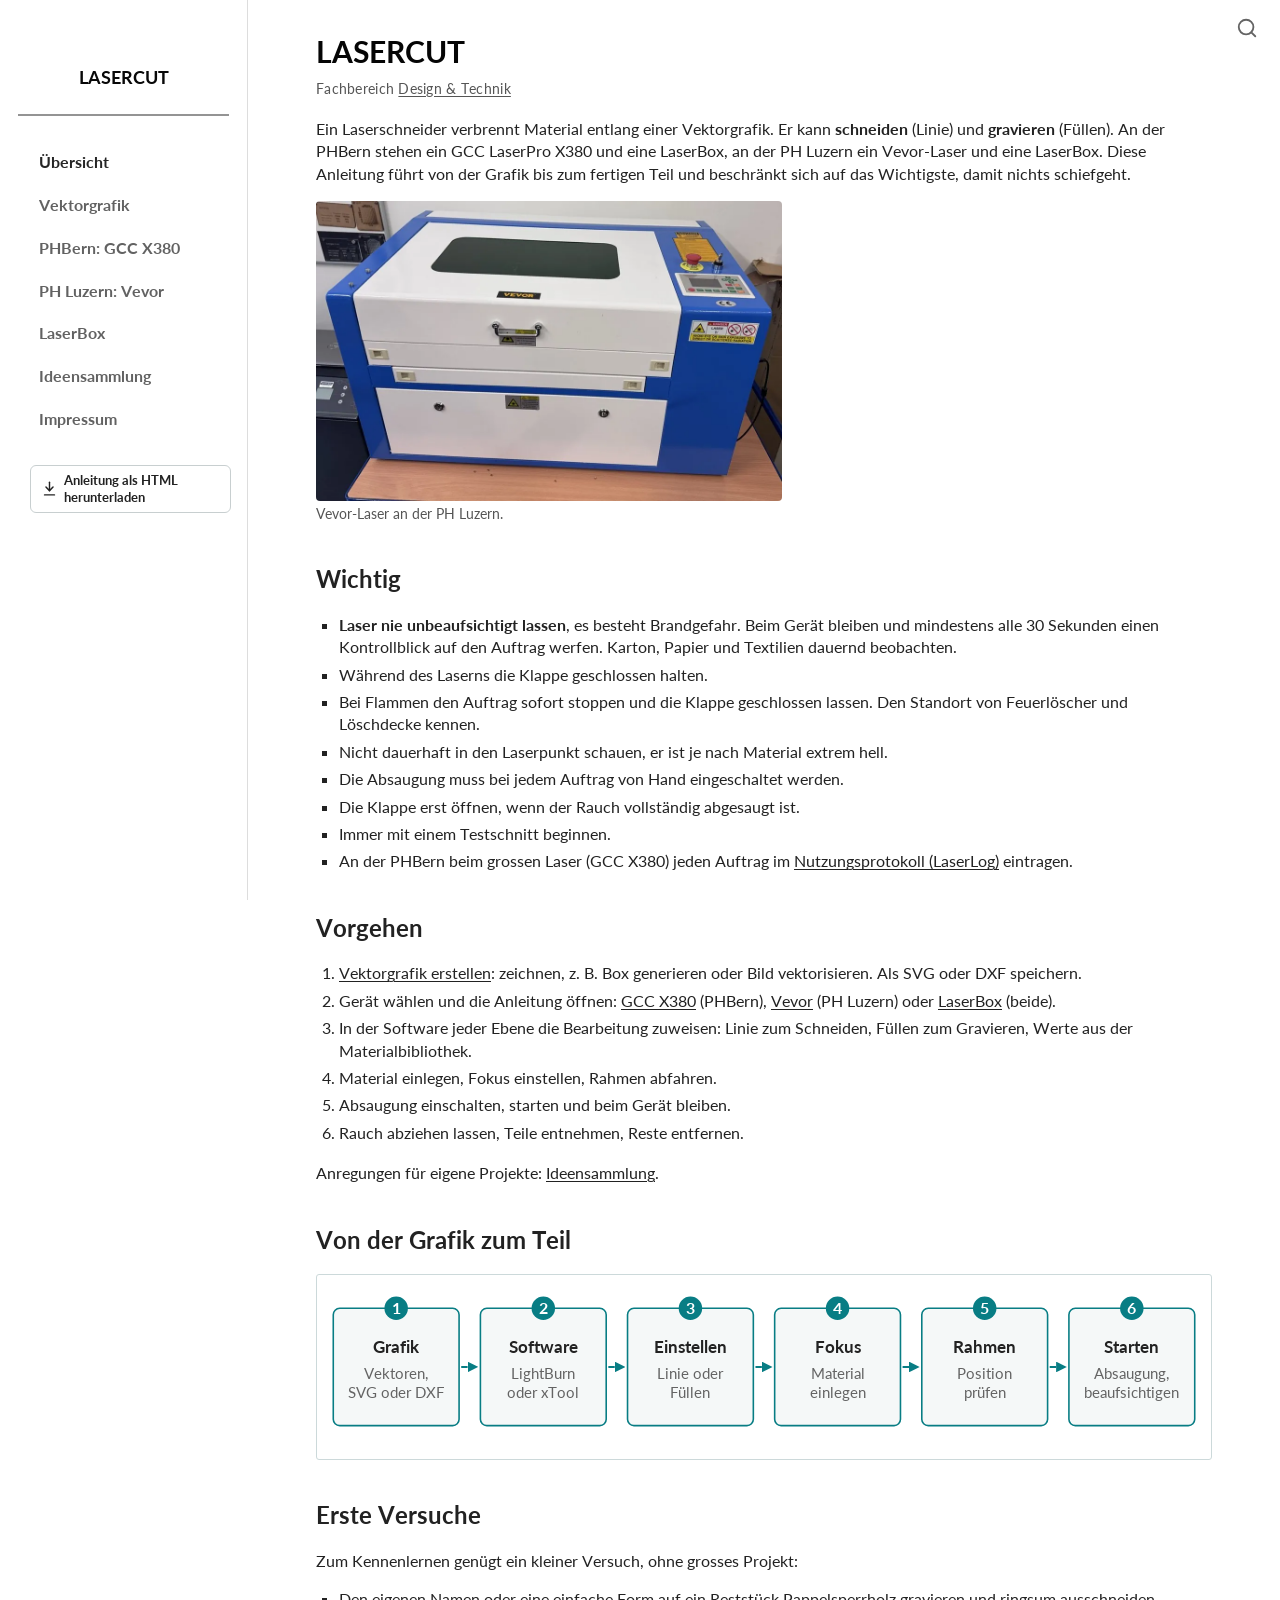
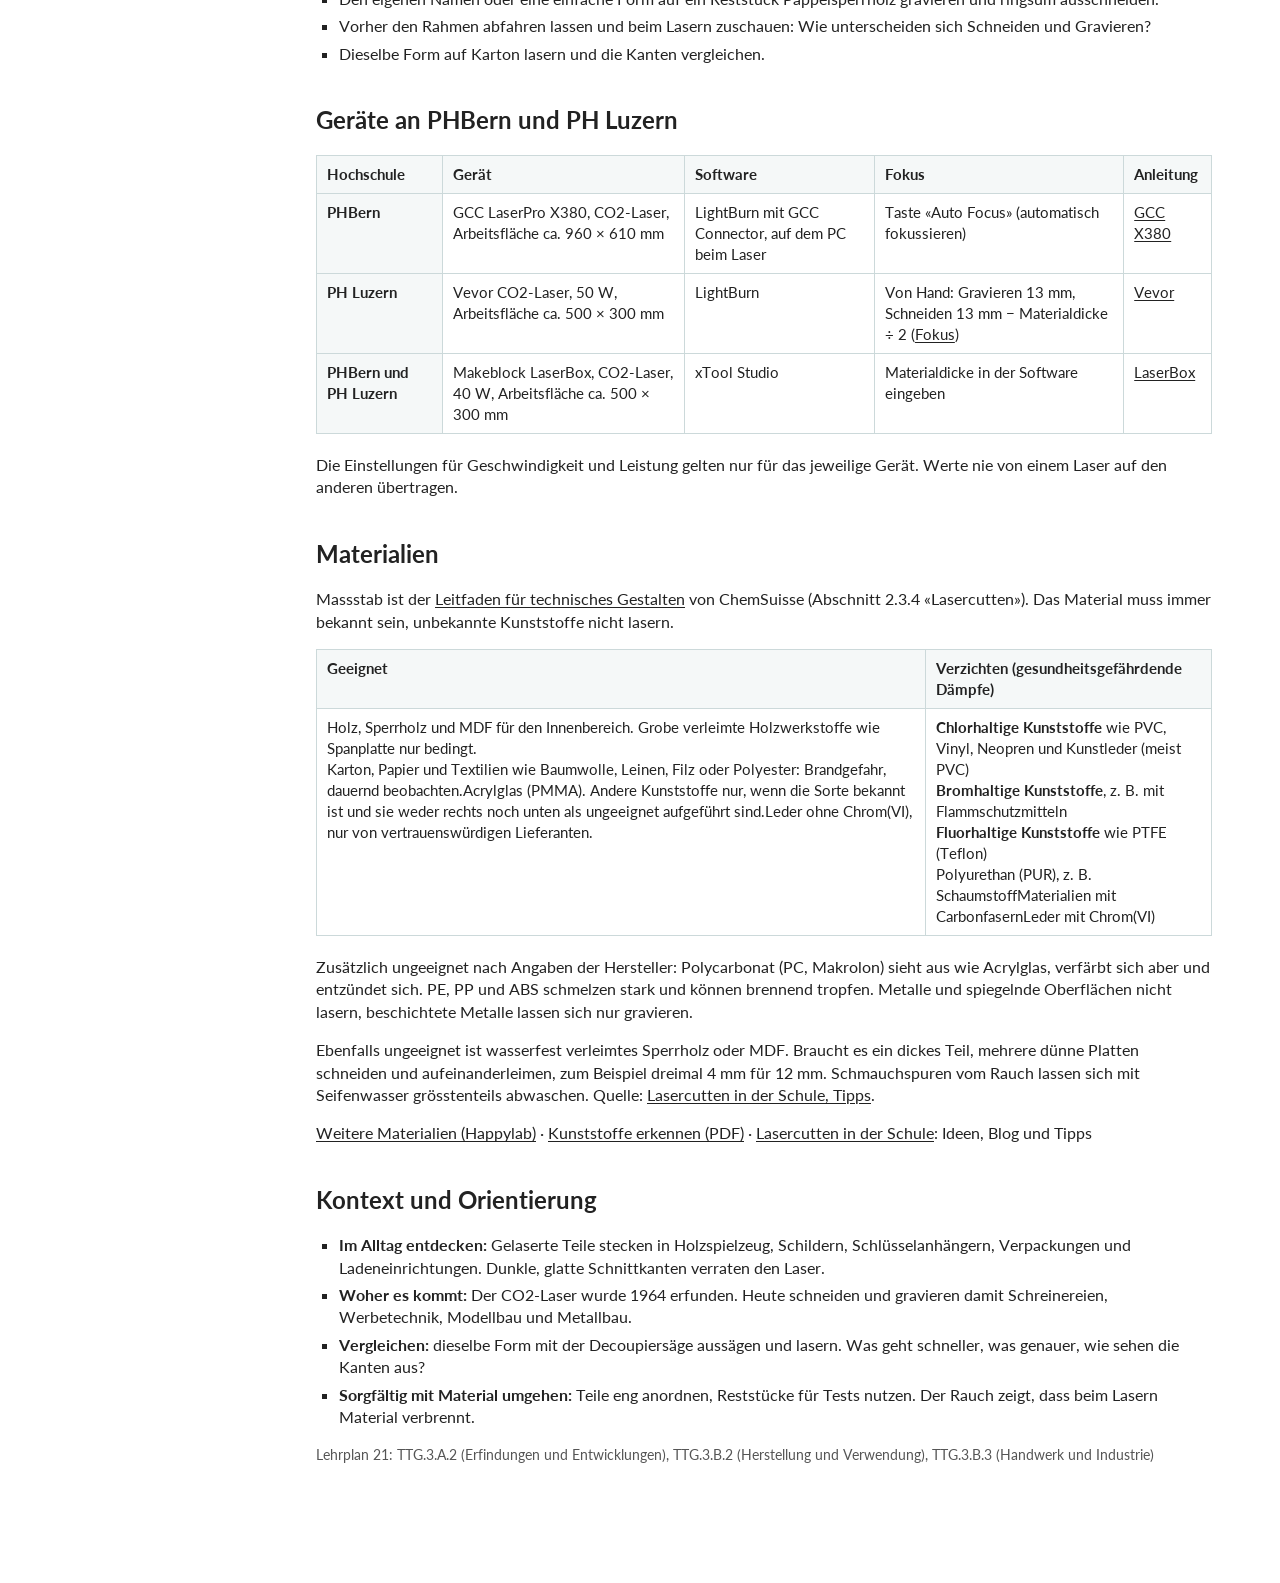
==== lasercut.html @ 89d50662 "LaserLog gilt nur für den GCC X380 Co-Authored-By: Claude Opus 5.5 <noreply@anthropic.com>" ====
<!DOCTYPE html>
<html lang="de-CH">
<head>
<meta charset="utf-8">
<meta name="viewport" content="width=device-width, initial-scale=1">
<title>Lasercut</title>
<link rel="icon" href="[data-uri]">
<style>@font-face{font-family:Lato;font-weight:400;font-style:normal;font-display:swap;src:url("[data-uri]") format("woff2")}
@font-face{font-family:Lato;font-weight:700 900;font-style:normal;font-display:swap;src:url("[data-uri]") format("woff2")}
/* Lasercut - Gestaltung. Wird von build.py in lasercut.html eingebettet. */

/* --- Grundlagen --- */
*, *::before, *::after { box-sizing: border-box; }
html {
  font-family: Lato, Arial, sans-serif;
  scroll-behavior: smooth;
}
body {
  margin: 0;
  font-size: 16px;
  line-height: 1.4;
  background: #fff;
  color: #222;
  display: flex;
  min-height: 100vh;
}
button { cursor: pointer; font: inherit; }
button, a, input { -webkit-tap-highlight-color: transparent; }
a:focus-visible, button:focus-visible, input:focus-visible,
pre:focus-visible, summary:focus-visible {
  outline: 2px solid #087d84;
  outline-offset: 4px;
}
[id] { scroll-margin-top: 24px; }
[hidden] { display: none !important; }

/* --- Navigation links --- */
.site-sidebar {
  width: 248px;
  flex: 0 0 248px;
  border-right: 1px solid #ddd;
  background: #fff;
  position: sticky;
  top: 0;
  align-self: flex-start;
  height: 100vh;
  overflow-y: auto;
}
.brand {
  margin: 0 18px;
  padding: 65px 10px 24px;
  border-bottom: 2px solid #949494;
  text-align: center;
}
.brand a {
  font-size: 18px;
  font-weight: 900;
  color: #080808;
  text-decoration: none;
}
.site-navigation { padding: 25px 24px 24px 39px; }
.site-navigation a {
  display: block;
  color: #626262;
  font-weight: 700;
  padding: 9px 0;
  text-decoration: none;
  line-height: 1.55;
}
.site-navigation a:hover { color: #000; }
.site-navigation a[aria-current='page'] { color: #252525; }

/* Unterseiten wie in der Vorlage eingerueckt */
.site-navigation a.sub { padding-left: 16px; }

/* Download der ganzen Anleitung, damit sie ohne Internet lesbar bleibt */
.download { padding: 0 16px 28px 30px; }
.download-link {
  display: inline-flex;
  align-items: center;
  gap: 6px;
  padding: 6px 10px;
  border: 1px solid #c8cfd0;
  border-radius: 6px;
  color: #222;
  font-size: 13px;
  font-weight: 700;
  line-height: 1.3;
  text-decoration: none;
}
.download-link svg { flex: none; }
.download-link:hover { border-color: #555; }

/* --- Hauptbereich --- */
.site-main { flex: 1; min-width: 0; }
.utility-bar { height: 0; position: relative; z-index: 10; }
.icon-button {
  display: flex;
  align-items: center;
  justify-content: center;
  border: 0;
  background: transparent;
  color: #646464;
  width: 42px;
  height: 42px;
}
.search-toggle { position: absolute; right: 12px; top: 7px; }
.mobile-menu { display: none; }
.bar-title { display: none; }
.article {
  max-width: 1280px;
  margin: 0 auto;
  padding: 33px 60px 80px;
}
.content-section { margin-bottom: 38px; }
.content-cell { min-width: 0; }
.content-cell + .content-cell { margin-top: 22px; }

/* --- Fliesstext --- */
.prose-content p { margin: 0 0 16px; line-height: 1.4; }
.prose-content p:last-child { margin-bottom: 0; }
.prose-content a {
  color: inherit;
  text-decoration: underline;
  text-underline-offset: 2px;
  overflow-wrap: anywhere;
}
.prose-content strong { font-weight: 700; }
.prose-content h1 {
  color: #050505;
  font-size: 30px;
  line-height: 1.25;
  font-weight: 900;
  text-transform: uppercase;
  margin: 0 0 20px;
}
.prose-content h1 a {
  font-size: 12px;
  display: inline-block;
  white-space: nowrap;
  vertical-align: baseline;
  letter-spacing: 0.02em;
  margin-left: 5px;
}
.prose-content h2 { font-size: 24px; font-weight: 700; margin: 26px 0 18px; }
.prose-content h3 { font-size: 20px; font-weight: 700; margin: 24px 0 16px; }
.prose-content ul { list-style: square; }
.prose-content ol { list-style: decimal; }
.prose-content ul, .prose-content ol { padding-left: 23px; margin: 8px 0 18px; }
.prose-content li { padding-left: 0; margin: 0 0 5px; }
.prose-content li p { margin: 0; }
.prose-content code { font-size: 0.94em; }
.prose-content dl { margin: 8px 0 18px; }
.prose-content dt { font-weight: 700; margin-top: 8px; }
.prose-content dd { margin: 2px 0 0; }
.prose-content br + br { display: none; }
.prose-content figure.gross { margin: 4px 0 18px; }
.prose-content figure.gross img { width: auto; max-width: 100%; max-height: 360px; border-radius: 4px; }
.prose-content figure.gross figcaption { font-size: 0.92em; margin-top: 6px; }
/* Beschriftete Fotos brauchen Breite, damit die Beschriftung lesbar bleibt */
.prose-content figure.gross.teile img { width: 100%; max-width: 640px; max-height: none; }
.prose-content figure.gross.hoch img { max-height: 560px; }
.begriffe { margin: 0 0 12px; }
.begriff { padding: 8px 0; border-top: 1px solid #e3e9ea; }
.begriff.mit-bild { display: grid; grid-template-columns: 120px 1fr; gap: 16px; align-items: center; }
.begriff img { width: auto; height: auto; max-width: 120px; max-height: 150px; justify-self: center; border-radius: 4px; }
.begriff strong { display: block; }
.bildquelle { font-size: 0.85em; color: #555; margin: 0 0 18px; }
.lp21 { font-size: 0.85em; color: #555; }
.prose-content figure.schritt { margin: 10px 0 8px; }
.prose-content figure.schritt img { width: auto; max-width: 100%; max-height: 300px; border-radius: 4px; }
.prose-content figure.schritt figcaption { font-size: 0.85em; color: #555; margin-top: 4px; }
.prose-content figure.anleitung img { width: 100%; max-height: none; }
.prose-content figure.bildpaar { display: grid; grid-template-columns: 1fr 1fr; gap: 12px; max-width: 640px; }
.prose-content figure.bildpaar img { width: 100%; height: 260px; max-height: none; object-fit: cover; }
.prose-content figure.bildpaar figcaption { grid-column: 1 / -1; }
.prose-content:has(h1) + * { margin-top: 20px; }
.content-section .prose-content { padding-inline: 8px; }

/* --- Bilder --- */
figure { margin: 0; }
figure img { display: block; width: 100%; height: auto; object-fit: contain; }
.image-gallery {
  display: grid;
  grid-template-columns: repeat(var(--columns), minmax(0, 1fr));
  gap: 20px;
  align-items: center;
}
.image-gallery .content-cell { margin: 0; }
.image-gallery figure img { max-height: 280px; }
.media-copy {
  display: grid;
  grid-template-columns: 1fr 2fr;
  gap: 24px;
  align-items: start;
}
.media-copy .content-cell + .content-cell { margin: 0; }
/* Verbindungen: kurze Beschriftungen mittig neben dem Bild */
.page-verbindungen .media-copy { align-items: center; }
.page-smart-textiles .media-copy:nth-child(2) img { max-width: 208px; }

/* --- Aufgaben (aufklappbar, natives details): sanfte Karten --- */
.lesson {
  border: 1px solid #dfdfdf;
  border-radius: 6px;
  margin: 12px 0;
  scroll-margin-top: 24px;
  transition: border-color 0.15s;
}
.lesson:hover { border-color: #087d84; }
.lesson:last-child { margin-bottom: 42px; }
.lesson-title {
  display: flex;
  align-items: center;
  gap: 12px;
  font: 700 21px/1.4 Lato, Arial, sans-serif;
  padding: 15px 20px;
  color: #090909;
  list-style: none;
}
.lesson-title::-webkit-details-marker { display: none; }
.lesson[open] > .lesson-title { border-bottom: 1px solid #ececec; }
.lesson-heading {
  display: flex;
  flex: 1;
  flex-wrap: wrap;
  align-items: center;
  gap: 8px 14px;
}
.lesson-icon {
  width: 20px;
  height: 20px;
  flex: none;
  color: #999;
  transition: transform 0.2s;
}
.lesson[open] > .lesson-title .lesson-icon { transform: rotate(180deg); }
.lesson-content { font-size: 16px; padding: 20px 20px 14px; }
.lesson-content p { margin-bottom: 16px; }
.lesson-content .content-cell { margin-top: 0; }
.lesson-content .content-cell + .content-cell { margin-top: 24px; }
.lesson-content figure { margin: 25px auto; max-width: 1050px; }

/* --- Suche --- */
.site-search {
  margin: 32px 60px;
  padding: 22px;
  border: 1px solid #b9b9b9;
  background: #fff;
}
.site-search label { display: block; font-weight: 700; margin-bottom: 10px; }
.site-search input {
  width: 100%;
  border: 1px solid #aaa;
  padding: 10px 12px;
  font: inherit;
}
.search-count {
  display: block;
  margin: 16px 0 5px;
  color: #666;
  font-size: 14px;
}
.site-search ul {
  list-style: none;
  padding: 0;
  margin: 0;
  max-height: 50vh;
  overflow: auto;
}
.site-search li a {
  display: flex;
  flex-direction: column;
  gap: 3px;
  padding: 12px 0;
  text-decoration: none;
  color: inherit;
  border-bottom: 1px solid #e1e1e1;
}
.site-search li strong { font-weight: 700; }
.site-search li span { font-size: 14px; color: #666; }

/* --- Video --- */
.video-block {
  aspect-ratio: 16/9;
  width: min(100%, 760px);
  border-radius: 6px;
  overflow: hidden;
}
.video-block iframe { width: 100%; height: 100%; border: 0; }
.video-load {
  display: flex;
  width: 100%;
  height: 100%;
  align-items: center;
  justify-content: center;
  flex-direction: column;
  gap: 14px;
  background: #fff;
  border: 1px solid #dfdfdf;
  border-radius: 6px;
  color: #646464;
  transition: border-color 0.15s;
}
.video-load:hover { border-color: #087d84; }
.video-load svg {
  box-sizing: content-box;
  width: 24px;
  height: 24px;
  padding: 18px;
  border-radius: 50%;
  background: #087d84;
  stroke: #fff;
  fill: #fff;
}
.video-load span { font-weight: 700; color: #222; }
.video-load small { color: #666; font-size: 14px; }
.video-load.mit-bild {
  background-image: linear-gradient(rgba(0, 0, 0, 0.45), rgba(0, 0, 0, 0.45)), var(--poster);
  background-size: cover;
  background-position: center;
  border-color: transparent;
}
.video-load.mit-bild span,
.video-load.mit-bild small { color: #fff; text-shadow: 0 1px 3px rgba(0, 0, 0, 0.8); }

/* --- Ablaufgrafik und Tabellen --- */
.diagram { overflow-x: auto; background: #fff; border: 1px solid #ccd9da; border-radius: 3px; padding: 12px; margin: 0 0 24px; }
.diagram svg { display: block; width: 100%; min-width: 600px; height: auto; }
.diagram:focus-visible { outline: 2px solid #087d84; outline-offset: 3px; }
.table-scroll { overflow-x: auto; margin: 8px 0 20px; }
.table-scroll:focus-visible { outline: 2px solid #087d84; outline-offset: 3px; }
.prose-content table { border-collapse: collapse; width: 100%; min-width: 620px; margin: 0; font-size: 15px; }
.prose-content th, .prose-content td { border: 1px solid #ccd9da; padding: 8px 10px; text-align: left; vertical-align: top; }
.prose-content th { background: #f5f8f8; }
.todo { background: #fff1b8; color: #4a3a00; padding: 1px 5px; border-radius: 3px; font-size: 0.94em; }

/* --- Regeln im Originalwortlaut: abgesetzter Kasten --- */
.regeln {
  margin: 8px 0 28px;
  padding: 22px 26px 16px;
  background: #f5f8f8;
  border: 1px solid #ccd9da;
  border-left: 6px solid #087d84;
  border-radius: 3px;
}
.regeln h2 { font-size: 20px; margin: 18px 0 8px; }
.regeln h2:first-child { margin-top: 0; }
.regeln ul { margin: 0 0 6px; }
.regeln li { margin-bottom: 9px; line-height: 1.5; }
/* Zeile unter der Startseiten-h1 (Fachbereich), ersetzt den Link in der Ueberschrift */
.prose-content .lead { font-size: 14px; color: #555; letter-spacing: 0.02em; margin: -12px 0 20px; }

/* --- Bebilderte Kurzanleitungen: ein Schritt aufs Mal --- */
.schritte { margin: 14px 0 26px; border: 1px solid #dde3e4; border-radius: 6px; overflow: hidden; background: #fff; }
.schritte-liste { list-style: none; margin: 0; padding: 0; }
.schritt-karte + .schritt-karte { border-top: 1px solid #dde3e4; }
.schritt-karte figure { display: flex; justify-content: center; background: #f2f2f2; }
.schritt-karte img { width: 100%; height: auto; max-height: 560px; object-fit: contain; }
.schritt-text { padding: 14px 18px 4px; min-height: 6.5em; line-height: 1.5; }
.schritt-text p { margin: 0 0 8px; }
.schritt-nr { color: #555; }
.schritt-nr strong { color: #222; }
.schritte kbd {
  display: inline-block;
  min-width: 1.7em;
  padding: 0 6px;
  font: 700 0.9em/1.55 Lato, Arial, sans-serif;
  text-align: center;
  color: #222;
  background: #fff;
  border: 1px solid #b5bdbe;
  border-bottom-width: 3px;
  border-radius: 5px;
  white-space: nowrap;
}
.schritte-steuerung { display: flex; align-items: center; gap: 8px; padding: 10px 12px; border-top: 1px solid #dde3e4; background: #f7f7f7; }
.schritte-steuerung button { min-height: 40px; padding: 6px 16px; border: 1px solid #aab3b4; border-radius: 6px; background: #fff; color: #222; font-weight: 700; }
.schritte-steuerung button:hover { border-color: #555; }
.schritte-steuerung button[aria-disabled='true'] { color: #8a8a8a; border-color: #d5d5d5; cursor: default; }
.schritte-punkte { flex: 1; display: flex; flex-wrap: wrap; justify-content: center; gap: 6px; }
.schritte-punkte i { width: 8px; height: 8px; border-radius: 50%; background: #c8cdce; }
.schritte-punkte i.aktiv { background: #222; }
.schritte .bildquelle { margin: 0; padding: 8px 12px 10px; border-top: 1px solid #dde3e4; }
@media (max-width: 480px) {
  .schritte-steuerung button { padding: 6px 11px; }
  /* «Schritt n von m» steht im Text, die Punkte haben hier keinen Platz */
  .schritte-punkte i { display: none; }
}

/* --- Sprungmarke --- */
.skip-link {
  position: fixed;
  top: -100px;
  left: 270px;
  z-index: 100;
  padding: 12px;
  background: #fff;
  border: 2px solid #087d84;
}
.skip-link:focus { top: 8px; }

/* --- Breite Bildschirme --- */
@media (min-width: 1600px) {
  .article { padding-left: 68px; padding-right: 68px; }
}
@media (max-width: 1000px) and (min-width: 768px) {
  .article { padding-left: 36px; padding-right: 36px; }
  .site-search { margin-left: 36px; margin-right: 36px; }
}

/* --- Mobil: Navigation als Overlay --- */
@media (max-width: 767px) {
  .site-sidebar {
    position: fixed;
    z-index: 40;
    left: 0;
    top: 0;
    transform: translateX(-100%);
    transition: transform 0.2s;
    box-shadow: 0 0 24px rgba(0, 0, 0, 0.18);
  }
  body.nav-open .site-sidebar { transform: none; }
  body.nav-open::after {
    content: '';
    position: fixed;
    inset: 0;
    z-index: 30;
    background: rgba(0, 0, 0, 0.35);
  }
  .utility-bar {
    height: 55px;
    position: sticky;
    top: 0;
    background: #fff;
    border-bottom: 1px solid #eee;
  }
  .mobile-menu { display: flex; position: absolute; left: 12px; top: 6px; }
  /* Seitenname in der Kopfleiste, damit man auf langen Seiten weiss, wo man ist */
  /* Angesprungene Abschnitte nicht unter der Kopfleiste verstecken */
  [id], .lesson { scroll-margin-top: 66px; }
  .bar-title { display: block; position: absolute; left: 62px; right: 62px; top: 0; line-height: 55px; text-align: center; font-weight: 700; color: #222; white-space: nowrap; overflow: hidden; text-overflow: ellipsis; }
  .article { padding: 20px 16px 48px; }
  .content-section { margin-bottom: 30px; }
  .content-section .prose-content { padding-inline: 0; }
  .prose-content h1 { font-size: 24px; margin-bottom: 14px; }
  .prose-content h2 { font-size: 21px; margin: 22px 0 12px; }
  .prose-content h3 { font-size: 18px; margin: 18px 0 10px; }
  .prose-content ul, .prose-content ol { padding-left: 20px; }
  .prose-content figure.schritt img { max-height: 220px; }
  .prose-content figure.gross img { max-height: 260px; }
  .begriff.mit-bild { grid-template-columns: 84px 1fr; gap: 12px; }
  .begriff img { max-width: 84px; max-height: 110px; }
  .lesson { margin: 8px 0; }
  .lesson:last-child { margin-bottom: 24px; }
  .lesson-title { font-size: 17px; padding: 12px 14px; }
  .lesson-content { padding: 14px 14px 10px; }
  .brand { padding-top: 36px; }
  .site-navigation { padding-top: 18px; }
  .image-gallery { grid-template-columns: repeat(2, minmax(0, 1fr)); gap: 16px; }
  .site-search { margin: 20px 22px; }
  .skip-link { left: 70px; }
}
@media (max-width: 600px) {
  .media-copy { grid-template-columns: 1fr; gap: 20px; }
  .media-copy img { max-width: 285px; }
  /* Tabellen auf dem Handy als gestapelte Karten statt seitlich scrollen */
  .table-scroll { overflow: visible; }
  .prose-content table, .prose-content tbody, .prose-content tr, .prose-content td, .prose-content tbody th { display: block; min-width: 0; width: auto; }
  .prose-content thead { display: none; }
  .prose-content tr { border: 1px solid #ccd9da; border-radius: 6px; margin-bottom: 10px; }
  .prose-content th, .prose-content td { border: 0; padding: 6px 12px; }
  .prose-content tbody th { background: #f5f8f8; border-radius: 6px 6px 0 0; }
  .prose-content td[data-label]::before { content: attr(data-label); display: block; font-size: 13px; font-weight: 700; color: #555; }
}

@media (prefers-reduced-motion: reduce) {
  html { scroll-behavior: auto; }
  *, *::before, *::after { animation: none !important; transition: none !important; }
}

/* --- Druck: alle Seiten hintereinander --- */
@media print {
  .site-sidebar, .utility-bar, .site-search,
  .skip-link { display: none !important; }
  .article { padding: 0; max-width: none; }
  .site-main { width: 100%; }
  .page[hidden] { display: block !important; }
  .lesson { break-inside: avoid; }
  .lesson-content { display: block !important; }
  .diagram svg { min-width: 0; }
  .prose-content table { min-width: 0; font-size: 12px; }
  .regeln { border: 1px solid #4a6b6e; border-left-width: 6px; }
  .schritt-karte[hidden] { display: block !important; }
  .schritt-karte { break-inside: avoid; }
  .schritte-steuerung { display: none !important; }
}

/* --- Beispielgalerie --- */
.galerie { display: grid; grid-template-columns: repeat(auto-fill, minmax(200px, 1fr)); gap: 20px; margin: 20px 0; }
.prose-content .galerie figure { margin: 0; }
.galerie img { width: 100%; height: auto; aspect-ratio: 1; object-fit: contain; background: #f3f3f3; border-radius: 4px; }
.galerie figcaption { font-size: 14px; color: #555; margin-top: 6px; }

/* --- Ideensammlung --- */
.prinzipien, .ideen { display: grid; grid-template-columns: repeat(auto-fill, minmax(230px, 1fr)); gap: 18px; margin: 4px 0 28px; }
.prinzip, .idee { border: 1px solid #dde3e4; border-radius: 6px; background: #fff; overflow: hidden; display: flex; flex-direction: column; }
.prinzip svg { display: block; width: 100%; height: auto; max-height: 190px; background: #f5f8f8; border-bottom: 1px solid #dde3e4; }
.prinzip .text, .idee .text { padding: 10px 14px 14px; }
.prinzip h3, .idee h3 { font-size: 1.02em; margin: 0 0 6px; }
.prinzip p, .idee p { margin: 0 0 8px; font-size: 0.95em; }
.idee img { display: block; width: 100%; height: auto; aspect-ratio: 4 / 3; object-fit: cover; border-bottom: 1px solid #dde3e4; }
.prose-content .steckbrief { list-style: none; margin: 0; padding: 0; display: flex; flex-wrap: wrap; gap: 5px; }
.prose-content .steckbrief li { font-size: 0.8em; background: #eef4f4; color: #2c4a4c; border-radius: 3px; padding: 2px 7px; margin: 0; }
.prose-content .steckbrief li::before { content: none; }
.themenfeld-hinweis { color: #555; font-size: 0.95em; margin: -6px 0 12px; }
.prose-content .idee .quelle { font-size: 0.72em; color: #666; margin: 4px 14px 0; line-height: 1.3; }
.prose-content .idee .quelle a { color: #555; }
</style>
</head>
<body>
<a href="#main" class="skip-link">Zum Inhalt springen</a>
<nav class="site-sidebar" aria-label="Hauptnavigation">
<div class="brand"><a href="#lasercut">LASERCUT</a></div>
<div class="site-navigation"><a href="#lasercut">Übersicht</a><a href="#vektorgrafik">Vektorgrafik</a><a href="#phbern-gcc">PHBern: GCC X380</a><a href="#phlu-vevor">PH Luzern: Vevor</a><a href="#laserbox">LaserBox</a><a href="#ideen">Ideensammlung</a><a href="#impressum">Impressum</a></div>
<div class="download"><a class="download-link" href="lasercut.html" download="lasercut.html"><svg class="" width="17" height="17" viewBox="0 0 24 24" fill="none" stroke="currentColor" stroke-width="2" stroke-linecap="round" stroke-linejoin="round" aria-hidden="true"><path d="M12 3v12"/><path d="m7 10 5 5 5-5"/><path d="M5 21h14"/></svg><span>Anleitung als HTML herunterladen</span></a></div>
</nav>
<div class="site-main">
<header class="utility-bar">
<button class="mobile-menu icon-button" aria-label="Navigation &ouml;ffnen"><svg class="" width="23" height="23" viewBox="0 0 24 24" fill="none" stroke="currentColor" stroke-width="2" stroke-linecap="round" stroke-linejoin="round" aria-hidden="true"><path d="M4 6h16M4 12h16M4 18h16"/></svg></button>
<span class="bar-title" aria-hidden="true"></span>
<button class="icon-button search-toggle" aria-label="Website durchsuchen" aria-expanded="false"><svg class="" width="22" height="22" viewBox="0 0 24 24" fill="none" stroke="currentColor" stroke-width="2" stroke-linecap="round" stroke-linejoin="round" aria-hidden="true"><circle cx="11" cy="11" r="8"/><path d="m21 21-4.3-4.3"/></svg></button>
</header>
<section class="site-search" aria-label="Website durchsuchen" hidden>
<label for="search-input">Website durchsuchen</label>
<input id="search-input" type="search" placeholder="Suchbegriff eingeben &hellip;">
<output class="search-count" hidden></output>
<ul hidden></ul>
</section>
<main id="main"><article class="page article page-lasercut" id="page-lasercut" data-slug="lasercut" data-label="Übersicht" data-page-title="Lasercut"><section class="content-section" id="kopf" data-title="" data-anchor="kopf"><div class="content-cell"><div class="prose-content"><h1>Lasercut</h1><p class="lead">Fachbereich <a href="https://sites.google.com/view/design-und-technik/home" rel="noopener noreferrer" target="_blank">Design &amp; Technik</a></p><p>Ein Laserschneider verbrennt Material entlang einer Vektorgrafik. Er kann <strong>schneiden</strong> (Linie) und <strong>gravieren</strong> (Füllen). An der PHBern stehen ein GCC LaserPro X380 und eine LaserBox, an der PH Luzern ein Vevor-Laser und eine LaserBox. Diese Anleitung führt von der Grafik bis zum fertigen Teil und beschränkt sich auf das Wichtigste, damit nichts schiefgeht.</p><figure class="schritt"><img src="[data-uri]" alt="Weiss-blauer Vevor-Laserschneider auf einem Rollwagen, oben die Klappe mit Sichtfenster, rechts Not-Halt, Schlüsselschalter und Bedienfeld" width="1000" height="644" loading="lazy"><figcaption>Vevor-Laser an der PH Luzern.</figcaption></figure></div></div></section><section class="content-section" id="wichtig" data-title="Wichtig" data-anchor="wichtig"><div class="content-cell"><div class="prose-content"><h2>Wichtig</h2><ul><li><strong>Laser nie unbeaufsichtigt lassen</strong>, es besteht Brandgefahr. Beim Gerät bleiben und mindestens alle 30 Sekunden einen Kontrollblick auf den Auftrag werfen. Karton, Papier und Textilien dauernd beobachten.</li><li>Während des Laserns die Klappe geschlossen halten.</li><li>Bei Flammen den Auftrag sofort stoppen und die Klappe geschlossen lassen. Den Standort von Feuerlöscher und Löschdecke kennen.</li><li>Nicht dauerhaft in den Laserpunkt schauen, er ist je nach Material extrem hell.</li><li>Die Absaugung muss bei jedem Auftrag von Hand eingeschaltet werden.</li><li>Die Klappe erst öffnen, wenn der Rauch vollständig abgesaugt ist.</li><li>Immer mit einem Testschnitt beginnen.</li><li>An der PHBern beim grossen Laser (GCC X380) jeden Auftrag im <a href="https://lukasjordiphbern.github.io/LaserLog/" rel="noopener noreferrer" target="_blank">Nutzungsprotokoll (LaserLog)</a> eintragen.</li></ul></div></div></section><section class="content-section" id="vorgehen" data-title="Vorgehen" data-anchor="vorgehen"><div class="content-cell"><div class="prose-content"><h2>Vorgehen</h2><ol><li><a href="#vektorgrafik">Vektorgrafik erstellen</a>: zeichnen, z. B. Box generieren oder Bild vektorisieren. Als SVG oder DXF speichern.</li><li>Gerät wählen und die Anleitung öffnen: <a href="#phbern-gcc">GCC X380</a> (PHBern), <a href="#phlu-vevor">Vevor</a> (PH Luzern) oder <a href="#laserbox">LaserBox</a> (beide).</li><li>In der Software jeder Ebene die Bearbeitung zuweisen: Linie zum Schneiden, Füllen zum Gravieren, Werte aus der Materialbibliothek.</li><li>Material einlegen, Fokus einstellen, Rahmen abfahren.</li><li>Absaugung einschalten, starten und beim Gerät bleiben.</li><li>Rauch abziehen lassen, Teile entnehmen, Reste entfernen.</li></ol><p>Anregungen für eigene Projekte: <a href="#ideen">Ideensammlung</a>.</p></div></div></section><section class="content-section" id="ablauf" data-title="Von der Grafik zum Teil" data-anchor="ablauf"><div class="content-cell"><div class="prose-content"><h2>Von der Grafik zum Teil</h2><div class="diagram" tabindex="0" role="region" aria-label="Ablaufgrafik, bei Bedarf seitlich verschiebbar"><svg xmlns="http://www.w3.org/2000/svg" viewBox="0 0 816 150" role="img" aria-labelledby="ab-t ab-d" font-family="Lato, Arial, sans-serif" fill="#222"><title id="ab-t">Von der Grafik zum Teil</title><desc id="ab-d">Schritt 1 Vektorgrafik erstellen. Schritt 2 in LightBurn oder xTool importieren. Schritt 3 Einstellungen aus der Materialbibliothek zuweisen, Linie zum Schneiden, Füllen zum Gravieren. Schritt 4 Material einlegen und fokussieren. Schritt 5 Rahmen abfahren. Schritt 6 Absaugung einschalten, starten und beaufsichtigen.</desc><defs><marker id="ab-p" viewBox="0 0 10 10" refX="0" refY="5" markerWidth="10" markerHeight="10" markerUnits="userSpaceOnUse" orient="auto"><path d="M0,0 L10,5 L0,10 z" fill="#087d84"/></marker></defs><rect x="4" y="20" width="118" height="110" rx="6" fill="#f5f8f8" stroke="#087d84" stroke-width="1.5"/><circle cx="63.0" cy="20" r="11" fill="#087d84"/><text x="63.0" y="25" font-size="15" font-weight="bold" fill="#fff" text-anchor="middle">1</text><text x="63.0" y="62" font-size="16" font-weight="bold" text-anchor="middle">Grafik</text><text x="63.0" y="86" font-size="14" fill="#646464" text-anchor="middle">Vektoren,</text><text x="63.0" y="104" font-size="14" fill="#646464" text-anchor="middle">SVG oder DXF</text><path d="M124,75 L130,75" stroke="#087d84" stroke-width="2" marker-end="url(#ab-p)"/><rect x="142" y="20" width="118" height="110" rx="6" fill="#f5f8f8" stroke="#087d84" stroke-width="1.5"/><circle cx="201.0" cy="20" r="11" fill="#087d84"/><text x="201.0" y="25" font-size="15" font-weight="bold" fill="#fff" text-anchor="middle">2</text><text x="201.0" y="62" font-size="16" font-weight="bold" text-anchor="middle">Software</text><text x="201.0" y="86" font-size="14" fill="#646464" text-anchor="middle">LightBurn</text><text x="201.0" y="104" font-size="14" fill="#646464" text-anchor="middle">oder xTool</text><path d="M262,75 L268,75" stroke="#087d84" stroke-width="2" marker-end="url(#ab-p)"/><rect x="280" y="20" width="118" height="110" rx="6" fill="#f5f8f8" stroke="#087d84" stroke-width="1.5"/><circle cx="339.0" cy="20" r="11" fill="#087d84"/><text x="339.0" y="25" font-size="15" font-weight="bold" fill="#fff" text-anchor="middle">3</text><text x="339.0" y="62" font-size="16" font-weight="bold" text-anchor="middle">Einstellen</text><text x="339.0" y="86" font-size="14" fill="#646464" text-anchor="middle">Linie oder</text><text x="339.0" y="104" font-size="14" fill="#646464" text-anchor="middle">Füllen</text><path d="M400,75 L406,75" stroke="#087d84" stroke-width="2" marker-end="url(#ab-p)"/><rect x="418" y="20" width="118" height="110" rx="6" fill="#f5f8f8" stroke="#087d84" stroke-width="1.5"/><circle cx="477.0" cy="20" r="11" fill="#087d84"/><text x="477.0" y="25" font-size="15" font-weight="bold" fill="#fff" text-anchor="middle">4</text><text x="477.0" y="62" font-size="16" font-weight="bold" text-anchor="middle">Fokus</text><text x="477.0" y="86" font-size="14" fill="#646464" text-anchor="middle">Material</text><text x="477.0" y="104" font-size="14" fill="#646464" text-anchor="middle">einlegen</text><path d="M538,75 L544,75" stroke="#087d84" stroke-width="2" marker-end="url(#ab-p)"/><rect x="556" y="20" width="118" height="110" rx="6" fill="#f5f8f8" stroke="#087d84" stroke-width="1.5"/><circle cx="615.0" cy="20" r="11" fill="#087d84"/><text x="615.0" y="25" font-size="15" font-weight="bold" fill="#fff" text-anchor="middle">5</text><text x="615.0" y="62" font-size="16" font-weight="bold" text-anchor="middle">Rahmen</text><text x="615.0" y="86" font-size="14" fill="#646464" text-anchor="middle">Position</text><text x="615.0" y="104" font-size="14" fill="#646464" text-anchor="middle">prüfen</text><path d="M676,75 L682,75" stroke="#087d84" stroke-width="2" marker-end="url(#ab-p)"/><rect x="694" y="20" width="118" height="110" rx="6" fill="#f5f8f8" stroke="#087d84" stroke-width="1.5"/><circle cx="753.0" cy="20" r="11" fill="#087d84"/><text x="753.0" y="25" font-size="15" font-weight="bold" fill="#fff" text-anchor="middle">6</text><text x="753.0" y="62" font-size="16" font-weight="bold" text-anchor="middle">Starten</text><text x="753.0" y="86" font-size="14" fill="#646464" text-anchor="middle">Absaugung,</text><text x="753.0" y="104" font-size="14" fill="#646464" text-anchor="middle">beaufsichtigen</text></svg></div></div></div></section><section class="content-section" id="erste-versuche" data-title="Erste Versuche" data-anchor="erste-versuche"><div class="content-cell"><div class="prose-content"><h2>Erste Versuche</h2><p>Zum Kennenlernen genügt ein kleiner Versuch, ohne grosses Projekt:</p><ul><li>Den eigenen Namen oder eine einfache Form auf ein Reststück Pappelsperrholz gravieren und ringsum ausschneiden.</li><li>Vorher den Rahmen abfahren lassen und beim Lasern zuschauen: Wie unterscheiden sich Schneiden und Gravieren?</li><li>Dieselbe Form auf Karton lasern und die Kanten vergleichen.</li></ul></div></div></section><section class="content-section" id="geraete" data-title="Geräte an PHBern und PH Luzern" data-anchor="geraete"><div class="content-cell"><div class="prose-content"><h2>Geräte an PHBern und PH Luzern</h2><div class="table-scroll" tabindex="0" role="region" aria-label="Tabelle, bei Bedarf seitlich verschiebbar"><table><thead><tr><th scope="col">Hochschule</th><th scope="col">Gerät</th><th scope="col">Software</th><th scope="col">Fokus</th><th scope="col">Anleitung</th></tr></thead><tbody><tr><th scope="row">PHBern</th><td data-label="Gerät">GCC LaserPro X380, CO2-Laser, Arbeitsfläche ca. 960 × 610 mm</td><td data-label="Software">LightBurn mit GCC Connector, auf dem PC beim Laser</td><td data-label="Fokus">Taste «Auto Focus» (automatisch fokussieren)</td><td data-label="Anleitung"><a href="#phbern-gcc">GCC X380</a></td></tr><tr><th scope="row">PH Luzern</th><td data-label="Gerät">Vevor CO2-Laser, 50 W, Arbeitsfläche ca. 500 × 300 mm</td><td data-label="Software">LightBurn</td><td data-label="Fokus">Von Hand: Gravieren 13 mm, Schneiden 13 mm − Materialdicke ÷ 2 (<a href="#phlu-vevor/fokus">Fokus</a>)</td><td data-label="Anleitung"><a href="#phlu-vevor">Vevor</a></td></tr><tr><th scope="row">PHBern und PH Luzern</th><td data-label="Gerät">Makeblock LaserBox, CO2-Laser, 40 W, Arbeitsfläche ca. 500 × 300 mm</td><td data-label="Software">xTool Studio</td><td data-label="Fokus">Materialdicke in der Software eingeben</td><td data-label="Anleitung"><a href="#laserbox">LaserBox</a></td></tr></tbody></table></div><p>Die Einstellungen für Geschwindigkeit und Leistung gelten nur für das jeweilige Gerät. Werte nie von einem Laser auf den anderen übertragen.</p></div></div></section><section class="content-section" id="materialien" data-title="Materialien" data-anchor="materialien"><div class="content-cell"><div class="prose-content"><h2>Materialien</h2><p>Massstab ist der <a href="https://www.chemsuisse.ch/files/280/DE-Leitfaeden-Schulen/1422/Leitfaden-fuer-technisches-Gestalten.pdf" rel="noopener noreferrer" target="_blank">Leitfaden für technisches Gestalten</a> von ChemSuisse (Abschnitt 2.3.4 «Lasercutten»). Das Material muss immer bekannt sein, unbekannte Kunststoffe nicht lasern.</p><div class="table-scroll" tabindex="0" role="region" aria-label="Tabelle, bei Bedarf seitlich verschiebbar"><table><thead><tr><th scope="col">Geeignet</th><th scope="col">Verzichten (gesundheitsgefährdende Dämpfe)</th></tr></thead><tbody><tr><td data-label="Geeignet">Holz, Sperrholz und MDF für den Innenbereich. Grobe verleimte Holzwerkstoffe wie Spanplatte nur bedingt.<br>Karton, Papier und Textilien wie Baumwolle, Leinen, Filz oder Polyester: Brandgefahr, dauernd beobachten.<br>Acrylglas (PMMA). Andere Kunststoffe nur, wenn die Sorte bekannt ist und sie weder rechts noch unten als ungeeignet aufgeführt sind.<br>Leder ohne Chrom(VI), nur von vertrauenswürdigen Lieferanten.</td><td data-label="Verzichten (gesundheitsgefährdende Dämpfe)"><strong>Chlorhaltige Kunststoffe</strong> wie PVC, Vinyl, Neopren und Kunstleder (meist PVC)<br><strong>Bromhaltige Kunststoffe</strong>, z. B. mit Flammschutzmitteln<br><strong>Fluorhaltige Kunststoffe</strong> wie PTFE (Teflon)<br>Polyurethan (PUR), z. B. Schaumstoff<br>Materialien mit Carbonfasern<br>Leder mit Chrom(VI)</td></tr></tbody></table></div><p>Zusätzlich ungeeignet nach Angaben der Hersteller: Polycarbonat (PC, Makrolon) sieht aus wie Acrylglas, verfärbt sich aber und entzündet sich. PE, PP und ABS schmelzen stark und können brennend tropfen. Metalle und spiegelnde Oberflächen nicht lasern, beschichtete Metalle lassen sich nur gravieren.</p><p>Ebenfalls ungeeignet ist wasserfest verleimtes Sperrholz oder MDF. Braucht es ein dickes Teil, mehrere dünne Platten schneiden und aufeinanderleimen, zum Beispiel dreimal 4 mm für 12 mm. Schmauchspuren vom Rauch lassen sich mit Seifenwasser grösstenteils abwaschen. Quelle: <a href="https://www.lasercutteninderschule.ch/tipps.html" rel="noopener noreferrer" target="_blank">Lasercutten in der Schule, Tipps</a>.</p><p><a href="https://wiki.happylab.at/w/Laser_Cutter#Materialien" rel="noopener noreferrer" target="_blank">Weitere Materialien (Happylab)</a> · <a href="http://www.barthmann-recycling.de/files/erkennekunststoffe.pdf" rel="noopener noreferrer" target="_blank">Kunststoffe erkennen (PDF)</a> · <a href="https://www.lasercutteninderschule.ch/" rel="noopener noreferrer" target="_blank">Lasercutten in der Schule</a>: Ideen, Blog und Tipps</p></div></div></section><section class="content-section" id="kontext" data-title="Kontext und Orientierung" data-anchor="kontext"><div class="content-cell"><div class="prose-content"><h2>Kontext und Orientierung</h2><ul><li><strong>Im Alltag entdecken:</strong> Gelaserte Teile stecken in Holzspielzeug, Schildern, Schlüsselanhängern, Verpackungen und Ladeneinrichtungen. Dunkle, glatte Schnittkanten verraten den Laser.</li><li><strong>Woher es kommt:</strong> Der CO2-Laser wurde 1964 erfunden. Heute schneiden und gravieren damit Schreinereien, Werbetechnik, Modellbau und Metallbau.</li><li><strong>Vergleichen:</strong> dieselbe Form mit der Decoupiersäge aussägen und lasern. Was geht schneller, was genauer, wie sehen die Kanten aus?</li><li><strong>Sorgfältig mit Material umgehen:</strong> Teile eng anordnen, Reststücke für Tests nutzen. Der Rauch zeigt, dass beim Lasern Material verbrennt.</li></ul><p class="lp21">Lehrplan 21: TTG.3.A.2 (Erfindungen und Entwicklungen), TTG.3.B.2 (Herstellung und Verwendung), TTG.3.B.3 (Handwerk und Industrie)</p></div></div></section></article><article class="page article page-vektorgrafik" id="page-vektorgrafik" data-slug="vektorgrafik" data-label="Vektorgrafik" data-page-title="Vektorgrafik" hidden><section class="content-section" id="kopf-vektor" data-title="" data-anchor="kopf-vektor"><div class="content-cell"><div class="prose-content"><h1>Vektorgrafik</h1><p>Laserschneider arbeiten mit Vektorgrafiken: Linien und Kurven, die mathematisch beschrieben sind und sich ohne Qualitätsverlust skalieren lassen. Welche Linie geschnitten und welche Fläche graviert wird, bestimmt die Ebene in der Laser-Software: Darum im Zeichenprogramm jeder Bearbeitung eine eigene Farbe geben, zum Beispiel Rot zum Schneiden und Grau zum Gravieren. Gravieren geht auch mit Pixelbildern (Fotos).</p><figure class="schritt"><img src="[data-uri]" alt="Vergleich Vektor und Pixel: ein oranger Kreis bleibt beim Vergrössern glatt, ein pinker Kreis zeigt Treppenstufen. Vektorformate AI, DXF, SVG, Pixelformate BMP, PNG, JPEG" width="1000" height="423" loading="lazy"><figcaption>Vektorgrafiken bleiben beim Vergrössern scharf, Pixelbilder nicht.</figcaption></figure></div></div></section><section class="content-section" id="werkzeuge" data-title="Werkzeuge" data-anchor="werkzeuge"><div class="content-cell"><div class="prose-content"><h2>Werkzeuge</h2><ul><li><strong>Box zeichnen:</strong> <a href="https://vektortool.app/" rel="noopener noreferrer" target="_blank">Vektortool.app</a>, <a href="https://www.makercase.com/" rel="noopener noreferrer" target="_blank">Makercase</a>, <a href="https://boxes.hackerspace-bamberg.de/" rel="noopener noreferrer" target="_blank">Boxes.py</a></li><li><strong>Vektorgrafik zeichnen:</strong> <a href="https://vektortool.app/" rel="noopener noreferrer" target="_blank">Vektortool.app</a>, <a href="https://sketch.io/sketchpad/" rel="noopener noreferrer" target="_blank">sketch.io</a>, <a href="https://inkscape.org/de/" rel="noopener noreferrer" target="_blank">Inkscape</a></li><li><strong>Zahnräder:</strong> <a href="https://evolventdesign.com/pages/spur-gear-generator" rel="noopener noreferrer" target="_blank">Spur Gear Generator</a></li><li><strong>Bild vektorisieren:</strong> <a href="https://vektortool.app/" rel="noopener noreferrer" target="_blank">Vektortool.app</a> oder Inkscape, Menü «Pfad» › «Bitmap nachzeichnen» (<kbd>Shift</kbd>+<kbd>Alt</kbd>+<kbd>B</kbd>)</li></ul><figure class="schritt"><img src="[data-uri]" alt="Vektortool mit geöffnetem Box-Generator: Aussenmasse 120 × 80 × 60 mm, Materialstärke 3 mm, Kerf 0,1 mm, links die sechs Platten mit Fingerzinken" width="800" height="523" loading="lazy"><figcaption>Box-Generator im Vektortool: Masse, Materialstärke und Kerf eingeben. Kerf ist die Breite, die der Laser wegbrennt, meist etwa 0,1 mm.</figcaption></figure></div></div></section><section class="content-section" id="dateiformate" data-title="Dateiformate und Tipps" data-anchor="dateiformate"><div class="content-cell"><div class="prose-content"><h2>Dateiformate und Tipps</h2><ul><li>Zum Schneiden und Gravieren: Vektorgrafiken als <strong>.SVG</strong>, <strong>.DXF</strong> oder <strong>.AI</strong>.</li><li>Nur zum Gravieren: gängige Pixelbilder wie .PNG oder .JPG.</li><li>In Millimetern zeichnen und die Grösse nach dem Import prüfen.</li><li>Keine doppelten Linien übereinander, sonst wird zweimal geschnitten.</li><li>Pro Bearbeitung eine eigene Farbe verwenden, die Software macht daraus eigene Ebenen.</li></ul></div></div></section></article><article class="page article page-phbern-gcc" id="page-phbern-gcc" data-slug="phbern-gcc" data-label="PHBern: GCC X380" data-page-title="PHBern: GCC LaserPro X380" hidden><section class="content-section" id="kopf-gcc" data-title="" data-anchor="kopf-gcc"><div class="content-cell"><div class="prose-content"><h1>PHBern: GCC LaserPro X380</h1><p>Grosser CO2-Laser mit Arbeitsfläche von ca. 960 × 610 mm. Er hängt an einem Windows-PC mit LightBurn. Damit LightBurn mit dem Laser sprechen kann, läuft im Hintergrund der «GCC Connector for LightBurn». Er startet mit dem PC, darin ist nichts einzustellen.</p></div></div></section><section class="content-section" id="vor-dem-lasern" data-title="Vor dem Lasern" data-anchor="vor-dem-lasern"><div class="content-cell"><div class="prose-content"><h2>Vor dem Lasern</h2><ol><li><strong>Nutzungsprotokoll:</strong> im <a href="https://lukasjordiphbern.github.io/LaserLog/" rel="noopener noreferrer" target="_blank">Nutzer:innen-Protokoll</a> eintragen (QR-Code auf dem Poster beim Laser).</li><li><strong>Hauptschalter:</strong> startet den Laser und das Wasser-Kühlgerät.</li><li><strong>Autofokus:</strong> Laserkopf über das Material stellen und «Auto Focus» drücken.</li><li><strong>Absauganlage:</strong> vor jedem Auftrag einschalten.</li></ol></div></div></section><section class="content-section image-gallery" id="gcc-bilder" style="--columns:3" data-title="" data-anchor="gcc-bilder"><div class="content-cell"><div class="prose-content"><figure class="schritt"><img src="[data-uri]" alt="Weisser Hauptschalter mit rot leuchtender Wippe" width="287" height="288" loading="lazy"><figcaption>Hauptschalter.</figcaption></figure></div></div><div class="content-cell"><div class="prose-content"><figure class="schritt"><img src="[data-uri]" alt="Bedienfeld des GCC-Lasers mit Display, Tasten F1 bis F4, Pfeiltasten mit Enter, rechts Auto Focus, unten Start/Stop" width="600" height="846" loading="lazy"><figcaption>Bedienfeld mit «Auto Focus» und «Start/Stop» (Start/Stopp).</figcaption></figure></div></div><div class="content-cell"><div class="prose-content"><figure class="schritt"><img src="[data-uri]" alt="Display der Absauganlage mit Ein-Taste links" width="287" height="288" loading="lazy"><figcaption>Absauganlage.</figcaption></figure></div></div></section><details class="lesson" id="gcc-1" data-title="1. Einschalten und fokussieren" data-anchor="gcc-1">
<summary class="lesson-title"><span class="lesson-heading"><span>1. Einschalten und fokussieren</span></span><svg class="lesson-icon" width="20" height="20" viewBox="0 0 24 24" fill="none" stroke="currentColor" stroke-width="2" stroke-linecap="round" stroke-linejoin="round" aria-hidden="true"><path d="m6 9 6 6 6-6"/></svg></summary>
<div class="lesson-content"><div class="content-cell"><div class="prose-content"><ol><li>Laser am Hauptschalter einschalten, dann den Computer.</li><li>Material einlegen, möglichst nahe an der linken oberen Ecke (Nullpunkt). Dort arbeitet der Laser am genauesten.</li><li>Den Laserkopf von Hand über das Material schieben. Er arretiert sich nicht, solange kein Auftrag läuft.</li><li>«Auto Focus» drücken. Wenn der Laser den Abstand eingestellt hat, die F-Taste unter «Back» (zurück) im Display drücken.</li><li>In LightBurn im Fenster «Laser» bei «Start From» (Start ab) «Current Position» (aktuelle Position) wählen. Dann beginnt der Auftrag dort, wo der Laserkopf steht. Welcher Punkt der Grafik am Kopf liegt, zeigt «Job Origin» (Auftragsursprung): Von den neun Punkten ist einer grün markiert, zum Beispiel oben links. Diesen Punkt prüfen und den Kopf entsprechend auf das Material schieben.<figure class="schritt"><svg xmlns="http://www.w3.org/2000/svg" viewBox="0 0 440 190" role="img" aria-labelledby="jo-t jo-d" style="width:100%;max-width:440px;height:auto" font-family="Lato, Arial, sans-serif" fill="#222"><title id="jo-t">Job Origin in LightBurn</title><desc id="jo-d">Links neun Punkte in drei Reihen, der Punkt oben links ist grün markiert. Rechts eine Platte mit einer Grafik: die obere linke Ecke der Grafik liegt am Laserkopf, dort startet der Auftrag.</desc><rect x="14" y="14" width="140" height="160" rx="8" fill="#f4f4f4" stroke="#bbb"/><text x="84" y="36" font-size="13" text-anchor="middle" font-weight="700">Job Origin</text><circle cx="40" cy="58" r="10" fill="#2e9e44" stroke="#1d6e2e" stroke-width="2"/><circle cx="74" cy="58" r="10" fill="#fff" stroke="#888" stroke-width="2"/><circle cx="108" cy="58" r="10" fill="#fff" stroke="#888" stroke-width="2"/><circle cx="40" cy="92" r="10" fill="#fff" stroke="#888" stroke-width="2"/><circle cx="74" cy="92" r="10" fill="#fff" stroke="#888" stroke-width="2"/><circle cx="108" cy="92" r="10" fill="#fff" stroke="#888" stroke-width="2"/><circle cx="40" cy="126" r="10" fill="#fff" stroke="#888" stroke-width="2"/><circle cx="74" cy="126" r="10" fill="#fff" stroke="#888" stroke-width="2"/><circle cx="108" cy="126" r="10" fill="#fff" stroke="#888" stroke-width="2"/><text x="84" y="166" font-size="11" text-anchor="middle">grün = Ecke am Kopf</text><path d="M166 94 h40" stroke="#888" stroke-width="2" marker-end="url(#jo-a)"/><defs><marker id="jo-a" viewBox="0 0 10 10" refX="9" refY="5" markerWidth="8" markerHeight="8" orient="auto"><path d="M0 0 L10 5 L0 10 z" fill="#888"/></marker></defs><rect x="222" y="30" width="200" height="140" fill="#e9d6b3" stroke="#b08d57"/><text x="322" y="164" font-size="11" text-anchor="middle" fill="#6b5330">Material</text><rect x="262" y="62" width="120" height="76" fill="none" stroke="#c62828" stroke-width="2" stroke-dasharray="6 4"/><text x="322" y="105" font-size="12" text-anchor="middle" fill="#c62828">Grafik</text><circle cx="262" cy="62" r="9" fill="none" stroke="#2e9e44" stroke-width="3"/><path d="M262 46 v32 M246 62 h32" stroke="#2e9e44" stroke-width="2"/><text x="262" y="24" font-size="12" text-anchor="middle" fill="#1d6e2e" font-weight="700">Laserkopf</text></svg><figcaption>Bei «Current Position» (aktuelle Position) liegt der grün markierte Punkt der Grafik dort, wo der Laserkopf steht. Eigene Darstellung.</figcaption></figure></li></ol></div></div></div></details><details class="lesson" id="gcc-2" data-title="2. In LightBurn einrichten" data-anchor="gcc-2">
<summary class="lesson-title"><span class="lesson-heading"><span>2. In LightBurn einrichten</span></span><svg class="lesson-icon" width="20" height="20" viewBox="0 0 24 24" fill="none" stroke="currentColor" stroke-width="2" stroke-linecap="round" stroke-linejoin="round" aria-hidden="true"><path d="m6 9 6 6 6-6"/></svg></summary>
<div class="lesson-content"><div class="content-cell"><div class="prose-content"><ol><li>LightBurn starten und die Vektorgrafik importieren.</li><li>Jeder Ebene die Bearbeitung zuweisen: Modus «Linie» zum Schneiden, «Füllen» zum Gravieren, dazu Geschwindigkeit (mm/s) und Leistung (%). Werte siehe <a href="#phbern-gcc/gcc-werte">Materialwerte</a>.</li><li><strong>Werte jedes Mal prüfen.</strong> LightBurn behält die Einstellungen der Person, die zuletzt gelasert hat.</li></ol><figure class="schritt"><img src="[data-uri]" alt="LightBurn-Fenster Schnitte/Ebenen mit Ebene C01, Auswahl des Modus: Linie, Füllen, Versatzfüllung" width="823" height="162" loading="lazy"><figcaption>Modus der Ebene in LightBurn wählen.</figcaption></figure></div></div></div></details><details class="lesson" id="gcc-3" data-title="3. Senden und starten" data-anchor="gcc-3">
<summary class="lesson-title"><span class="lesson-heading"><span>3. Senden und starten</span></span><svg class="lesson-icon" width="20" height="20" viewBox="0 0 24 24" fill="none" stroke="currentColor" stroke-width="2" stroke-linecap="round" stroke-linejoin="round" aria-hidden="true"><path d="m6 9 6 6 6-6"/></svg></summary>
<div class="lesson-content"><div class="content-cell"><div class="prose-content"><ol><li>In LightBurn auf «Start» klicken. Der Auftrag startet noch nicht, er erscheint auf dem Display des Lasers als «&lt;untitled&gt;».</li><li>Prüfen, ob die Werte «Speed» (Geschwindigkeit) und «Power» (Leistung) auf dem Display zu den Einstellungen in LightBurn passen. Daran ist der eigene Auftrag zu erkennen.</li><li>Klappe schliessen und Absauganlage einschalten.</li><li>Am Laser «Start/Stop» drücken und den Auftrag beaufsichtigen.</li></ol></div></div></div></details><details class="lesson" id="gcc-4" data-title="4. Nach dem Lasern" data-anchor="gcc-4">
<summary class="lesson-title"><span class="lesson-heading"><span>4. Nach dem Lasern</span></span><svg class="lesson-icon" width="20" height="20" viewBox="0 0 24 24" fill="none" stroke="currentColor" stroke-width="2" stroke-linecap="round" stroke-linejoin="round" aria-hidden="true"><path d="m6 9 6 6 6-6"/></svg></summary>
<div class="lesson-content"><div class="content-cell"><div class="prose-content"><ol><li>Warten, bis der Rauch abgesaugt ist, dann die Klappe öffnen.</li><li>Teile und Reste entnehmen, kleine Reste aus dem Wabenbett entfernen.</li><li>Wenn niemand mehr lasert: zuerst den Laser am Hauptschalter ausschalten, er schaltet das Kühlgerät mit aus. Die Absauganlage zuletzt ausschalten, wenn kein Rauch mehr im Gerät ist. Das Kühlgerät läuft nach dem <a href="https://gccworld.com/data/file/upload/UserManual/Laser/X252_X380-User-Manual.pdf" rel="noopener noreferrer" target="_blank">Handbuch des X380</a> laufen, bevor der Laser startet. An der PHBern schaltet der Hauptschalter beides zusammen.</li></ol></div></div></div></details><section class="content-section" id="gcc-werte" data-title="Materialwerte" data-anchor="gcc-werte"><div class="content-cell"><div class="prose-content"><h2>Materialwerte</h2><p>Aus der LightBurn-Materialbibliothek am GCC X380:</p><div class="table-scroll" tabindex="0" role="region" aria-label="Tabelle, bei Bedarf seitlich verschiebbar"><table><thead><tr><th scope="col">Material</th><th scope="col">Bearbeitung</th><th scope="col">Geschwindigkeit</th><th scope="col">Leistung</th></tr></thead><tbody><tr><th scope="row">Sperrholz Pappel 4 mm</th><td data-label="Bearbeitung">Schneiden (Linie)</td><td data-label="Geschwindigkeit">4,2 mm/s</td><td data-label="Leistung">100 %</td></tr><tr><th scope="row">Sperrholz Pappel</th><td data-label="Bearbeitung">Gravur hell (Füllen)</td><td data-label="Geschwindigkeit">70 mm/s</td><td data-label="Leistung">30 %</td></tr><tr><th scope="row">Acrylglas 3 mm</th><td data-label="Bearbeitung">Schneiden (Linie)</td><td data-label="Geschwindigkeit">2,5 mm/s</td><td data-label="Leistung">100 %</td></tr><tr><th scope="row">Acrylglas</th><td data-label="Bearbeitung">Gravur fein (Füllen)</td><td data-label="Geschwindigkeit">55 mm/s</td><td data-label="Leistung">10 %</td></tr></tbody></table></div><p>Neben dem Laser steht eine Sammlung von Testrastern. Jedes Raster zeigt, wie ein Material bei verschiedenen Geschwindigkeiten und Leistungen aussieht, jeweils geschnitten und graviert. Manche Materialien brauchen statt mehr Leistung mehrere Durchgänge.</p></div></div></section></article><article class="page article page-phlu-vevor" id="page-phlu-vevor" data-slug="phlu-vevor" data-label="PH Luzern: Vevor" data-page-title="PH Luzern: Vevor" hidden><section class="content-section" id="kopf-vevor" data-title="" data-anchor="kopf-vevor"><div class="content-cell"><div class="prose-content"><h1>PH Luzern: Vevor</h1><p>Grosser CO2-Laser, gesteuert mit LightBurn. Am Gerät rechts: Not-Halt, Schlüsselschalter und Bedienfeld mit den Tasten «Frame» (Rahmen abfahren) und «Origin» (Startpunkt). Auf dem Whiteboard daneben hängen die Materialtafeln und die Infoblätter.</p><figure class="schritt"><img src="[data-uri]" alt="Bedienfeld des Vevor-Lasers: roter Not-Halt, Schlüsselschalter, Display und Tasten wie Reset, Speed, Min-Power, Max-Power, Origin und Frame" width="700" height="526" loading="lazy"><figcaption>Not-Halt, Schlüsselschalter und Bedienfeld.</figcaption></figure></div></div></section><details class="lesson" id="vevor-1" data-title="1. Grafik in LightBurn" data-anchor="vevor-1">
<summary class="lesson-title"><span class="lesson-heading"><span>1. Grafik in LightBurn</span></span><svg class="lesson-icon" width="20" height="20" viewBox="0 0 24 24" fill="none" stroke="currentColor" stroke-width="2" stroke-linecap="round" stroke-linejoin="round" aria-hidden="true"><path d="m6 9 6 6 6-6"/></svg></summary>
<div class="lesson-content"><div class="content-cell"><div class="prose-content"><ol><li>Grafik in LightBurn importieren oder dort zeichnen.</li><li>Einstellungen aus der Materialbibliothek zuweisen: Kontur anwählen, in der Bibliothek das Material wählen und «Assign» (zuweisen) drücken. So entsteht pro Bearbeitung eine Ebene (Layer) im Fenster «Cuts / Layers» (Schnitte / Ebenen).</li><li>Fehlt die Bibliothek: Menü «Fenster» › Häkchen bei «Bibliothek». Ist sie leer, über «Laden» neu laden. Die Datei liegt auf dem Desktop des Laser-PCs.</li><li>Im Vorschau-Modus den Ablauf simulieren.</li><li>Reihenfolge im Fenster «Cuts / Layers» mit Ziehen anpassen: zuerst gravieren, zuletzt die Aussenkontur schneiden.</li></ol></div></div></div></details><details class="lesson" id="vevor-2" data-title="2. Laser vorbereiten" data-anchor="vevor-2">
<summary class="lesson-title"><span class="lesson-heading"><span>2. Laser vorbereiten</span></span><svg class="lesson-icon" width="20" height="20" viewBox="0 0 24 24" fill="none" stroke="currentColor" stroke-width="2" stroke-linecap="round" stroke-linejoin="round" aria-hidden="true"><path d="m6 9 6 6 6-6"/></svg></summary>
<div class="lesson-content"><div class="content-cell"><div class="prose-content"><ol><li>Die Laserröhre wird mit Wasser gekühlt. Vor dem Lasern prüfen, dass die Wasserpumpe läuft und Wasser durch die Röhre fliesst. Ohne Kühlung überhitzt die Röhre.</li><li>Laser am Schlüsselschalter einschalten.</li><li>Startpunkt in LightBurn festlegen: im Fenster «Laser» bei «Start From» (Start ab) «Current Position» (aktuelle Position) wählen. Bei «Job Origin» (Auftragsursprung) zeigt der grün markierte der neun Punkte, welche Ecke der Grafik am Laserkopf liegt. Mehr dazu mit Grafik beim <a href="#phbern-gcc/gcc-1">GCC X380</a>.</li><li>Material flach auf die Wabenplatte legen, bei Bedarf mit Magneten sichern.</li><li>Fokus einstellen, siehe <a href="#phlu-vevor/fokus">Fokus</a>.</li><li>Rahmen abfahren («Frame»): der Laserkopf fährt den Umriss ab, ohne zu lasern. So zeigt sich, ob die Grafik auf dem Material liegt.</li><li>Absaugung einschalten.</li></ol></div></div></div></details><details class="lesson" id="vevor-3" data-title="3. Starten" data-anchor="vevor-3">
<summary class="lesson-title"><span class="lesson-heading"><span>3. Starten</span></span><svg class="lesson-icon" width="20" height="20" viewBox="0 0 24 24" fill="none" stroke="currentColor" stroke-width="2" stroke-linecap="round" stroke-linejoin="round" aria-hidden="true"><path d="m6 9 6 6 6-6"/></svg></summary>
<div class="lesson-content"><div class="content-cell"><div class="prose-content"><ol><li>Klappe schliessen.</li><li>In LightBurn «Start» klicken.</li><li>Den Auftrag beaufsichtigen. Bei Gefahr den Not-Halt drücken.</li></ol></div></div></div></details><details class="lesson" id="vevor-4" data-title="4. Nach dem Lasern" data-anchor="vevor-4">
<summary class="lesson-title"><span class="lesson-heading"><span>4. Nach dem Lasern</span></span><svg class="lesson-icon" width="20" height="20" viewBox="0 0 24 24" fill="none" stroke="currentColor" stroke-width="2" stroke-linecap="round" stroke-linejoin="round" aria-hidden="true"><path d="m6 9 6 6 6-6"/></svg></summary>
<div class="lesson-content"><div class="content-cell"><div class="prose-content"><ol><li>Warten, bis der Rauch abgesaugt ist, dann die Klappe öffnen.</li><li>Teile und Reste entnehmen, kleine Reste aus der Wabenplatte entfernen.</li><li>Absaugung und Laser ausschalten, wenn niemand mehr lasert.</li></ol></div></div></div></details><section class="content-section" id="fokus" data-title="Fokus" data-anchor="fokus"><div class="content-cell"><div class="prose-content"><h2>Fokus</h2><p>Der Laserstrahl wird durch eine Linse gebündelt. Am feinsten und stärksten ist er im Brennpunkt. Der Abstand wird eingestellt, indem die Plattform hoch- oder heruntergefahren wird, am Bedienfeld über die Taste «Z/U»: einmal drücken, im Menü «Z move» (Z-Achse bewegen) wählen und die Plattform mit den Pfeiltasten links und rechts hoch- oder herunterfahren. Mit «Esc» zurück zur Anzeige. Gemessen wird von der Unterkante des Laserkopfs, am einfachsten mit einem Massstab.</p><div class="diagram" tabindex="0" role="region" aria-label="Grafik Fokusabstand, bei Bedarf seitlich verschiebbar"><svg xmlns="http://www.w3.org/2000/svg" viewBox="0 0 640 230" role="img" aria-labelledby="fk-t fk-d" font-family="Lato, Arial, sans-serif" fill="#222"><title id="fk-t">Fokusabstand am Vevor-Laser</title><desc id="fk-d">Links Gravieren: zwischen Unterkante des Laserkopfs und Materialoberfläche liegen 13 mm, der Brennpunkt liegt auf der Oberfläche. Rechts Schneiden: der Brennpunkt liegt in der Mitte des Materials, der Abstand d ist 13 mm minus die halbe Materialdicke.</desc>
<text x="150" y="22" font-size="17" font-weight="bold" text-anchor="middle">Gravieren</text>
<path d="M125,40 h50 v60 l-10,30 h-30 l-10,-30 z" fill="#f5f8f8" stroke="#087d84" stroke-width="1.5"/><text x="150" y="80" font-size="13" text-anchor="middle" fill="#646464">Laserkopf</text>
<path d="M150,130 L150,182" stroke="#c0392b" stroke-width="2" stroke-dasharray="4 3"/>
<rect x="60" y="182" width="180" height="14" fill="#e8d8b8" stroke="#8a6d3b"/><circle cx="150" cy="182" r="4" fill="#c0392b"/>
<path d="M200,130 L200,182" stroke="#087d84" stroke-width="1.5"/><path d="M194,130 h12 M194,182 h12" stroke="#087d84" stroke-width="1.5"/><text x="210" y="161" font-size="15" font-weight="bold" fill="#087d84">13 mm</text>
<text x="150" y="220" font-size="14" text-anchor="middle">Brennpunkt auf der Oberfläche</text>
<text x="470" y="22" font-size="17" font-weight="bold" text-anchor="middle">Schneiden</text>
<path d="M445,40 h50 v60 l-10,30 h-30 l-10,-30 z" fill="#f5f8f8" stroke="#087d84" stroke-width="1.5"/><text x="470" y="80" font-size="13" text-anchor="middle" fill="#646464">Laserkopf</text>
<path d="M470,130 L470,182" stroke="#c0392b" stroke-width="2" stroke-dasharray="4 3"/>
<rect x="380" y="164" width="180" height="36" fill="#e8d8b8" stroke="#8a6d3b"/><circle cx="470" cy="182" r="4" fill="#c0392b"/>
<path d="M520,130 L520,164" stroke="#087d84" stroke-width="1.5"/><path d="M514,130 h12 M514,164 h12" stroke="#087d84" stroke-width="1.5"/><text x="530" y="152" font-size="15" font-weight="bold" fill="#087d84">d</text>
<text x="470" y="220" font-size="14" text-anchor="middle">d = 13 mm − Materialdicke ÷ 2</text></svg></div><ul><li><strong>Gravieren:</strong> Brennpunkt auf der Oberfläche, Abstand 13 mm. Bei Holz gibt ein etwas grösserer Abstand mehr Kontrast, besonders bei Weichhölzern.</li><li><strong>Schneiden:</strong> Brennpunkt in der Mitte des Materials, Abstand d = 13 mm − Materialdicke ÷ 2.</li></ul><div class="table-scroll" tabindex="0" role="region" aria-label="Tabelle, bei Bedarf seitlich verschiebbar"><table><thead><tr><th scope="col">Materialdicke</th><th scope="col">Abstand d zum Schneiden</th></tr></thead><tbody><tr><td data-label="Materialdicke">1,5 mm</td><td data-label="Abstand d zum Schneiden">12,25 mm</td></tr><tr><td data-label="Materialdicke">2 mm</td><td data-label="Abstand d zum Schneiden">12 mm</td></tr><tr><td data-label="Materialdicke">3 mm</td><td data-label="Abstand d zum Schneiden">11,5 mm</td></tr><tr><td data-label="Materialdicke">4 mm</td><td data-label="Abstand d zum Schneiden">11 mm</td></tr></tbody></table></div></div></div></section><section class="content-section" id="vevor-werte" data-title="Materialwerte" data-anchor="vevor-werte"><div class="content-cell"><div class="prose-content"><h2>Materialwerte</h2><p>Werte von den Materialtafeln am Whiteboard (Oktober 2023, Gravurwerte für Pappel von Hand korrigiert). Die Leistung wird in LightBurn als Maximal- und Minimalwert eingetragen.</p><p><strong>Warum zwei Leistungswerte?</strong> Der Vevor passt die Leistung der Geschwindigkeit an. Auf geraden Strecken fährt der Laserkopf schnell und lasert mit der Max-Leistung, zum Beispiel 80 %. In Ecken und engen Kurven bremst er ab. Dort sinkt die Leistung bis auf die Min-Leistung, zum Beispiel 20 %. Sonst würde der langsamere Kopf die Ecken stärker verbrennen als die Strecken. Schneidet der Laser in engen Ecken nicht ganz durch, die Min-Leistung etwas erhöhen. Sind die Ecken dunkler als die Strecken, sie senken. Bei der LaserBox gibt es in xTool Studio nur einen Leistungswert.</p><div class="table-scroll" tabindex="0" role="region" aria-label="Tabelle, bei Bedarf seitlich verschiebbar"><table><thead><tr><th scope="col">Material</th><th scope="col">Schneiden</th><th scope="col">Gravieren</th></tr></thead><tbody><tr><th scope="row">Sperrholz Birke 2 mm</th><td data-label="Schneiden">25 mm/s, 80 / 20 %</td><td data-label="Gravieren">130 mm/s, 20 / 15 %</td></tr><tr><th scope="row">Sperrholz Pappel 3 mm</th><td data-label="Schneiden">28 mm/s, 80 / 20 %</td><td data-label="Gravieren">130 mm/s, 15 / 10 %</td></tr><tr><th scope="row">Sperrholz Pappel 4 mm</th><td data-label="Schneiden">20 mm/s, 80 / 20 %</td><td data-label="Gravieren">130 mm/s, 15 / 10 %</td></tr><tr><th scope="row">MDF 3 mm</th><td data-label="Schneiden">12 mm/s, 80 / 20 %</td><td data-label="Gravieren">120 mm/s, 20 / 15 %</td></tr><tr><th scope="row">Graukarton 1,5 mm</th><td data-label="Schneiden">40 mm/s, 72,5 / 20 %</td><td data-label="Gravieren">180 mm/s, 15 / 10 %</td></tr><tr><th scope="row">Wellkarton 1,5 mm</th><td data-label="Schneiden">200 mm/s, 65 / 15 %</td><td data-label="Gravieren">180 mm/s, 15 / 10 %</td></tr><tr><th scope="row">Acrylglas 4 mm</th><td data-label="Schneiden">8 mm/s, 80 / 55 %</td><td data-label="Gravieren">120 mm/s, 20 / 15 %</td></tr></tbody></table></div><p>Neben jeder Tafel hängt ein Testraster: Felder mit verschiedenen Geschwindigkeiten (senkrecht) und Leistungen (waagrecht). Daran lässt sich ablesen, wie dunkel eine Gravur wird.</p></div></div></section><section class="content-section image-gallery" id="vevor-bilder" style="--columns:3" data-title="" data-anchor="vevor-bilder"><div class="content-cell"><div class="prose-content"><figure class="schritt"><img src="[data-uri]" alt="Whiteboard mit gelaserten Materialtafeln aus Sperrholz, Karton, MDF und Acrylglas, je mit Werten und Testraster" width="880" height="650" loading="lazy"><figcaption>Materialtafeln am Whiteboard.</figcaption></figure></div></div><div class="content-cell"><div class="prose-content"><figure class="schritt"><img src="[data-uri]" alt="Gelaserte Tafel Sperrholz Pappel 3 mm mit Werten für Schneiden und Gravieren, Gravurwerte durchgestrichen und von Hand korrigiert" width="700" height="525" loading="lazy"><figcaption>Tafel mit von Hand korrigierten Gravurwerten.</figcaption></figure></div></div><div class="content-cell"><div class="prose-content"><figure class="schritt"><img src="[data-uri]" alt="Testraster auf Acrylglas, Geschwindigkeit 50 bis 200 mm/s, Leistung 10 bis 35 Prozent" width="700" height="525" loading="lazy"><figcaption>Testraster Acrylglas.</figcaption></figure></div></div></section></article><article class="page article page-laserbox" id="page-laserbox" data-slug="laserbox" data-label="LaserBox" data-page-title="LaserBox" hidden><section class="content-section" id="kopf-laserbox" data-title="" data-anchor="kopf-laserbox"><div class="content-cell"><div class="prose-content"><h1>LaserBox</h1><p>Kleiner CO2-Laser von Makeblock mit einer Arbeitsfläche von ca. 500 × 300 mm. Gesteuert wird er mit der Software <a href="https://www.xtool.com/pages/software" rel="noopener noreferrer" target="_blank">xTool Studio</a>. Eine LaserBox steht an der PHBern und an der PH Luzern.</p><figure class="schritt"><img src="[data-uri]" alt="Weiss-schwarze Makeblock LaserBox mit getöntem Glasdeckel, rechts oben der Knopf mit Leuchtring" width="1000" height="400" loading="lazy"><figcaption>LaserBox an der PH Luzern, rechts der Knopf mit Leuchtring.</figcaption></figure></div></div></section><section class="content-section" id="verbinden" data-title="Ablauf" data-anchor="verbinden"><div class="content-cell"><div class="prose-content"><h2>Ablauf</h2><p>Die LaserBox stellt den Fokus selbst ein. Dafür braucht die Software die Materialdicke. Es gelten die Regeln unter <a href="#lasercut/wichtig">Wichtig</a>.</p></div></div></section><details class="lesson" id="lb-1" data-title="1. Einschalten und verbinden" data-anchor="lb-1">
<summary class="lesson-title"><span class="lesson-heading"><span>1. Einschalten und verbinden</span></span><svg class="lesson-icon" width="20" height="20" viewBox="0 0 24 24" fill="none" stroke="currentColor" stroke-width="2" stroke-linecap="round" stroke-linejoin="round" aria-hidden="true"><path d="m6 9 6 6 6-6"/></svg></summary>
<div class="lesson-content"><div class="content-cell"><div class="prose-content"><ol><li>Laser per USB- oder Netzwerkkabel an den Computer anschliessen.</li><li>Laser einschalten.</li><li>Warten, bis der Ring am Drehknopf nicht mehr blinkt, sondern ruhig leuchtet.</li><li>xTool Studio öffnen. Oben rechts steht das Gerät «Laserbox» mit dem Status «Nicht verbunden». Daneben auf das Verbindungssymbol klicken und die LaserBox in der Liste wählen. Fehlt sie, über «Gerät hinzufügen» ergänzen. Wird sie über USB nicht gefunden: aktualisieren, etwa 30 Sekunden warten, Kabel und Anschluss prüfen. Quelle: <a href="https://support.xtool.com/article/2433" rel="noopener noreferrer" target="_blank">xTool, USB-Verbindung</a>.</li><li>Als Modus «Bearbeitung auf der Basisplatte» wählen.</li></ol></div></div></div></details><details class="lesson" id="lb-2" data-title="2. Material und Grafik" data-anchor="lb-2">
<summary class="lesson-title"><span class="lesson-heading"><span>2. Material und Grafik</span></span><svg class="lesson-icon" width="20" height="20" viewBox="0 0 24 24" fill="none" stroke="currentColor" stroke-width="2" stroke-linecap="round" stroke-linejoin="round" aria-hidden="true"><path d="m6 9 6 6 6-6"/></svg></summary>
<div class="lesson-content"><div class="content-cell"><div class="prose-content"><ol><li>Material flach auf die Grundplatte legen, Deckel schliessen.</li><li>Grafik importieren und auf der Arbeitsfläche an die gewünschte Stelle schieben.</li><li>Rechts bei «Dicke» die Materialdicke in mm eintragen oder über das Messsymbol daneben messen lassen. Daraus stellt die LaserBox den Fokus ein.</li><li>Objekt anklicken. Rechts erscheinen drei Bearbeitungsarten: «Schnitt», «Gravieren» (Fläche) und «Liniengravur» (Linie anritzen). Die passende wählen.</li><li>Werte festlegen, entweder mit einem Material aus der Liste oder ohne Material mit eigenen Werten (siehe unten).</li></ol><h3>Mit Material aus der Liste</h3><p>Bei «Material» die Liste öffnen, das Material suchen und «Anwendung» klicken. Nur wenige Materialien haben Werte für die LaserBox. Steht beim Material «Material hat keine Parametereinstellungen», gibt es keine. So ist es zum Beispiel bei Pappel- und Lindensperrholz, Wellpappe und Acrylglas. Werte hat etwa 3 mm Walnuss-Sperrholz:</p><div class="table-scroll" tabindex="0" role="region" aria-label="Tabelle, bei Bedarf seitlich verschiebbar"><table><thead><tr><th scope="col">Bearbeitung</th><th scope="col">Leistung</th><th scope="col">Geschwindigkeit</th></tr></thead><tbody><tr><td data-label="Bearbeitung">Schnitt</td><td data-label="Leistung">95 %</td><td data-label="Geschwindigkeit">12 mm/s</td></tr><tr><td data-label="Bearbeitung">Gravieren</td><td data-label="Leistung">20 %</td><td data-label="Geschwindigkeit">130 mm/s</td></tr><tr><td data-label="Bearbeitung">Liniengravur</td><td data-label="Leistung">30 %</td><td data-label="Geschwindigkeit">80 mm/s</td></tr></tbody></table></div><p>Werte aus xTool Studio für die LaserBox, je ein Durchgang. Sie gelten nur für dieses Material.</p><h3>Ohne Material, mit eigenen Werten</h3><p>Das ist der Normalfall für Material aus dem Atelier.</p><ol><li>Bei «Material» «Unbekanntes Material» stehen lassen. Die Dicke trotzdem eintragen.</li><li>Objekt anklicken, Bearbeitungsart wählen. Oben steht «Benutzerdefiniert».</li><li>«Leistung (%)», «Geschwindigkeit (mm/s)» und «Bearbeitungsanzahl» (Durchgänge) von Hand einstellen. Als ungefähren Start für 3 mm Sperrholz die Werte von Walnuss oben nehmen. Bei dünnerem oder hellerem Material mit weniger Leistung beginnen.</li><li>Zuerst testen: an einem Reststück eine kleine Form lasern. Mit der Schaltfläche für den Gittertest unter «Benutzerdefiniert» lässt sich auch ein Testraster mit verschiedenen Werten erzeugen.</li><li>Schneidet der Laser nicht durch: langsamer oder einen zweiten Durchgang. Ist die Kante stark verbrannt: schneller oder weniger Leistung.</li><li>Gute Werte notieren, damit sie beim nächsten Mal bereit sind.</li></ol></div></div></div></details><details class="lesson" id="lb-3" data-title="3. Starten" data-anchor="lb-3">
<summary class="lesson-title"><span class="lesson-heading"><span>3. Starten</span></span><svg class="lesson-icon" width="20" height="20" viewBox="0 0 24 24" fill="none" stroke="currentColor" stroke-width="2" stroke-linecap="round" stroke-linejoin="round" aria-hidden="true"><path d="m6 9 6 6 6-6"/></svg></summary>
<div class="lesson-content"><div class="content-cell"><div class="prose-content"><ol><li>Absaugung einschalten, es ist dieselbe wie bei den anderen Lasern.</li><li>Unten rechts «Prozess» klicken. Es öffnet sich eine Vorschau: prüfen, ob alles auf dem Material liegt.</li><li>In der Vorschau erneut bestätigen. Der Auftrag wird an den Laser gesendet.</li><li>Am Laser den Knopf drücken, erst dann startet der Auftrag.</li><li>Den Auftrag beaufsichtigen und den Deckel geschlossen halten.</li></ol></div></div></div></details><details class="lesson" id="lb-4" data-title="4. Nach dem Lasern" data-anchor="lb-4">
<summary class="lesson-title"><span class="lesson-heading"><span>4. Nach dem Lasern</span></span><svg class="lesson-icon" width="20" height="20" viewBox="0 0 24 24" fill="none" stroke="currentColor" stroke-width="2" stroke-linecap="round" stroke-linejoin="round" aria-hidden="true"><path d="m6 9 6 6 6-6"/></svg></summary>
<div class="lesson-content"><div class="content-cell"><div class="prose-content"><ol><li>Warten, bis der Rauch abgesaugt ist, dann den Deckel öffnen.</li><li>Teile und Reste entnehmen, kleine Reste von der Grundplatte entfernen.</li><li>Laser und Absaugung ausschalten, wenn niemand mehr lasert.</li></ol></div></div></div></details></article><article class="page article page-ideen" id="page-ideen" data-slug="ideen" data-label="Ideensammlung" data-page-title="Ideensammlung Lasercut" hidden><section class="content-section" id="kopf-ideen" data-title="" data-anchor="kopf-ideen"><div class="content-cell"><div class="prose-content"><h1>Ideensammlung</h1><p>Geordnet nach den Themenfeldern des Lehrplans 21 (TTG): Spiel/Freizeit, Mode/Bekleidung, Bau/Wohnbereich, Mechanik/Transport, Elektrizität/Energie. Der Steckbrief nennt den Zyklus, den ungefähren Aufwand und das Prinzip, das die Idee nutzt. Aufwand «kurz»: ein einfaches Teil ist in einer Doppellektion gestaltet und hergestellt. «Mittel»: braucht mehrere Doppellektionen, mehrere Teile oder Versuche.</p><p>Die Ideen sind Ausgangspunkte für den eigenen Gestaltungsprozess, keine Bauanleitungen: Bedürfnis klären, Varianten skizzieren, Prototyp herstellen, testen, verbessern.</p><p><strong>Grundsatz:</strong> Der Laser ergänzt den Gestaltungsunterricht, er ist kein eigenes Kursthema. Im Zentrum steht die gestalterische Aufgabe. Die Maschine kommt dort zum Einsatz, wo sie ihr dient, oft zusammen mit Handarbeit und anderen Materialien.</p></div></div></section><section class="content-section" id="prinzipien" data-title="Was der Laser gut kann" data-anchor="prinzipien"><div class="content-cell"><div class="prose-content"><h2>Was der Laser gut kann</h2><p class="themenfeld-hinweis">Fünf Prinzipien, auf die sich die Ideen stützen. Die Farben folgen einer gängigen Abmachung: rot schneiden, grau gravieren, blau ritzen. Welche Farbe was bewirkt, wird in der Laser-Software zugewiesen.</p><div class="prinzipien"><div class="prinzip" id="p-farben"><svg xmlns="http://www.w3.org/2000/svg" viewBox="0 0 260 150" role="img" aria-labelledby="p-farben-g-t p-farben-g-d" font-family="Lato, Arial, sans-serif" fill="#222"><title id="p-farben-g-t">Schneiden, Gravieren, Ritzen</title><desc id="p-farben-g-d">Ein Anhänger als Plan: rote Aussenlinie wird geschnitten, graue Fläche graviert, blaue Linie geritzt.</desc><rect x="60" y="20" width="140" height="110" rx="14" fill="none" stroke="#c0392b" stroke-width="2"/><circle cx="80" cy="40" r="6" fill="none" stroke="#c0392b" stroke-width="2"/><path d="M95,95 l20,-35 l20,35 l20,-35 l20,35 z" fill="#888"/><path d="M80,115 h100" stroke="#2c6fbb" stroke-width="2"/><text x="210" y="40" font-size="11" fill="#c0392b">Linie</text><text x="210" y="80" font-size="11" fill="#888">Füllen</text><text x="210" y="120" font-size="11" fill="#2c6fbb">Ritzen</text></svg><div class="text"><h3>Schneiden, Gravieren, Ritzen</h3><p>Jede Bearbeitung bekommt eine eigene Farbe und damit eine eigene Ebene. Rot schneiden, Fläche gravieren, feine Linie mit wenig Leistung ritzen, etwa für Faltlinien.</p></div></div><div class="prinzip" id="p-stecken"><svg xmlns="http://www.w3.org/2000/svg" viewBox="0 0 260 150" role="img" aria-labelledby="p-stecken-g-t p-stecken-g-d" font-family="Lato, Arial, sans-serif" fill="#222"><title id="p-stecken-g-t">Stecken</title><desc id="p-stecken-g-d">Zwei Platten mit je einem Schlitz werden über Kreuz ineinandergesteckt. Schlitzbreite gleich Materialdicke.</desc><rect x="30" y="40" width="110" height="80" fill="#d9b98c" stroke="#5a3a22" stroke-width="2"/><rect x="80" y="40" width="10" height="40" fill="#f5f8f8" stroke="#5a3a22" stroke-width="2"/><rect x="150" y="40" width="80" height="80" fill="#d9b98c" stroke="#5a3a22" stroke-width="2"/><rect x="185" y="80" width="10" height="40" fill="#f5f8f8" stroke="#5a3a22" stroke-width="2"/><text x="60" y="140" font-size="12">Schlitz = Materialdicke</text></svg><div class="text"><h3>Stecken</h3><p>Platten mit Schlitzen werden über Kreuz gesteckt, ganz ohne Leim. Schlitzbreite gleich Materialdicke. Weil der Laser etwa 0,1 mm wegbrennt (Kerf), zuerst ein Teststück schneiden.</p></div></div><div class="prinzip" id="p-zinken"><svg xmlns="http://www.w3.org/2000/svg" viewBox="0 0 260 150" role="img" aria-labelledby="p-zinken-g-t p-zinken-g-d" font-family="Lato, Arial, sans-serif" fill="#222"><title id="p-zinken-g-t">Fingerzinken</title><desc id="p-zinken-g-d">Zwei Plattenkanten mit abwechselnden Zinken, die genau ineinandergreifen.</desc><path d="M30,30 h80 v20 h-20 v20 h20 v20 h-20 v20 h20 v20 h-80 z" fill="#d9b98c" stroke="#5a3a22" stroke-width="2"/><path d="M230,30 h-120 v20 h-20 v20 h20 v20 h-20 v20 h20 v20 h120 z" fill="#e6cfa8" stroke="#5a3a22" stroke-width="2" transform="translate(16,0)"/><text x="40" y="146" font-size="12">greifen ineinander, halten mit Leim</text></svg><div class="text"><h3>Fingerzinken</h3><p>Kisten und Gehäuse entstehen aus Platten mit Zinken. Der Box-Generator im <a href="https://vektortool.app/" rel="noopener noreferrer" target="_blank">Vektortool</a> rechnet Zinken und Kerf aus der Materialstärke.</p></div></div><div class="prinzip" id="p-biegen"><svg xmlns="http://www.w3.org/2000/svg" viewBox="0 0 260 150" role="img" aria-labelledby="p-biegen-g-t p-biegen-g-d" font-family="Lato, Arial, sans-serif" fill="#222"><title id="p-biegen-g-t">Biegegelenk</title><desc id="p-biegen-g-d">Eine Holzplatte mit vielen versetzten Schnittlinien, die sich dadurch biegen lässt.</desc><rect x="20" y="40" width="220" height="70" fill="#d9b98c" stroke="#5a3a22" stroke-width="2"/><path d="M80,56 v50" stroke="#c0392b" stroke-width="1.5"/><path d="M88,44 v50" stroke="#c0392b" stroke-width="1.5"/><path d="M96,56 v50" stroke="#c0392b" stroke-width="1.5"/><path d="M104,44 v50" stroke="#c0392b" stroke-width="1.5"/><path d="M112,56 v50" stroke="#c0392b" stroke-width="1.5"/><path d="M120,44 v50" stroke="#c0392b" stroke-width="1.5"/><path d="M128,56 v50" stroke="#c0392b" stroke-width="1.5"/><path d="M136,44 v50" stroke="#c0392b" stroke-width="1.5"/><path d="M144,56 v50" stroke="#c0392b" stroke-width="1.5"/><path d="M152,44 v50" stroke="#c0392b" stroke-width="1.5"/><path d="M160,56 v50" stroke="#c0392b" stroke-width="1.5"/><path d="M168,44 v50" stroke="#c0392b" stroke-width="1.5"/><path d="M176,56 v50" stroke="#c0392b" stroke-width="1.5"/><path d="M184,44 v50" stroke="#c0392b" stroke-width="1.5"/><text x="40" y="132" font-size="12">viele feine Schnitte machen Holz biegsam</text></svg><div class="text"><h3>Biegegelenk</h3><p>Viele versetzte Schnitte machen eine Holzplatte biegsam (living hinge). So entstehen runde Ecken an Kisten, Buchdeckel oder Armreifen.</p></div></div><div class="prinzip" id="p-lagen"><svg xmlns="http://www.w3.org/2000/svg" viewBox="0 0 260 150" role="img" aria-labelledby="p-lagen-g-t p-lagen-g-d" font-family="Lato, Arial, sans-serif" fill="#222"><title id="p-lagen-g-t">Lagen stapeln</title><desc id="p-lagen-g-d">Seitenansicht: mehrere Platten mit kleiner werdendem Umriss übereinander, wie ein Relief.</desc><rect x="30" y="118" width="200" height="12" fill="#d9b98c" stroke="#5a3a22" stroke-width="1.5"/><rect x="48" y="104" width="164" height="12" fill="#e6cfa8" stroke="#5a3a22" stroke-width="1.5"/><rect x="66" y="90" width="128" height="12" fill="#d9b98c" stroke="#5a3a22" stroke-width="1.5"/><rect x="84" y="76" width="92" height="12" fill="#e6cfa8" stroke="#5a3a22" stroke-width="1.5"/><rect x="102" y="62" width="56" height="12" fill="#d9b98c" stroke="#5a3a22" stroke-width="1.5"/><rect x="120" y="48" width="20" height="12" fill="#e6cfa8" stroke="#5a3a22" stroke-width="1.5"/><text x="60" y="142" font-size="12">jede Lage eine Platte</text></svg><div class="text"><h3>Lagen stapeln</h3><p>Aus flachen Platten werden Körper: Höhenlinien-Reliefs, Labyrinthe, Rahmen oder Figuren aus geschichtetem Karton.</p></div></div></div></div></div></section><section class="content-section" id="feld-spiel" data-title="Spiel/Freizeit" data-anchor="feld-spiel"><div class="content-cell"><div class="prose-content"><h2>Spiel/Freizeit</h2><div class="ideen"><article class="idee"><img src="[data-uri]" alt="Sperrholzplatte mit ausgeschnittenen Teilen, daneben der daraus gesteckte Tyrannosaurus auf einem Sockel" width="900" height="675" loading="lazy"><p class="quelle">Foto und Anleitung: <a href="https://www.instructables.com/Small-and-Simple-Dinosaur-Puzzle/" rel="noopener noreferrer" target="_blank">HTMF Metal Pizza</a>, Instructables, <a href="https://creativecommons.org/licenses/by-nc-sa/4.0/deed.de" rel="noopener noreferrer" target="_blank">CC BY-NC-SA 4.0</a></p><div class="text"><h3>Steckfiguren</h3><p>Tiere oder Figuren aus Sperrholz oder Karton, deren Teile über Kreuz gesteckt werden. Guter Einstieg: Umriss zeichnen, Schlitze in Materialdicke einfügen. Lasern übernimmt die Lehrperson.</p><p><strong>Aufgabe:</strong> Eine Figur entwickeln, die ohne Leim steht und eine Geschichte erzählt. Zuerst mit Karton testen.</p><ul class="steckbrief" aria-label="Steckbrief"><li>Zyklus 1 und 2</li><li>Aufwand: kurz</li><li>Prinzip: Stecken</li></ul></div></article><article class="idee"><img src="[data-uri]" alt="Zwei Hände halten ein quadratisches Kugellabyrinth aus mehreren Holzlagen" width="720" height="540" loading="lazy"><p class="quelle">Foto und Anleitung: <a href="https://www.instructables.com/Laser-Cut-Two-Level-Maze/" rel="noopener noreferrer" target="_blank">Make Studio JUMP</a>, Instructables, <a href="https://creativecommons.org/licenses/by-sa/4.0/deed.de" rel="noopener noreferrer" target="_blank">CC BY-SA 4.0</a></p><div class="text"><h3>Kugellabyrinth</h3><p>Bodenplatte und darüber eine Platte mit ausgeschnittenen Gängen. Die Gänge etwas breiter als die Kugel planen. Mit einer dritten Lage als Deckel aus Acrylglas wird ein Geduldspiel daraus.</p><p><strong>Aufgabe:</strong> Ein Geschicklichkeitsspiel für jüngere Kinder entwickeln, das schwierig, aber lösbar ist.</p><ul class="steckbrief" aria-label="Steckbrief"><li>Zyklus 2 und 3</li><li>Aufwand: kurz</li><li>Prinzip: Lagen stapeln</li></ul></div></article></div></div></div></section><section class="content-section" id="feld-mode" data-title="Mode/Bekleidung" data-anchor="feld-mode"><div class="content-cell"><div class="prose-content"><h2>Mode/Bekleidung</h2><div class="ideen"><article class="idee"><img src="[data-uri]" alt="Runder Holzanhänger mit graviertem Herz an einer Kette" width="900" height="675" loading="lazy"><p class="quelle">Foto: <a href="https://www.flickr.com/photos/radiowire/3083050678/" rel="noopener noreferrer" target="_blank">radiowire</a>, Flickr, <a href="https://creativecommons.org/licenses/by-nc-sa/2.0/deed.de" rel="noopener noreferrer" target="_blank">CC BY-NC-SA 2.0</a>, zugeschnitten</p><div class="text"><h3>Anhänger und Schmuck</h3><p>Aus Sperrholz oder Acrylglas, mit Ausschnitten und Gravur. Das Loch für Schnur oder Ring nicht zu nah an den Rand setzen, sonst bricht es aus.</p><p><strong>Aufgabe:</strong> Ein Zeichen für sich selbst, die Familie oder einen Verein gestalten und als Anhänger tragen.</p><ul class="steckbrief" aria-label="Steckbrief"><li>Zyklus 2 und 3</li><li>Aufwand: kurz</li><li>Prinzip: Schneiden, Gravieren</li></ul></div></article><article class="idee"><img src="[data-uri]" alt="Gravierter Schlüsselanhänger aus Leder neben der Lederplatte mit den ausgeschnittenen Formen" width="900" height="675" loading="lazy"><p class="quelle">Foto: <a href="https://www.flickr.com/photos/29036545@N00/15536891844" rel="noopener noreferrer" target="_blank">Wolfram Burner</a>, Flickr, <a href="https://creativecommons.org/licenses/by-nc/2.0/deed.de" rel="noopener noreferrer" target="_blank">CC BY-NC 2.0</a></p><div class="text"><h3>Filz und Leder zuschneiden</h3><p>Der Laser schneidet Filz und Leder ohne Chrom(VI) präzise zu, auch die Stichlöcher zum Nähen. Kanten von Polyester verschmelzen und fransen nicht aus. Material vorher auf der Liste prüfen.</p><p><strong>Aufgabe:</strong> Eine Hülle für etwas Persönliches nähen, zum Beispiel für Handy, Stifte oder Schlüssel, mit gelaserten Teilen und Stichlöchern.</p><ul class="steckbrief" aria-label="Steckbrief"><li>Zyklus 2 und 3</li><li>Aufwand: kurz</li><li>Prinzip: Schneiden</li></ul></div></article></div></div></div></section><section class="content-section" id="feld-bau" data-title="Bau/Wohnbereich" data-anchor="feld-bau"><div class="content-cell"><div class="prose-content"><h2>Bau/Wohnbereich</h2><div class="ideen"><article class="idee"><img src="[data-uri]" alt="Würfelförmige Kiste mit feinen Fingerzinken und runder Öffnung" width="900" height="675" loading="lazy"><p class="quelle">Foto: <a href="https://www.flickr.com/photos/35468148654@N01/4794928671" rel="noopener noreferrer" target="_blank">Jared Tarbell</a>, Flickr, <a href="https://creativecommons.org/licenses/by/2.0/deed.de" rel="noopener noreferrer" target="_blank">CC BY 2.0</a></p><div class="text"><h3>Kiste mit Fingerzinken</h3><p>Mit dem Box-Generator im Vektortool in wenigen Minuten erstellt: Masse, Materialstärke und Kerf eingeben. Fächer, Deckel oder eine Gravur auf der Front ergänzen.</p><p><strong>Aufgabe:</strong> Eine Aufbewahrung für einen bestimmten Gegenstand gestalten, die besser passt als eine gekaufte Schachtel.</p><ul class="steckbrief" aria-label="Steckbrief"><li>Zyklus 2 und 3</li><li>Aufwand: mittel</li><li>Prinzip: Fingerzinken</li></ul></div></article><article class="idee"><img src="[data-uri]" alt="Hügel aus gestapelten, lasergeschnittenen Höhenlinien aus Wellkarton" width="900" height="675" loading="lazy"><p class="quelle">Foto: <a href="https://www.flickr.com/photos/49689051@N00/5098424652" rel="noopener noreferrer" target="_blank">Patrick Dinnen</a>, Flickr, <a href="https://creativecommons.org/licenses/by-sa/2.0/deed.de" rel="noopener noreferrer" target="_blank">CC BY-SA 2.0</a></p><div class="text"><h3>Höhenlinien-Relief</h3><p>Landschaft, Berg oder Fantasieinsel aus gestapelten Lagen. Jede Höhenlinie wird eine Platte. Die Höhenlinien zeigt die Landeskarte auf <a href="https://map.geo.admin.ch/" rel="noopener noreferrer" target="_blank">map.geo.admin.ch</a>, sie werden als Vorlage nachgezeichnet oder vektorisiert. Mit Karton gelingt das günstig und schnell.</p><p><strong>Aufgabe:</strong> Den eigenen Wohnort oder einen Berg aus der Umgebung als Modell aufbauen.</p><ul class="steckbrief" aria-label="Steckbrief"><li>Zyklus 2 und 3</li><li>Aufwand: mittel</li><li>Prinzip: Lagen stapeln</li></ul></div></article><article class="idee"><img src="[data-uri]" alt="Gelbe Faltstruktur aus lasergeritztem Papier mit regelmässigem Zickzackmuster auf einem Holztisch" width="900" height="675" loading="lazy"><p class="quelle">Foto: <a href="https://www.flickr.com/photos/19009479@N00/7004200964" rel="noopener noreferrer" target="_blank">Ray Schamp</a>, Flickr, <a href="https://creativecommons.org/licenses/by-nc-sa/2.0/deed.de" rel="noopener noreferrer" target="_blank">CC BY-NC-SA 2.0</a></p><div class="text"><h3>Faltstrukturen aus Papier und Karton</h3><p>Der Laser ritzt die Faltlinien nur an, ohne durchzuschneiden. So lässt sich das Material sauber falten: Origami-Muster wie Miura-Ori, Schachteln oder Leuchtenschirme. Die Leistung zum Ritzen an einem Reststück testen.</p><p><strong>Aufgabe:</strong> Herausfinden, wie Faltlinien eine Fläche stabil, beweglich oder räumlich machen.</p><ul class="steckbrief" aria-label="Steckbrief"><li>Zyklus 2 und 3</li><li>Aufwand: kurz</li><li>Prinzip: Ritzen</li></ul></div></article><article class="idee"><img src="[data-uri]" alt="Eingeschaltete Tischleuchte aus Sperrholz mit gebogenem, gitterartig gelasertem Schirm" width="900" height="675" loading="lazy"><p class="quelle">Foto: <a href="https://www.flickr.com/photos/61549281@N02/7097705807" rel="noopener noreferrer" target="_blank">Fablab Torino</a>, Flickr, <a href="https://creativecommons.org/licenses/by-nc-sa/2.0/deed.de" rel="noopener noreferrer" target="_blank">CC BY-NC-SA 2.0</a></p><div class="text"><h3>Leuchtenschirm aus Sperrholz</h3><p>Schirm aus gesteckten Rippen oder aus einer Platte mit Biegegelenk-Muster. Nur mit LED-Leuchtmittel und mit Abstand zwischen Leuchtmittel und Holz.</p><p><strong>Aufgabe:</strong> Einen Schirm entwickeln, der einem Raum mit seinem Licht eine bestimmte Stimmung gibt.</p><ul class="steckbrief" aria-label="Steckbrief"><li>Zyklus 3</li><li>Aufwand: mittel</li><li>Prinzip: Stecken, Biegegelenk</li></ul></div></article></div></div></div></section><section class="content-section" id="feld-mechanik" data-title="Mechanik/Transport" data-anchor="feld-mechanik"><div class="content-cell"><div class="prose-content"><h2>Mechanik/Transport</h2><div class="ideen"><article class="idee"><img src="[data-uri]" alt="Drei Speichenzahnräder aus Sperrholz auf Holzachsen vor weissem Hintergrund" width="900" height="675" loading="lazy"><p class="quelle">Foto: <a href="https://www.flickr.com/photos/48795569@N00/35266881776" rel="noopener noreferrer" target="_blank">robives</a>, Flickr, <a href="https://creativecommons.org/licenses/by-nc-sa/2.0/deed.de" rel="noopener noreferrer" target="_blank">CC BY-NC-SA 2.0</a></p><div class="text"><h3>Zahnräder aus Sperrholz</h3><p>Zahnräder mit dem <a href="https://evolventdesign.com/pages/spur-gear-generator" rel="noopener noreferrer" target="_blank">Spur Gear Generator</a> erzeugen und auf ein Brett mit Rundstäben stecken. Übersetzungen ausprobieren und zählen.</p><p><strong>Aufgabe:</strong> Eine Drehbewegung übertragen und sichtbar machen, zum Beispiel in einer Uhr oder einem Spielzeug.</p><ul class="steckbrief" aria-label="Steckbrief"><li>Zyklus 3</li><li>Aufwand: kurz</li><li>Prinzip: Stecken</li></ul></div></article><article class="idee"><img src="[data-uri]" alt="Kurbelautomat aus Sperrholz: Kasten mit Kurbel, darüber eine bewegliche Tierfigur" width="900" height="675" loading="lazy"><p class="quelle">Foto: <a href="https://www.flickr.com/photos/48795569@N00/26655450617" rel="noopener noreferrer" target="_blank">robives</a>, Flickr, <a href="https://creativecommons.org/licenses/by-nc-sa/2.0/deed.de" rel="noopener noreferrer" target="_blank">CC BY-NC-SA 2.0</a></p><div class="text"><h3>Kurbelautomat</h3><p>Eine Kurbelwelle mit Nocke hebt und senkt eine Figur. Gehäuse aus Steck- oder Zinkenplatten, Welle aus Rundstab. Die Form der Nocke bestimmt die Bewegung.</p><p><strong>Aufgabe:</strong> Eine kleine Szene erfinden, die sich beim Kurbeln bewegt.</p><ul class="steckbrief" aria-label="Steckbrief"><li>Zyklus 2 und 3</li><li>Aufwand: mittel</li><li>Prinzip: Stecken, Fingerzinken</li></ul></div></article></div></div></div></section><section class="content-section" id="feld-energie" data-title="Elektrizität/Energie" data-anchor="feld-energie"><div class="content-cell"><div class="prose-content"><h2>Elektrizität/Energie</h2><div class="ideen"><article class="idee"><img src="[data-uri]" alt="Kantenbeleuchtetes Acrylglas-Nachtlicht mit eingravierten tanzenden Figuren auf einem Holzsockel" width="900" height="675" loading="lazy"><p class="quelle">Foto und Anleitung: <a href="https://www.instructables.com/Laser-Engraved-LED-Night-Light/" rel="noopener noreferrer" target="_blank">Canvas of Dreams</a>, Instructables, <a href="https://creativecommons.org/licenses/by-nc-sa/4.0/deed.de" rel="noopener noreferrer" target="_blank">CC BY-NC-SA 4.0</a></p><div class="text"><h3>Leuchtschild aus Acrylglas</h3><p>Eine Gravur auf Acrylglas leuchtet, wenn Licht von der Kante eingespeist wird. Weiss wird die Gravur nur auf gegossenem Acrylglas (GS), extrudiertes (XT) bleibt fast klar. Das funktioniert für Schilder, Medaillen oder Nachtlichter. Die LED-Streifen sitzen im Holzsockel, die Platte steckt in einem Schlitz.</p><p><strong>Aufgabe:</strong> Ein Schild oder Nachtlicht gestalten, das erst leuchtet, wenn das Licht von der Kante kommt.</p><ul class="steckbrief" aria-label="Steckbrief"><li>Zyklus 3</li><li>Aufwand: mittel</li><li>Prinzip: Gravieren, Stecken</li></ul></div></article></div></div></div></section><section class="content-section" id="weiter" data-title="Weitere Quellen" data-anchor="weiter"><div class="content-cell"><div class="prose-content"><h2>Weitere Quellen</h2><ul><li><a href="https://www.lasercutteninderschule.ch/" rel="noopener noreferrer" target="_blank">Lasercutten in der Schule</a>: Ideen, Blog und Tipps</li><li><a href="https://vektortool.app/" rel="noopener noreferrer" target="_blank">Vektortool</a>, <a href="https://www.makercase.com/" rel="noopener noreferrer" target="_blank">Makercase</a>, <a href="https://boxes.hackerspace-bamberg.de/" rel="noopener noreferrer" target="_blank">Boxes.py</a>: Kisten und Gehäuse generieren</li></ul><p class="bildquelle">Fotos der Ideen: freie Lizenzen, Nachweis jeweils unter dem Bild.</p></div></div></section></article><article class="page article page-impressum" id="page-impressum" data-slug="impressum" data-label="Impressum" data-page-title="Impressum" hidden><section class="content-section" id="impressum" data-title="Impressum" data-anchor="impressum"><div class="content-cell"><div class="prose-content"><h1>Impressum</h1><p>Grundlage sind die Google-Site «Lasercut» des Fachbereichs Design &amp; Technik (Lukas Jordi und Alain Wittwer) und die Infoblätter beim Vevor-Laser der PH Luzern. Fragen und Rückmeldungen an <a href="mailto:lukas.jordi@phbern.ch">lukas.jordi@phbern.ch</a> (PHBern) oder <a href="mailto:lukas.jordi@phlu.ch">lukas.jordi@phlu.ch</a> (PH Luzern).</p><p>Lukas Jordi, in Co-Autorschaft mit Claude Opus 5.5 (KI-Modell von Anthropic). Stand Oktober 2026.</p><p><a href="https://creativecommons.org/licenses/by-nc-sa/4.0/deed.de" rel="license noopener noreferrer" target="_blank"><img src="[data-uri]" alt="Lizenz Creative Commons BY-NC-SA 4.0" width="134" height="47"></a></p><p>Die Seite steht unter der Lizenz Creative Commons BY-NC-SA 4.0. Fotos aus den Ateliers der PHBern und der PH Luzern. Fotos der Ideensammlung unter freien Lizenzen, Nachweis jeweils unter dem Bild.</p></div></div></section></article></main>
</div>
<script>
const pages = [...document.querySelectorAll('.page')];
const navLinks = [...document.querySelectorAll('.site-navigation a')];
const body = document.body;

function show(slug, anchor) {
  const page = pages.find(p => p.dataset.slug === slug) || pages[0];
  const changed = page.hidden;
  pages.forEach(p => { p.hidden = p !== page; });
  navLinks.forEach(a => a.setAttribute('aria-current', a.hash.slice(1).split('/')[0] === page.dataset.slug ? 'page' : 'false'));
  document.title = page.dataset.pageTitle;
  document.querySelector('.bar-title').textContent = page.dataset.label;
  body.classList.remove('nav-open');
  // Seitenwechsel springt direkt, sonst laufen zwei Smooth-Scrolls gegeneinander.
  if (!anchor) { window.scrollTo({ top: 0, behavior: 'instant' }); return; }
  const target = page.querySelector('#' + CSS.escape(anchor));
  if (!target) return;
  const lesson = target.closest('details');
  if (lesson) lesson.open = true;
  requestAnimationFrame(() => target.scrollIntoView({ block: 'start', behavior: changed ? 'instant' : 'smooth' }));
}

function route() {
  const [slug, anchor] = decodeURIComponent(location.hash.slice(1)).split('/');
  show(slug, anchor);
}
addEventListener('hashchange', route);
route();

// Navigation mobil
document.querySelector('.mobile-menu').onclick = () => body.classList.toggle('nav-open');

// Suche ueber die Abschnitte, die ohnehin schon im Dokument stehen
const search = document.querySelector('.site-search');
const field = document.getElementById('search-input');
const count = document.querySelector('.search-count');
const list = document.querySelector('.site-search ul');
const sections = pages.flatMap(p => [...p.querySelectorAll('[data-anchor]')].map(s => ({
  node: s, page: p, text: (s.dataset.title + ' ' + s.textContent).toLocaleLowerCase('de')
})));

document.querySelector('.search-toggle').onclick = function () {
  const open = search.hidden;
  search.hidden = !open;
  this.setAttribute('aria-expanded', open);
  this.setAttribute('aria-label', open ? 'Suche schliessen' : 'Website durchsuchen');
  this.innerHTML = open ? '<svg class="" width="22" height="22" viewBox="0 0 24 24" fill="none" stroke="currentColor" stroke-width="2" stroke-linecap="round" stroke-linejoin="round" aria-hidden="true"><path d="M18 6 6 18M6 6l12 12"/></svg>' : '<svg class="" width="22" height="22" viewBox="0 0 24 24" fill="none" stroke="currentColor" stroke-width="2" stroke-linecap="round" stroke-linejoin="round" aria-hidden="true"><circle cx="11" cy="11" r="8"/><path d="m21 21-4.3-4.3"/></svg>';
  if (open) field.focus();
};
field.oninput = () => {
  const term = field.value.toLocaleLowerCase('de').trim();
  count.hidden = list.hidden = !term;
  list.textContent = '';
  if (!term) return;
  const hits = sections.filter(s => s.text.includes(term));
  count.textContent = hits.length + ' Treffer';
  for (const hit of hits) {
    const li = document.createElement('li');
    const a = document.createElement('a');
    a.href = '#' + hit.page.dataset.slug + '/' + hit.node.dataset.anchor;
    a.innerHTML = '<strong></strong><span></span>';
    a.firstChild.textContent = hit.node.dataset.title || hit.page.dataset.pageTitle;
    a.lastChild.textContent = hit.page.dataset.label;
    a.onclick = () => { search.hidden = true; field.value = ''; };
    li.append(a);
    list.append(li);
  }
};
field.onkeydown = e => { if (e.key === 'Escape') document.querySelector('.search-toggle').click(); };

// Video erst auf Klick laden
document.addEventListener('click', e => {
  const button = e.target.closest('.video-load');
  if (!button) return;
  const frame = document.createElement('iframe');
  frame.src = button.dataset.src;
  frame.title = button.dataset.title;
  frame.allow = 'fullscreen';
  frame.allowFullscreen = true;
  button.replaceWith(frame);
});

// Bebilderte Kurzanleitungen: ein Schritt aufs Mal, von Hand oder abgespielt
document.querySelectorAll('.schritte').forEach(box => {
  const items = [...box.querySelectorAll('.schritt-karte')];
  const bar = box.querySelector('.schritte-steuerung');
  const back = bar.querySelector('.schritt-zurueck');
  const next = bar.querySelector('.schritt-weiter');
  const play = bar.querySelector('.schritt-abspielen');
  const dots = bar.querySelector('.schritte-punkte');
  dots.innerHTML = items.map(() => '<i></i>').join('');
  let cur = 0, timer = null;
  const go = i => {
    cur = (i + items.length) % items.length;
    items.forEach((li, k) => { li.hidden = k !== cur; });
    [...dots.children].forEach((d, k) => d.classList.toggle('aktiv', k === cur));
    back.setAttribute('aria-disabled', cur === 0);
    next.textContent = cur === items.length - 1 ? 'Von vorn' : 'Weiter';
  };
  const stop = () => { clearInterval(timer); timer = null; play.textContent = 'Abspielen'; };
  back.onclick = () => { stop(); if (cur > 0) go(cur - 1); };
  next.onclick = () => { stop(); go(cur + 1); };
  play.onclick = () => {
    if (timer) return stop();
    play.textContent = 'Anhalten';
    if (cur === items.length - 1) go(0);
    timer = setInterval(() => (cur === items.length - 1 ? stop() : go(cur + 1)), 3500);
  };
  box.addEventListener('keydown', e => {
    if (e.key === 'ArrowRight') next.click();
    if (e.key === 'ArrowLeft') back.click();
  });
  bar.hidden = false;
  go(0);
});

// Beim Drucken alles aufklappen
addEventListener('beforeprint', () => document.querySelectorAll('details').forEach(d => d.open = true));
</script>
</body>
</html>
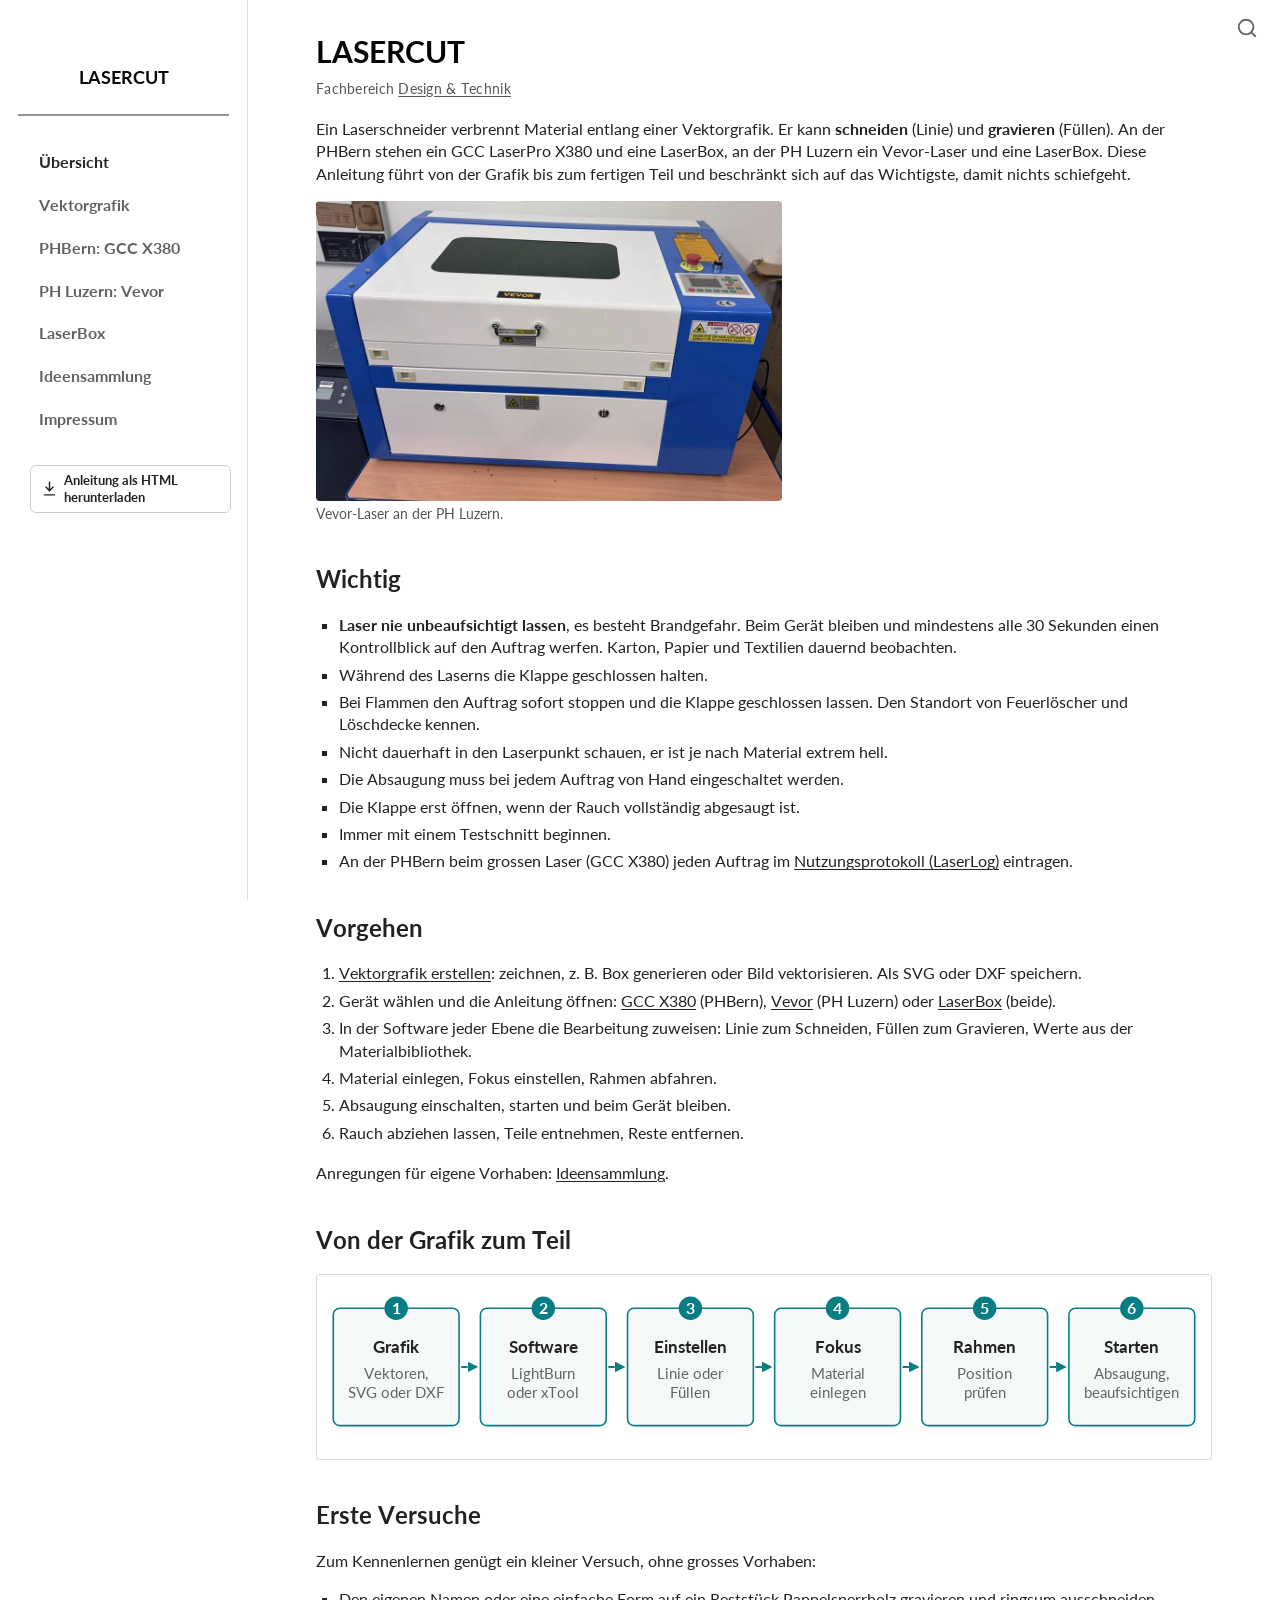
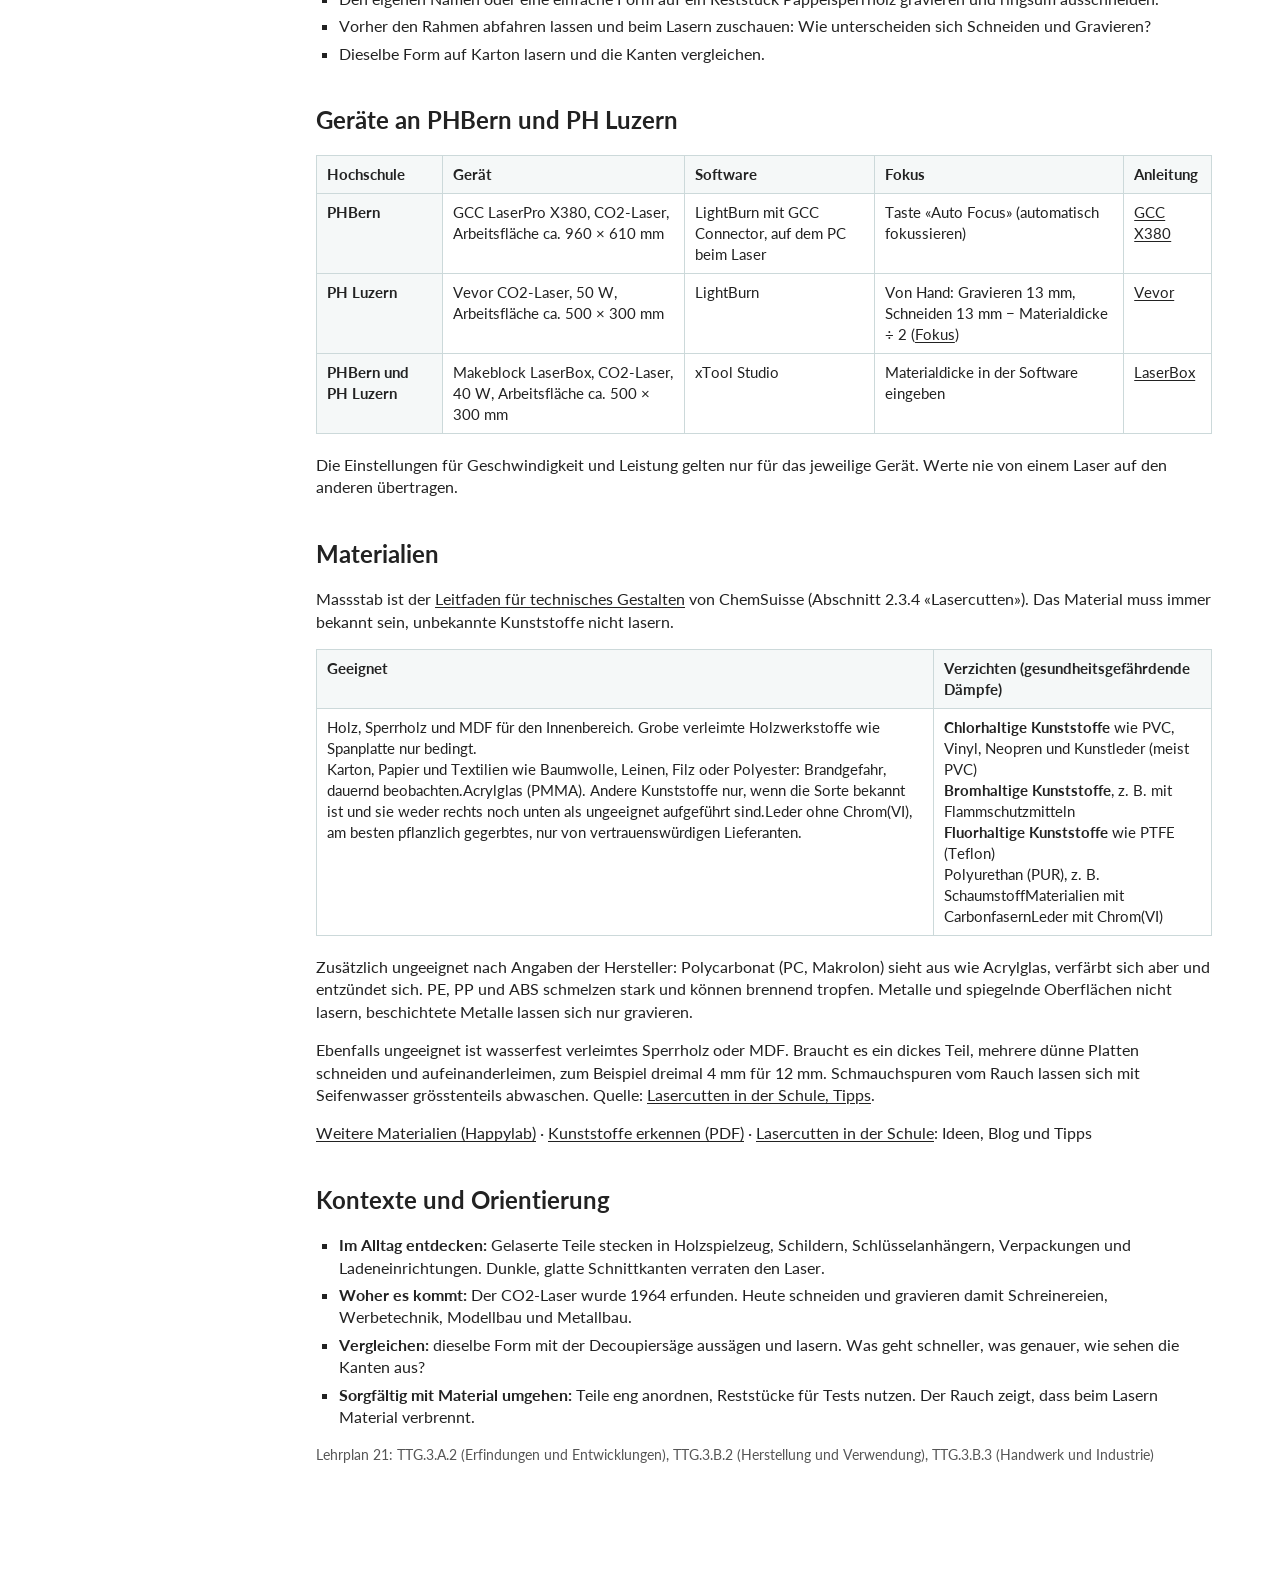
==== commit 5280a96f: "Begriffe nach Lehrplan 21 und Styleguide TTG Modellieren ist im Lehrplan ein Umformverfahren mit Ton" ====
--- a/lasercut.html
+++ b/lasercut.html
@@ -5,8 +5,8 @@
 <meta name="viewport" content="width=device-width, initial-scale=1">
 <title>Lasercut</title>
 <link rel="icon" href="[data-uri]">
-<style>@font-face{font-family:Lato;font-weight:400;font-style:normal;font-display:swap;src:url("[data-uri]") format("woff2")}
-@font-face{font-family:Lato;font-weight:700 900;font-style:normal;font-display:swap;src:url("[data-uri]") format("woff2")}
+<style>@font-face{font-family:Lato;font-weight:400;font-style:normal;font-display:swap;src:url("[data-uri]") format("woff2")}
+@font-face{font-family:Lato;font-weight:700 900;font-style:normal;font-display:swap;src:url("[data-uri]") format("woff2")}
 /* Lasercut - Gestaltung. Wird von build.py in lasercut.html eingebettet. */
 
 /* --- Grundlagen --- */
@@ -537,15 +537,15 @@
 <output class="search-count" hidden></output>
 <ul hidden></ul>
 </section>
-<main id="main"><article class="page article page-lasercut" id="page-lasercut" data-slug="lasercut" data-label="Übersicht" data-page-title="Lasercut"><section class="content-section" id="kopf" data-title="" data-anchor="kopf"><div class="content-cell"><div class="prose-content"><h1>Lasercut</h1><p class="lead">Fachbereich <a href="https://sites.google.com/view/design-und-technik/home" rel="noopener noreferrer" target="_blank">Design &amp; Technik</a></p><p>Ein Laserschneider verbrennt Material entlang einer Vektorgrafik. Er kann <strong>schneiden</strong> (Linie) und <strong>gravieren</strong> (Füllen). An der PHBern stehen ein GCC LaserPro X380 und eine LaserBox, an der PH Luzern ein Vevor-Laser und eine LaserBox. Diese Anleitung führt von der Grafik bis zum fertigen Teil und beschränkt sich auf das Wichtigste, damit nichts schiefgeht.</p><figure class="schritt"><img src="[data-uri]" alt="Weiss-blauer Vevor-Laserschneider auf einem Rollwagen, oben die Klappe mit Sichtfenster, rechts Not-Halt, Schlüsselschalter und Bedienfeld" width="1000" height="644" loading="lazy"><figcaption>Vevor-Laser an der PH Luzern.</figcaption></figure></div></div></section><section class="content-section" id="wichtig" data-title="Wichtig" data-anchor="wichtig"><div class="content-cell"><div class="prose-content"><h2>Wichtig</h2><ul><li><strong>Laser nie unbeaufsichtigt lassen</strong>, es besteht Brandgefahr. Beim Gerät bleiben und mindestens alle 30 Sekunden einen Kontrollblick auf den Auftrag werfen. Karton, Papier und Textilien dauernd beobachten.</li><li>Während des Laserns die Klappe geschlossen halten.</li><li>Bei Flammen den Auftrag sofort stoppen und die Klappe geschlossen lassen. Den Standort von Feuerlöscher und Löschdecke kennen.</li><li>Nicht dauerhaft in den Laserpunkt schauen, er ist je nach Material extrem hell.</li><li>Die Absaugung muss bei jedem Auftrag von Hand eingeschaltet werden.</li><li>Die Klappe erst öffnen, wenn der Rauch vollständig abgesaugt ist.</li><li>Immer mit einem Testschnitt beginnen.</li><li>An der PHBern beim grossen Laser (GCC X380) jeden Auftrag im <a href="https://lukasjordiphbern.github.io/LaserLog/" rel="noopener noreferrer" target="_blank">Nutzungsprotokoll (LaserLog)</a> eintragen.</li></ul></div></div></section><section class="content-section" id="vorgehen" data-title="Vorgehen" data-anchor="vorgehen"><div class="content-cell"><div class="prose-content"><h2>Vorgehen</h2><ol><li><a href="#vektorgrafik">Vektorgrafik erstellen</a>: zeichnen, z. B. Box generieren oder Bild vektorisieren. Als SVG oder DXF speichern.</li><li>Gerät wählen und die Anleitung öffnen: <a href="#phbern-gcc">GCC X380</a> (PHBern), <a href="#phlu-vevor">Vevor</a> (PH Luzern) oder <a href="#laserbox">LaserBox</a> (beide).</li><li>In der Software jeder Ebene die Bearbeitung zuweisen: Linie zum Schneiden, Füllen zum Gravieren, Werte aus der Materialbibliothek.</li><li>Material einlegen, Fokus einstellen, Rahmen abfahren.</li><li>Absaugung einschalten, starten und beim Gerät bleiben.</li><li>Rauch abziehen lassen, Teile entnehmen, Reste entfernen.</li></ol><p>Anregungen für eigene Projekte: <a href="#ideen">Ideensammlung</a>.</p></div></div></section><section class="content-section" id="ablauf" data-title="Von der Grafik zum Teil" data-anchor="ablauf"><div class="content-cell"><div class="prose-content"><h2>Von der Grafik zum Teil</h2><div class="diagram" tabindex="0" role="region" aria-label="Ablaufgrafik, bei Bedarf seitlich verschiebbar"><svg xmlns="http://www.w3.org/2000/svg" viewBox="0 0 816 150" role="img" aria-labelledby="ab-t ab-d" font-family="Lato, Arial, sans-serif" fill="#222"><title id="ab-t">Von der Grafik zum Teil</title><desc id="ab-d">Schritt 1 Vektorgrafik erstellen. Schritt 2 in LightBurn oder xTool importieren. Schritt 3 Einstellungen aus der Materialbibliothek zuweisen, Linie zum Schneiden, Füllen zum Gravieren. Schritt 4 Material einlegen und fokussieren. Schritt 5 Rahmen abfahren. Schritt 6 Absaugung einschalten, starten und beaufsichtigen.</desc><defs><marker id="ab-p" viewBox="0 0 10 10" refX="0" refY="5" markerWidth="10" markerHeight="10" markerUnits="userSpaceOnUse" orient="auto"><path d="M0,0 L10,5 L0,10 z" fill="#087d84"/></marker></defs><rect x="4" y="20" width="118" height="110" rx="6" fill="#f5f8f8" stroke="#087d84" stroke-width="1.5"/><circle cx="63.0" cy="20" r="11" fill="#087d84"/><text x="63.0" y="25" font-size="15" font-weight="bold" fill="#fff" text-anchor="middle">1</text><text x="63.0" y="62" font-size="16" font-weight="bold" text-anchor="middle">Grafik</text><text x="63.0" y="86" font-size="14" fill="#646464" text-anchor="middle">Vektoren,</text><text x="63.0" y="104" font-size="14" fill="#646464" text-anchor="middle">SVG oder DXF</text><path d="M124,75 L130,75" stroke="#087d84" stroke-width="2" marker-end="url(#ab-p)"/><rect x="142" y="20" width="118" height="110" rx="6" fill="#f5f8f8" stroke="#087d84" stroke-width="1.5"/><circle cx="201.0" cy="20" r="11" fill="#087d84"/><text x="201.0" y="25" font-size="15" font-weight="bold" fill="#fff" text-anchor="middle">2</text><text x="201.0" y="62" font-size="16" font-weight="bold" text-anchor="middle">Software</text><text x="201.0" y="86" font-size="14" fill="#646464" text-anchor="middle">LightBurn</text><text x="201.0" y="104" font-size="14" fill="#646464" text-anchor="middle">oder xTool</text><path d="M262,75 L268,75" stroke="#087d84" stroke-width="2" marker-end="url(#ab-p)"/><rect x="280" y="20" width="118" height="110" rx="6" fill="#f5f8f8" stroke="#087d84" stroke-width="1.5"/><circle cx="339.0" cy="20" r="11" fill="#087d84"/><text x="339.0" y="25" font-size="15" font-weight="bold" fill="#fff" text-anchor="middle">3</text><text x="339.0" y="62" font-size="16" font-weight="bold" text-anchor="middle">Einstellen</text><text x="339.0" y="86" font-size="14" fill="#646464" text-anchor="middle">Linie oder</text><text x="339.0" y="104" font-size="14" fill="#646464" text-anchor="middle">Füllen</text><path d="M400,75 L406,75" stroke="#087d84" stroke-width="2" marker-end="url(#ab-p)"/><rect x="418" y="20" width="118" height="110" rx="6" fill="#f5f8f8" stroke="#087d84" stroke-width="1.5"/><circle cx="477.0" cy="20" r="11" fill="#087d84"/><text x="477.0" y="25" font-size="15" font-weight="bold" fill="#fff" text-anchor="middle">4</text><text x="477.0" y="62" font-size="16" font-weight="bold" text-anchor="middle">Fokus</text><text x="477.0" y="86" font-size="14" fill="#646464" text-anchor="middle">Material</text><text x="477.0" y="104" font-size="14" fill="#646464" text-anchor="middle">einlegen</text><path d="M538,75 L544,75" stroke="#087d84" stroke-width="2" marker-end="url(#ab-p)"/><rect x="556" y="20" width="118" height="110" rx="6" fill="#f5f8f8" stroke="#087d84" stroke-width="1.5"/><circle cx="615.0" cy="20" r="11" fill="#087d84"/><text x="615.0" y="25" font-size="15" font-weight="bold" fill="#fff" text-anchor="middle">5</text><text x="615.0" y="62" font-size="16" font-weight="bold" text-anchor="middle">Rahmen</text><text x="615.0" y="86" font-size="14" fill="#646464" text-anchor="middle">Position</text><text x="615.0" y="104" font-size="14" fill="#646464" text-anchor="middle">prüfen</text><path d="M676,75 L682,75" stroke="#087d84" stroke-width="2" marker-end="url(#ab-p)"/><rect x="694" y="20" width="118" height="110" rx="6" fill="#f5f8f8" stroke="#087d84" stroke-width="1.5"/><circle cx="753.0" cy="20" r="11" fill="#087d84"/><text x="753.0" y="25" font-size="15" font-weight="bold" fill="#fff" text-anchor="middle">6</text><text x="753.0" y="62" font-size="16" font-weight="bold" text-anchor="middle">Starten</text><text x="753.0" y="86" font-size="14" fill="#646464" text-anchor="middle">Absaugung,</text><text x="753.0" y="104" font-size="14" fill="#646464" text-anchor="middle">beaufsichtigen</text></svg></div></div></div></section><section class="content-section" id="erste-versuche" data-title="Erste Versuche" data-anchor="erste-versuche"><div class="content-cell"><div class="prose-content"><h2>Erste Versuche</h2><p>Zum Kennenlernen genügt ein kleiner Versuch, ohne grosses Projekt:</p><ul><li>Den eigenen Namen oder eine einfache Form auf ein Reststück Pappelsperrholz gravieren und ringsum ausschneiden.</li><li>Vorher den Rahmen abfahren lassen und beim Lasern zuschauen: Wie unterscheiden sich Schneiden und Gravieren?</li><li>Dieselbe Form auf Karton lasern und die Kanten vergleichen.</li></ul></div></div></section><section class="content-section" id="geraete" data-title="Geräte an PHBern und PH Luzern" data-anchor="geraete"><div class="content-cell"><div class="prose-content"><h2>Geräte an PHBern und PH Luzern</h2><div class="table-scroll" tabindex="0" role="region" aria-label="Tabelle, bei Bedarf seitlich verschiebbar"><table><thead><tr><th scope="col">Hochschule</th><th scope="col">Gerät</th><th scope="col">Software</th><th scope="col">Fokus</th><th scope="col">Anleitung</th></tr></thead><tbody><tr><th scope="row">PHBern</th><td data-label="Gerät">GCC LaserPro X380, CO2-Laser, Arbeitsfläche ca. 960 × 610 mm</td><td data-label="Software">LightBurn mit GCC Connector, auf dem PC beim Laser</td><td data-label="Fokus">Taste «Auto Focus» (automatisch fokussieren)</td><td data-label="Anleitung"><a href="#phbern-gcc">GCC X380</a></td></tr><tr><th scope="row">PH Luzern</th><td data-label="Gerät">Vevor CO2-Laser, 50 W, Arbeitsfläche ca. 500 × 300 mm</td><td data-label="Software">LightBurn</td><td data-label="Fokus">Von Hand: Gravieren 13 mm, Schneiden 13 mm − Materialdicke ÷ 2 (<a href="#phlu-vevor/fokus">Fokus</a>)</td><td data-label="Anleitung"><a href="#phlu-vevor">Vevor</a></td></tr><tr><th scope="row">PHBern und PH Luzern</th><td data-label="Gerät">Makeblock LaserBox, CO2-Laser, 40 W, Arbeitsfläche ca. 500 × 300 mm</td><td data-label="Software">xTool Studio</td><td data-label="Fokus">Materialdicke in der Software eingeben</td><td data-label="Anleitung"><a href="#laserbox">LaserBox</a></td></tr></tbody></table></div><p>Die Einstellungen für Geschwindigkeit und Leistung gelten nur für das jeweilige Gerät. Werte nie von einem Laser auf den anderen übertragen.</p></div></div></section><section class="content-section" id="materialien" data-title="Materialien" data-anchor="materialien"><div class="content-cell"><div class="prose-content"><h2>Materialien</h2><p>Massstab ist der <a href="https://www.chemsuisse.ch/files/280/DE-Leitfaeden-Schulen/1422/Leitfaden-fuer-technisches-Gestalten.pdf" rel="noopener noreferrer" target="_blank">Leitfaden für technisches Gestalten</a> von ChemSuisse (Abschnitt 2.3.4 «Lasercutten»). Das Material muss immer bekannt sein, unbekannte Kunststoffe nicht lasern.</p><div class="table-scroll" tabindex="0" role="region" aria-label="Tabelle, bei Bedarf seitlich verschiebbar"><table><thead><tr><th scope="col">Geeignet</th><th scope="col">Verzichten (gesundheitsgefährdende Dämpfe)</th></tr></thead><tbody><tr><td data-label="Geeignet">Holz, Sperrholz und MDF für den Innenbereich. Grobe verleimte Holzwerkstoffe wie Spanplatte nur bedingt.<br>Karton, Papier und Textilien wie Baumwolle, Leinen, Filz oder Polyester: Brandgefahr, dauernd beobachten.<br>Acrylglas (PMMA). Andere Kunststoffe nur, wenn die Sorte bekannt ist und sie weder rechts noch unten als ungeeignet aufgeführt sind.<br>Leder ohne Chrom(VI), nur von vertrauenswürdigen Lieferanten.</td><td data-label="Verzichten (gesundheitsgefährdende Dämpfe)"><strong>Chlorhaltige Kunststoffe</strong> wie PVC, Vinyl, Neopren und Kunstleder (meist PVC)<br><strong>Bromhaltige Kunststoffe</strong>, z. B. mit Flammschutzmitteln<br><strong>Fluorhaltige Kunststoffe</strong> wie PTFE (Teflon)<br>Polyurethan (PUR), z. B. Schaumstoff<br>Materialien mit Carbonfasern<br>Leder mit Chrom(VI)</td></tr></tbody></table></div><p>Zusätzlich ungeeignet nach Angaben der Hersteller: Polycarbonat (PC, Makrolon) sieht aus wie Acrylglas, verfärbt sich aber und entzündet sich. PE, PP und ABS schmelzen stark und können brennend tropfen. Metalle und spiegelnde Oberflächen nicht lasern, beschichtete Metalle lassen sich nur gravieren.</p><p>Ebenfalls ungeeignet ist wasserfest verleimtes Sperrholz oder MDF. Braucht es ein dickes Teil, mehrere dünne Platten schneiden und aufeinanderleimen, zum Beispiel dreimal 4 mm für 12 mm. Schmauchspuren vom Rauch lassen sich mit Seifenwasser grösstenteils abwaschen. Quelle: <a href="https://www.lasercutteninderschule.ch/tipps.html" rel="noopener noreferrer" target="_blank">Lasercutten in der Schule, Tipps</a>.</p><p><a href="https://wiki.happylab.at/w/Laser_Cutter#Materialien" rel="noopener noreferrer" target="_blank">Weitere Materialien (Happylab)</a> · <a href="http://www.barthmann-recycling.de/files/erkennekunststoffe.pdf" rel="noopener noreferrer" target="_blank">Kunststoffe erkennen (PDF)</a> · <a href="https://www.lasercutteninderschule.ch/" rel="noopener noreferrer" target="_blank">Lasercutten in der Schule</a>: Ideen, Blog und Tipps</p></div></div></section><section class="content-section" id="kontext" data-title="Kontext und Orientierung" data-anchor="kontext"><div class="content-cell"><div class="prose-content"><h2>Kontext und Orientierung</h2><ul><li><strong>Im Alltag entdecken:</strong> Gelaserte Teile stecken in Holzspielzeug, Schildern, Schlüsselanhängern, Verpackungen und Ladeneinrichtungen. Dunkle, glatte Schnittkanten verraten den Laser.</li><li><strong>Woher es kommt:</strong> Der CO2-Laser wurde 1964 erfunden. Heute schneiden und gravieren damit Schreinereien, Werbetechnik, Modellbau und Metallbau.</li><li><strong>Vergleichen:</strong> dieselbe Form mit der Decoupiersäge aussägen und lasern. Was geht schneller, was genauer, wie sehen die Kanten aus?</li><li><strong>Sorgfältig mit Material umgehen:</strong> Teile eng anordnen, Reststücke für Tests nutzen. Der Rauch zeigt, dass beim Lasern Material verbrennt.</li></ul><p class="lp21">Lehrplan 21: TTG.3.A.2 (Erfindungen und Entwicklungen), TTG.3.B.2 (Herstellung und Verwendung), TTG.3.B.3 (Handwerk und Industrie)</p></div></div></section></article><article class="page article page-vektorgrafik" id="page-vektorgrafik" data-slug="vektorgrafik" data-label="Vektorgrafik" data-page-title="Vektorgrafik" hidden><section class="content-section" id="kopf-vektor" data-title="" data-anchor="kopf-vektor"><div class="content-cell"><div class="prose-content"><h1>Vektorgrafik</h1><p>Laserschneider arbeiten mit Vektorgrafiken: Linien und Kurven, die mathematisch beschrieben sind und sich ohne Qualitätsverlust skalieren lassen. Welche Linie geschnitten und welche Fläche graviert wird, bestimmt die Ebene in der Laser-Software: Darum im Zeichenprogramm jeder Bearbeitung eine eigene Farbe geben, zum Beispiel Rot zum Schneiden und Grau zum Gravieren. Gravieren geht auch mit Pixelbildern (Fotos).</p><figure class="schritt"><img src="[data-uri]" alt="Vergleich Vektor und Pixel: ein oranger Kreis bleibt beim Vergrössern glatt, ein pinker Kreis zeigt Treppenstufen. Vektorformate AI, DXF, SVG, Pixelformate BMP, PNG, JPEG" width="1000" height="423" loading="lazy"><figcaption>Vektorgrafiken bleiben beim Vergrössern scharf, Pixelbilder nicht.</figcaption></figure></div></div></section><section class="content-section" id="werkzeuge" data-title="Werkzeuge" data-anchor="werkzeuge"><div class="content-cell"><div class="prose-content"><h2>Werkzeuge</h2><ul><li><strong>Box zeichnen:</strong> <a href="https://vektortool.app/" rel="noopener noreferrer" target="_blank">Vektortool.app</a>, <a href="https://www.makercase.com/" rel="noopener noreferrer" target="_blank">Makercase</a>, <a href="https://boxes.hackerspace-bamberg.de/" rel="noopener noreferrer" target="_blank">Boxes.py</a></li><li><strong>Vektorgrafik zeichnen:</strong> <a href="https://vektortool.app/" rel="noopener noreferrer" target="_blank">Vektortool.app</a>, <a href="https://sketch.io/sketchpad/" rel="noopener noreferrer" target="_blank">sketch.io</a>, <a href="https://inkscape.org/de/" rel="noopener noreferrer" target="_blank">Inkscape</a></li><li><strong>Zahnräder:</strong> <a href="https://evolventdesign.com/pages/spur-gear-generator" rel="noopener noreferrer" target="_blank">Spur Gear Generator</a></li><li><strong>Bild vektorisieren:</strong> <a href="https://vektortool.app/" rel="noopener noreferrer" target="_blank">Vektortool.app</a> oder Inkscape, Menü «Pfad» › «Bitmap nachzeichnen» (<kbd>Shift</kbd>+<kbd>Alt</kbd>+<kbd>B</kbd>)</li></ul><figure class="schritt"><img src="[data-uri]" alt="Vektortool mit geöffnetem Box-Generator: Aussenmasse 120 × 80 × 60 mm, Materialstärke 3 mm, Kerf 0,1 mm, links die sechs Platten mit Fingerzinken" width="800" height="523" loading="lazy"><figcaption>Box-Generator im Vektortool: Masse, Materialstärke und Kerf eingeben. Kerf ist die Breite, die der Laser wegbrennt, meist etwa 0,1 mm.</figcaption></figure></div></div></section><section class="content-section" id="dateiformate" data-title="Dateiformate und Tipps" data-anchor="dateiformate"><div class="content-cell"><div class="prose-content"><h2>Dateiformate und Tipps</h2><ul><li>Zum Schneiden und Gravieren: Vektorgrafiken als <strong>.SVG</strong>, <strong>.DXF</strong> oder <strong>.AI</strong>.</li><li>Nur zum Gravieren: gängige Pixelbilder wie .PNG oder .JPG.</li><li>In Millimetern zeichnen und die Grösse nach dem Import prüfen.</li><li>Keine doppelten Linien übereinander, sonst wird zweimal geschnitten.</li><li>Pro Bearbeitung eine eigene Farbe verwenden, die Software macht daraus eigene Ebenen.</li></ul></div></div></section></article><article class="page article page-phbern-gcc" id="page-phbern-gcc" data-slug="phbern-gcc" data-label="PHBern: GCC X380" data-page-title="PHBern: GCC LaserPro X380" hidden><section class="content-section" id="kopf-gcc" data-title="" data-anchor="kopf-gcc"><div class="content-cell"><div class="prose-content"><h1>PHBern: GCC LaserPro X380</h1><p>Grosser CO2-Laser mit Arbeitsfläche von ca. 960 × 610 mm. Er hängt an einem Windows-PC mit LightBurn. Damit LightBurn mit dem Laser sprechen kann, läuft im Hintergrund der «GCC Connector for LightBurn». Er startet mit dem PC, darin ist nichts einzustellen.</p></div></div></section><section class="content-section" id="vor-dem-lasern" data-title="Vor dem Lasern" data-anchor="vor-dem-lasern"><div class="content-cell"><div class="prose-content"><h2>Vor dem Lasern</h2><ol><li><strong>Nutzungsprotokoll:</strong> im <a href="https://lukasjordiphbern.github.io/LaserLog/" rel="noopener noreferrer" target="_blank">Nutzer:innen-Protokoll</a> eintragen (QR-Code auf dem Poster beim Laser).</li><li><strong>Hauptschalter:</strong> startet den Laser und das Wasser-Kühlgerät.</li><li><strong>Autofokus:</strong> Laserkopf über das Material stellen und «Auto Focus» drücken.</li><li><strong>Absauganlage:</strong> vor jedem Auftrag einschalten.</li></ol></div></div></section><section class="content-section image-gallery" id="gcc-bilder" style="--columns:3" data-title="" data-anchor="gcc-bilder"><div class="content-cell"><div class="prose-content"><figure class="schritt"><img src="[data-uri]" alt="Weisser Hauptschalter mit rot leuchtender Wippe" width="287" height="288" loading="lazy"><figcaption>Hauptschalter.</figcaption></figure></div></div><div class="content-cell"><div class="prose-content"><figure class="schritt"><img src="[data-uri]" alt="Bedienfeld des GCC-Lasers mit Display, Tasten F1 bis F4, Pfeiltasten mit Enter, rechts Auto Focus, unten Start/Stop" width="600" height="846" loading="lazy"><figcaption>Bedienfeld mit «Auto Focus» und «Start/Stop» (Start/Stopp).</figcaption></figure></div></div><div class="content-cell"><div class="prose-content"><figure class="schritt"><img src="[data-uri]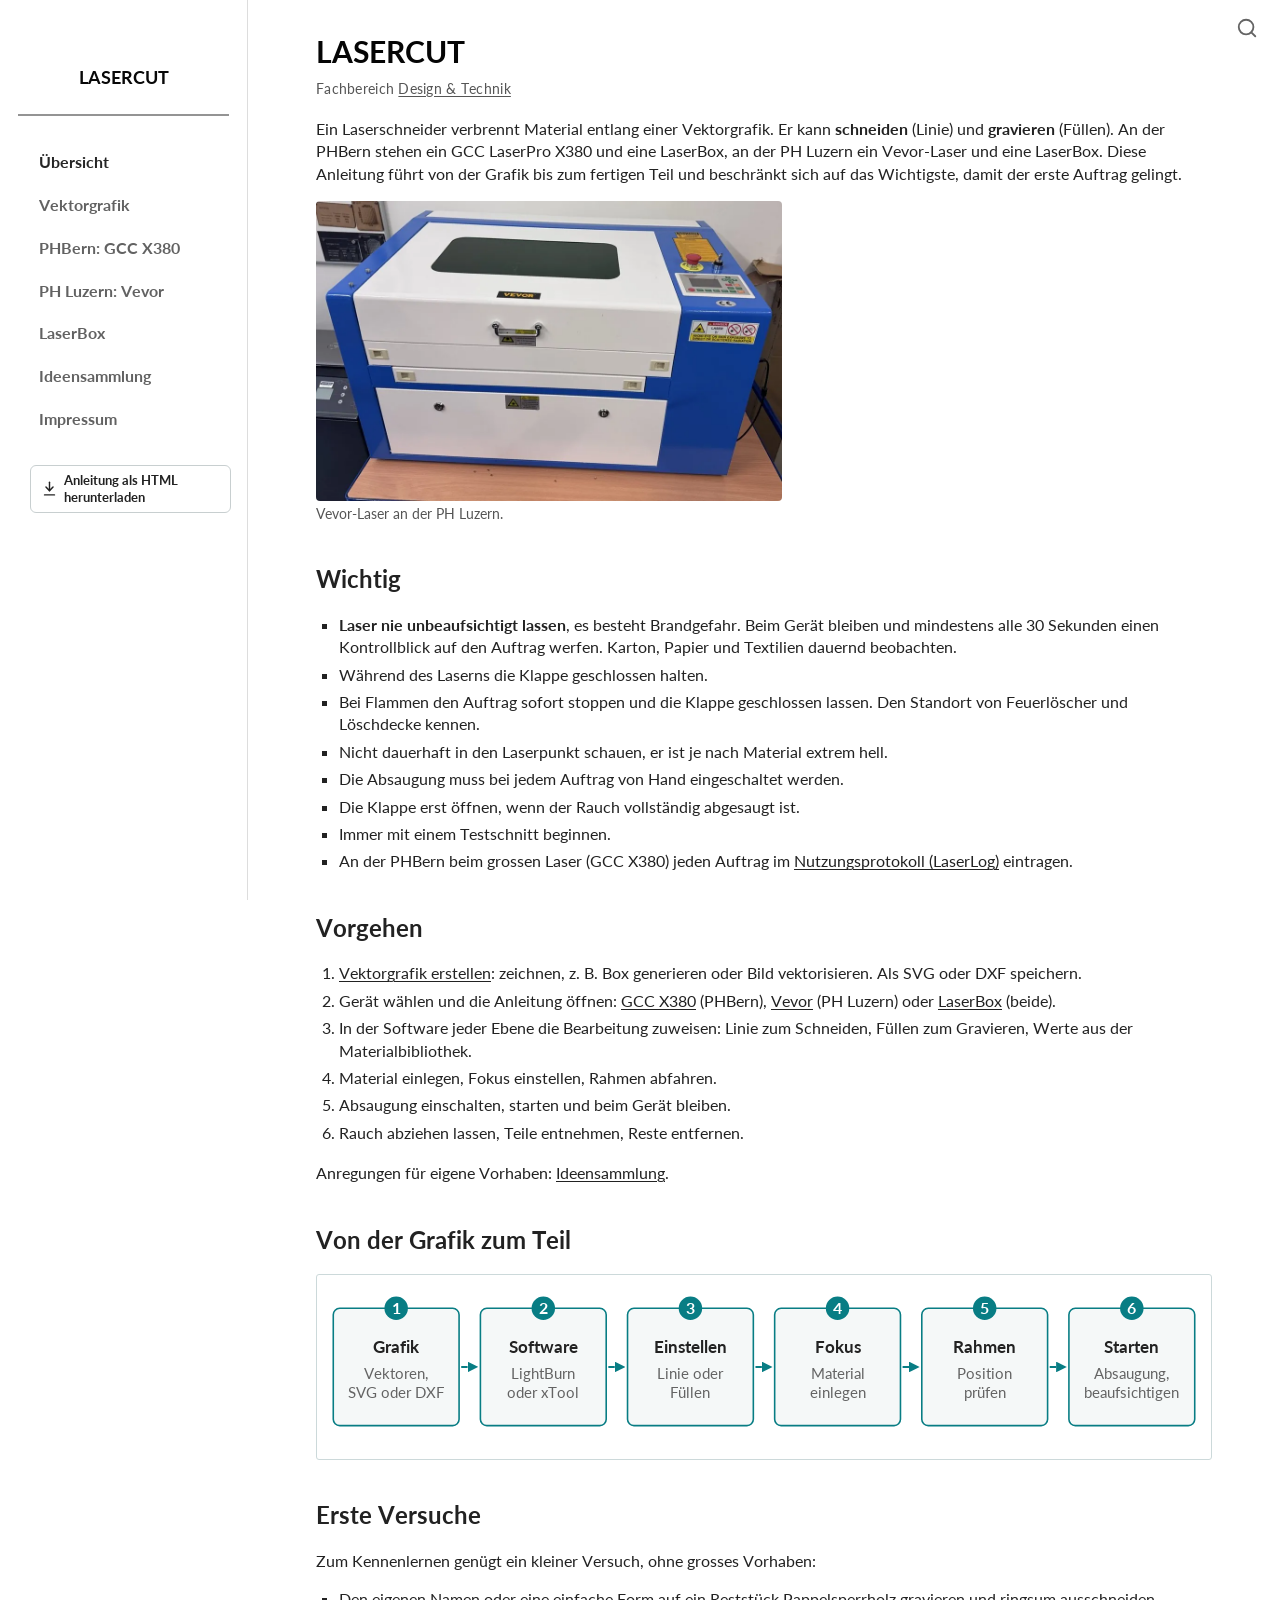
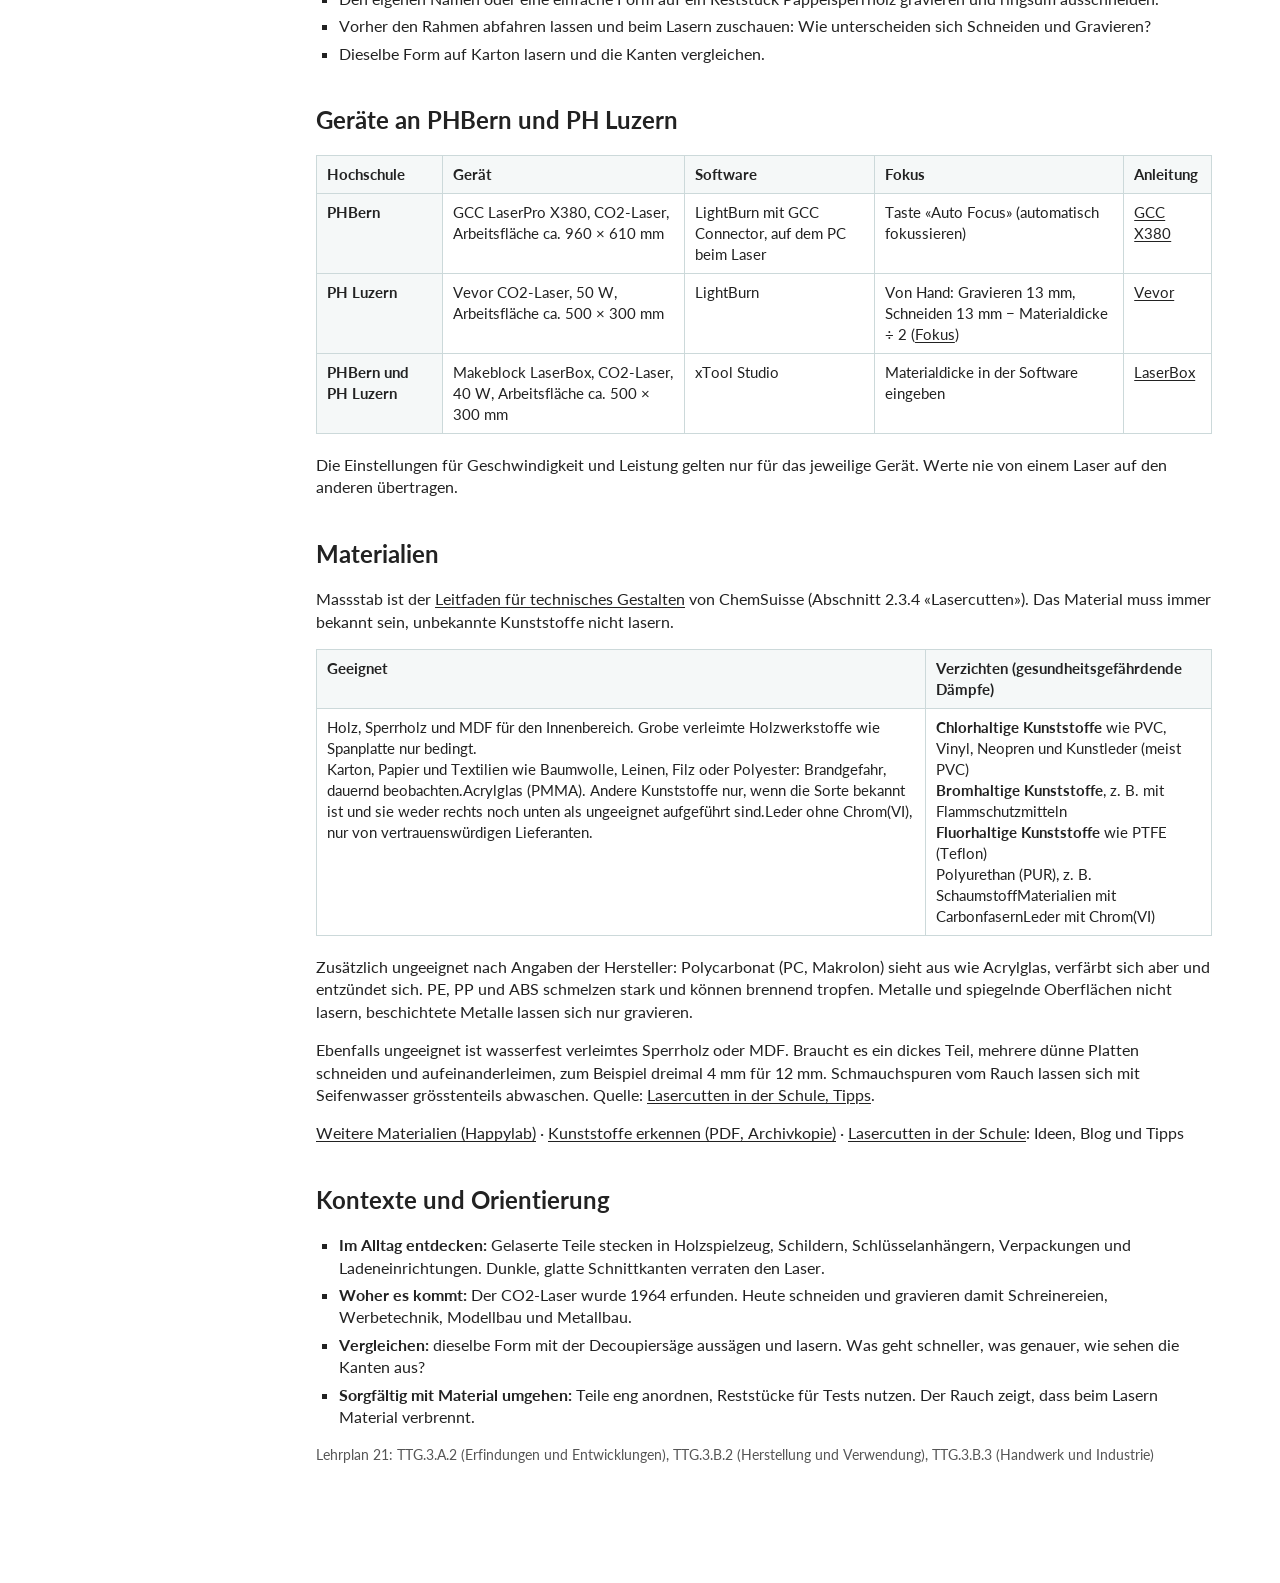
==== commit b4bef390: "Empfehlungen der Stufen A und B des Lukas-Agents umgesetzt Belege ergänzt (PLA über 60 °C, FAT32 lau" ====
--- a/lasercut.html
+++ b/lasercut.html
@@ -5,8 +5,8 @@
 <meta name="viewport" content="width=device-width, initial-scale=1">
 <title>Lasercut</title>
 <link rel="icon" href="[data-uri]">
-<style>@font-face{font-family:Lato;font-weight:400;font-style:normal;font-display:swap;src:url("[data-uri]") format("woff2")}
-@font-face{font-family:Lato;font-weight:700 900;font-style:normal;font-display:swap;src:url("[data-uri]") format("woff2")}
+<style>@font-face{font-family:Lato;font-weight:400;font-style:normal;font-display:swap;src:url("[data-uri]") format("woff2")}
+@font-face{font-family:Lato;font-weight:700 900;font-style:normal;font-display:swap;src:url("[data-uri]") format("woff2")}
 /* Lasercut - Gestaltung. Wird von build.py in lasercut.html eingebettet. */
 
 /* --- Grundlagen --- */
@@ -537,7 +537,7 @@
 <output class="search-count" hidden></output>
 <ul hidden></ul>
 </section>
-<main id="main"><article class="page article page-lasercut" id="page-lasercut" data-slug="lasercut" data-label="Übersicht" data-page-title="Lasercut"><section class="content-section" id="kopf" data-title="" data-anchor="kopf"><div class="content-cell"><div class="prose-content"><h1>Lasercut</h1><p class="lead">Fachbereich <a href="https://sites.google.com/view/design-und-technik/home" rel="noopener noreferrer" target="_blank">Design &amp; Technik</a></p><p>Ein Laserschneider verbrennt Material entlang einer Vektorgrafik. Er kann <strong>schneiden</strong> (Linie) und <strong>gravieren</strong> (Füllen). An der PHBern stehen ein GCC LaserPro X380 und eine LaserBox, an der PH Luzern ein Vevor-Laser und eine LaserBox. Diese Anleitung führt von der Grafik bis zum fertigen Teil und beschränkt sich auf das Wichtigste, damit nichts schiefgeht.</p><figure class="schritt"><img src="[data-uri]" alt="Weiss-blauer Vevor-Laserschneider auf einem Rollwagen, oben die Klappe mit Sichtfenster, rechts Not-Halt, Schlüsselschalter und Bedienfeld" width="1000" height="644" loading="lazy"><figcaption>Vevor-Laser an der PH Luzern.</figcaption></figure></div></div></section><section class="content-section" id="wichtig" data-title="Wichtig" data-anchor="wichtig"><div class="content-cell"><div class="prose-content"><h2>Wichtig</h2><ul><li><strong>Laser nie unbeaufsichtigt lassen</strong>, es besteht Brandgefahr. Beim Gerät bleiben und mindestens alle 30 Sekunden einen Kontrollblick auf den Auftrag werfen. Karton, Papier und Textilien dauernd beobachten.</li><li>Während des Laserns die Klappe geschlossen halten.</li><li>Bei Flammen den Auftrag sofort stoppen und die Klappe geschlossen lassen. Den Standort von Feuerlöscher und Löschdecke kennen.</li><li>Nicht dauerhaft in den Laserpunkt schauen, er ist je nach Material extrem hell.</li><li>Die Absaugung muss bei jedem Auftrag von Hand eingeschaltet werden.</li><li>Die Klappe erst öffnen, wenn der Rauch vollständig abgesaugt ist.</li><li>Immer mit einem Testschnitt beginnen.</li><li>An der PHBern beim grossen Laser (GCC X380) jeden Auftrag im <a href="https://lukasjordiphbern.github.io/LaserLog/" rel="noopener noreferrer" target="_blank">Nutzungsprotokoll (LaserLog)</a> eintragen.</li></ul></div></div></section><section class="content-section" id="vorgehen" data-title="Vorgehen" data-anchor="vorgehen"><div class="content-cell"><div class="prose-content"><h2>Vorgehen</h2><ol><li><a href="#vektorgrafik">Vektorgrafik erstellen</a>: zeichnen, z. B. Box generieren oder Bild vektorisieren. Als SVG oder DXF speichern.</li><li>Gerät wählen und die Anleitung öffnen: <a href="#phbern-gcc">GCC X380</a> (PHBern), <a href="#phlu-vevor">Vevor</a> (PH Luzern) oder <a href="#laserbox">LaserBox</a> (beide).</li><li>In der Software jeder Ebene die Bearbeitung zuweisen: Linie zum Schneiden, Füllen zum Gravieren, Werte aus der Materialbibliothek.</li><li>Material einlegen, Fokus einstellen, Rahmen abfahren.</li><li>Absaugung einschalten, starten und beim Gerät bleiben.</li><li>Rauch abziehen lassen, Teile entnehmen, Reste entfernen.</li></ol><p>Anregungen für eigene Vorhaben: <a href="#ideen">Ideensammlung</a>.</p></div></div></section><section class="content-section" id="ablauf" data-title="Von der Grafik zum Teil" data-anchor="ablauf"><div class="content-cell"><div class="prose-content"><h2>Von der Grafik zum Teil</h2><div class="diagram" tabindex="0" role="region" aria-label="Ablaufgrafik, bei Bedarf seitlich verschiebbar"><svg xmlns="http://www.w3.org/2000/svg" viewBox="0 0 816 150" role="img" aria-labelledby="ab-t ab-d" font-family="Lato, Arial, sans-serif" fill="#222"><title id="ab-t">Von der Grafik zum Teil</title><desc id="ab-d">Schritt 1 Vektorgrafik erstellen. Schritt 2 in LightBurn oder xTool importieren. Schritt 3 Einstellungen aus der Materialbibliothek zuweisen, Linie zum Schneiden, Füllen zum Gravieren. Schritt 4 Material einlegen und fokussieren. Schritt 5 Rahmen abfahren. Schritt 6 Absaugung einschalten, starten und beaufsichtigen.</desc><defs><marker id="ab-p" viewBox="0 0 10 10" refX="0" refY="5" markerWidth="10" markerHeight="10" markerUnits="userSpaceOnUse" orient="auto"><path d="M0,0 L10,5 L0,10 z" fill="#087d84"/></marker></defs><rect x="4" y="20" width="118" height="110" rx="6" fill="#f5f8f8" stroke="#087d84" stroke-width="1.5"/><circle cx="63.0" cy="20" r="11" fill="#087d84"/><text x="63.0" y="25" font-size="15" font-weight="bold" fill="#fff" text-anchor="middle">1</text><text x="63.0" y="62" font-size="16" font-weight="bold" text-anchor="middle">Grafik</text><text x="63.0" y="86" font-size="14" fill="#646464" text-anchor="middle">Vektoren,</text><text x="63.0" y="104" font-size="14" fill="#646464" text-anchor="middle">SVG oder DXF</text><path d="M124,75 L130,75" stroke="#087d84" stroke-width="2" marker-end="url(#ab-p)"/><rect x="142" y="20" width="118" height="110" rx="6" fill="#f5f8f8" stroke="#087d84" stroke-width="1.5"/><circle cx="201.0" cy="20" r="11" fill="#087d84"/><text x="201.0" y="25" font-size="15" font-weight="bold" fill="#fff" text-anchor="middle">2</text><text x="201.0" y="62" font-size="16" font-weight="bold" text-anchor="middle">Software</text><text x="201.0" y="86" font-size="14" fill="#646464" text-anchor="middle">LightBurn</text><text x="201.0" y="104" font-size="14" fill="#646464" text-anchor="middle">oder xTool</text><path d="M262,75 L268,75" stroke="#087d84" stroke-width="2" marker-end="url(#ab-p)"/><rect x="280" y="20" width="118" height="110" rx="6" fill="#f5f8f8" stroke="#087d84" stroke-width="1.5"/><circle cx="339.0" cy="20" r="11" fill="#087d84"/><text x="339.0" y="25" font-size="15" font-weight="bold" fill="#fff" text-anchor="middle">3</text><text x="339.0" y="62" font-size="16" font-weight="bold" text-anchor="middle">Einstellen</text><text x="339.0" y="86" font-size="14" fill="#646464" text-anchor="middle">Linie oder</text><text x="339.0" y="104" font-size="14" fill="#646464" text-anchor="middle">Füllen</text><path d="M400,75 L406,75" stroke="#087d84" stroke-width="2" marker-end="url(#ab-p)"/><rect x="418" y="20" width="118" height="110" rx="6" fill="#f5f8f8" stroke="#087d84" stroke-width="1.5"/><circle cx="477.0" cy="20" r="11" fill="#087d84"/><text x="477.0" y="25" font-size="15" font-weight="bold" fill="#fff" text-anchor="middle">4</text><text x="477.0" y="62" font-size="16" font-weight="bold" text-anchor="middle">Fokus</text><text x="477.0" y="86" font-size="14" fill="#646464" text-anchor="middle">Material</text><text x="477.0" y="104" font-size="14" fill="#646464" text-anchor="middle">einlegen</text><path d="M538,75 L544,75" stroke="#087d84" stroke-width="2" marker-end="url(#ab-p)"/><rect x="556" y="20" width="118" height="110" rx="6" fill="#f5f8f8" stroke="#087d84" stroke-width="1.5"/><circle cx="615.0" cy="20" r="11" fill="#087d84"/><text x="615.0" y="25" font-size="15" font-weight="bold" fill="#fff" text-anchor="middle">5</text><text x="615.0" y="62" font-size="16" font-weight="bold" text-anchor="middle">Rahmen</text><text x="615.0" y="86" font-size="14" fill="#646464" text-anchor="middle">Position</text><text x="615.0" y="104" font-size="14" fill="#646464" text-anchor="middle">prüfen</text><path d="M676,75 L682,75" stroke="#087d84" stroke-width="2" marker-end="url(#ab-p)"/><rect x="694" y="20" width="118" height="110" rx="6" fill="#f5f8f8" stroke="#087d84" stroke-width="1.5"/><circle cx="753.0" cy="20" r="11" fill="#087d84"/><text x="753.0" y="25" font-size="15" font-weight="bold" fill="#fff" text-anchor="middle">6</text><text x="753.0" y="62" font-size="16" font-weight="bold" text-anchor="middle">Starten</text><text x="753.0" y="86" font-size="14" fill="#646464" text-anchor="middle">Absaugung,</text><text x="753.0" y="104" font-size="14" fill="#646464" text-anchor="middle">beaufsichtigen</text></svg></div></div></div></section><section class="content-section" id="erste-versuche" data-title="Erste Versuche" data-anchor="erste-versuche"><div class="content-cell"><div class="prose-content"><h2>Erste Versuche</h2><p>Zum Kennenlernen genügt ein kleiner Versuch, ohne grosses Vorhaben:</p><ul><li>Den eigenen Namen oder eine einfache Form auf ein Reststück Pappelsperrholz gravieren und ringsum ausschneiden.</li><li>Vorher den Rahmen abfahren lassen und beim Lasern zuschauen: Wie unterscheiden sich Schneiden und Gravieren?</li><li>Dieselbe Form auf Karton lasern und die Kanten vergleichen.</li></ul></div></div></section><section class="content-section" id="geraete" data-title="Geräte an PHBern und PH Luzern" data-anchor="geraete"><div class="content-cell"><div class="prose-content"><h2>Geräte an PHBern und PH Luzern</h2><div class="table-scroll" tabindex="0" role="region" aria-label="Tabelle, bei Bedarf seitlich verschiebbar"><table><thead><tr><th scope="col">Hochschule</th><th scope="col">Gerät</th><th scope="col">Software</th><th scope="col">Fokus</th><th scope="col">Anleitung</th></tr></thead><tbody><tr><th scope="row">PHBern</th><td data-label="Gerät">GCC LaserPro X380, CO2-Laser, Arbeitsfläche ca. 960 × 610 mm</td><td data-label="Software">LightBurn mit GCC Connector, auf dem PC beim Laser</td><td data-label="Fokus">Taste «Auto Focus» (automatisch fokussieren)</td><td data-label="Anleitung"><a href="#phbern-gcc">GCC X380</a></td></tr><tr><th scope="row">PH Luzern</th><td data-label="Gerät">Vevor CO2-Laser, 50 W, Arbeitsfläche ca. 500 × 300 mm</td><td data-label="Software">LightBurn</td><td data-label="Fokus">Von Hand: Gravieren 13 mm, Schneiden 13 mm − Materialdicke ÷ 2 (<a href="#phlu-vevor/fokus">Fokus</a>)</td><td data-label="Anleitung"><a href="#phlu-vevor">Vevor</a></td></tr><tr><th scope="row">PHBern und PH Luzern</th><td data-label="Gerät">Makeblock LaserBox, CO2-Laser, 40 W, Arbeitsfläche ca. 500 × 300 mm</td><td data-label="Software">xTool Studio</td><td data-label="Fokus">Materialdicke in der Software eingeben</td><td data-label="Anleitung"><a href="#laserbox">LaserBox</a></td></tr></tbody></table></div><p>Die Einstellungen für Geschwindigkeit und Leistung gelten nur für das jeweilige Gerät. Werte nie von einem Laser auf den anderen übertragen.</p></div></div></section><section class="content-section" id="materialien" data-title="Materialien" data-anchor="materialien"><div class="content-cell"><div class="prose-content"><h2>Materialien</h2><p>Massstab ist der <a href="https://www.chemsuisse.ch/files/280/DE-Leitfaeden-Schulen/1422/Leitfaden-fuer-technisches-Gestalten.pdf" rel="noopener noreferrer" target="_blank">Leitfaden für technisches Gestalten</a> von ChemSuisse (Abschnitt 2.3.4 «Lasercutten»). Das Material muss immer bekannt sein, unbekannte Kunststoffe nicht lasern.</p><div class="table-scroll" tabindex="0" role="region" aria-label="Tabelle, bei Bedarf seitlich verschiebbar"><table><thead><tr><th scope="col">Geeignet</th><th scope="col">Verzichten (gesundheitsgefährdende Dämpfe)</th></tr></thead><tbody><tr><td data-label="Geeignet">Holz, Sperrholz und MDF für den Innenbereich. Grobe verleimte Holzwerkstoffe wie Spanplatte nur bedingt.<br>Karton, Papier und Textilien wie Baumwolle, Leinen, Filz oder Polyester: Brandgefahr, dauernd beobachten.<br>Acrylglas (PMMA). Andere Kunststoffe nur, wenn die Sorte bekannt ist und sie weder rechts noch unten als ungeeignet aufgeführt sind.<br>Leder ohne Chrom(VI), am besten pflanzlich gegerbtes, nur von vertrauenswürdigen Lieferanten.</td><td data-label="Verzichten (gesundheitsgefährdende Dämpfe)"><strong>Chlorhaltige Kunststoffe</strong> wie PVC, Vinyl, Neopren und Kunstleder (meist PVC)<br><strong>Bromhaltige Kunststoffe</strong>, z. B. mit Flammschutzmitteln<br><strong>Fluorhaltige Kunststoffe</strong> wie PTFE (Teflon)<br>Polyurethan (PUR), z. B. Schaumstoff<br>Materialien mit Carbonfasern<br>Leder mit Chrom(VI)</td></tr></tbody></table></div><p>Zusätzlich ungeeignet nach Angaben der Hersteller: Polycarbonat (PC, Makrolon) sieht aus wie Acrylglas, verfärbt sich aber und entzündet sich. PE, PP und ABS schmelzen stark und können brennend tropfen. Metalle und spiegelnde Oberflächen nicht lasern, beschichtete Metalle lassen sich nur gravieren.</p><p>Ebenfalls ungeeignet ist wasserfest verleimtes Sperrholz oder MDF. Braucht es ein dickes Teil, mehrere dünne Platten schneiden und aufeinanderleimen, zum Beispiel dreimal 4 mm für 12 mm. Schmauchspuren vom Rauch lassen sich mit Seifenwasser grösstenteils abwaschen. Quelle: <a href="https://www.lasercutteninderschule.ch/tipps.html" rel="noopener noreferrer" target="_blank">Lasercutten in der Schule, Tipps</a>.</p><p><a href="https://wiki.happylab.at/w/Laser_Cutter#Materialien" rel="noopener noreferrer" target="_blank">Weitere Materialien (Happylab)</a> · <a href="http://www.barthmann-recycling.de/files/erkennekunststoffe.pdf" rel="noopener noreferrer" target="_blank">Kunststoffe erkennen (PDF)</a> · <a href="https://www.lasercutteninderschule.ch/" rel="noopener noreferrer" target="_blank">Lasercutten in der Schule</a>: Ideen, Blog und Tipps</p></div></div></section><section class="content-section" id="kontext" data-title="Kontexte und Orientierung" data-anchor="kontext"><div class="content-cell"><div class="prose-content"><h2>Kontexte und Orientierung</h2><ul><li><strong>Im Alltag entdecken:</strong> Gelaserte Teile stecken in Holzspielzeug, Schildern, Schlüsselanhängern, Verpackungen und Ladeneinrichtungen. Dunkle, glatte Schnittkanten verraten den Laser.</li><li><strong>Woher es kommt:</strong> Der CO2-Laser wurde 1964 erfunden. Heute schneiden und gravieren damit Schreinereien, Werbetechnik, Modellbau und Metallbau.</li><li><strong>Vergleichen:</strong> dieselbe Form mit der Decoupiersäge aussägen und lasern. Was geht schneller, was genauer, wie sehen die Kanten aus?</li><li><strong>Sorgfältig mit Material umgehen:</strong> Teile eng anordnen, Reststücke für Tests nutzen. Der Rauch zeigt, dass beim Lasern Material verbrennt.</li></ul><p class="lp21">Lehrplan 21: TTG.3.A.2 (Erfindungen und Entwicklungen), TTG.3.B.2 (Herstellung und Verwendung), TTG.3.B.3 (Handwerk und Industrie)</p></div></div></section></article><article class="page article page-vektorgrafik" id="page-vektorgrafik" data-slug="vektorgrafik" data-label="Vektorgrafik" data-page-title="Vektorgrafik" hidden><section class="content-section" id="kopf-vektor" data-title="" data-anchor="kopf-vektor"><div class="content-cell"><div class="prose-content"><h1>Vektorgrafik</h1><p>Laserschneider arbeiten mit Vektorgrafiken: Linien und Kurven, die mathematisch beschrieben sind und sich ohne Qualitätsverlust skalieren lassen. Welche Linie geschnitten und welche Fläche graviert wird, bestimmt die Ebene in der Laser-Software: Darum im Zeichenprogramm jeder Bearbeitung eine eigene Farbe geben, zum Beispiel Rot zum Schneiden und Grau zum Gravieren. Gravieren geht auch mit Pixelbildern (Fotos).</p><figure class="schritt"><img src="[data-uri]" alt="Vergleich Vektor und Pixel: ein oranger Kreis bleibt beim Vergrössern glatt, ein pinker Kreis zeigt Treppenstufen. Vektorformate AI, DXF, SVG, Pixelformate BMP, PNG, JPEG" width="1000" height="423" loading="lazy"><figcaption>Vektorgrafiken bleiben beim Vergrössern scharf, Pixelbilder nicht.</figcaption></figure></div></div></section><section class="content-section" id="werkzeuge" data-title="Werkzeuge" data-anchor="werkzeuge"><div class="content-cell"><div class="prose-content"><h2>Programme</h2><ul><li><strong>Box zeichnen:</strong> <a href="https://vektortool.app/" rel="noopener noreferrer" target="_blank">Vektortool.app</a>, <a href="https://www.makercase.com/" rel="noopener noreferrer" target="_blank">Makercase</a>, <a href="https://boxes.hackerspace-bamberg.de/" rel="noopener noreferrer" target="_blank">Boxes.py</a></li><li><strong>Vektorgrafik zeichnen:</strong> <a href="https://vektortool.app/" rel="noopener noreferrer" target="_blank">Vektortool.app</a>, <a href="https://sketch.io/sketchpad/" rel="noopener noreferrer" target="_blank">sketch.io</a>, <a href="https://inkscape.org/de/" rel="noopener noreferrer" target="_blank">Inkscape</a></li><li><strong>Zahnräder:</strong> <a href="https://evolventdesign.com/pages/spur-gear-generator" rel="noopener noreferrer" target="_blank">Spur Gear Generator</a></li><li><strong>Bild vektorisieren:</strong> <a href="https://vektortool.app/" rel="noopener noreferrer" target="_blank">Vektortool.app</a> oder Inkscape, Menü «Pfad» › «Bitmap nachzeichnen» (<kbd>Shift</kbd>+<kbd>Alt</kbd>+<kbd>B</kbd>)</li></ul><figure class="schritt"><img src="[data-uri]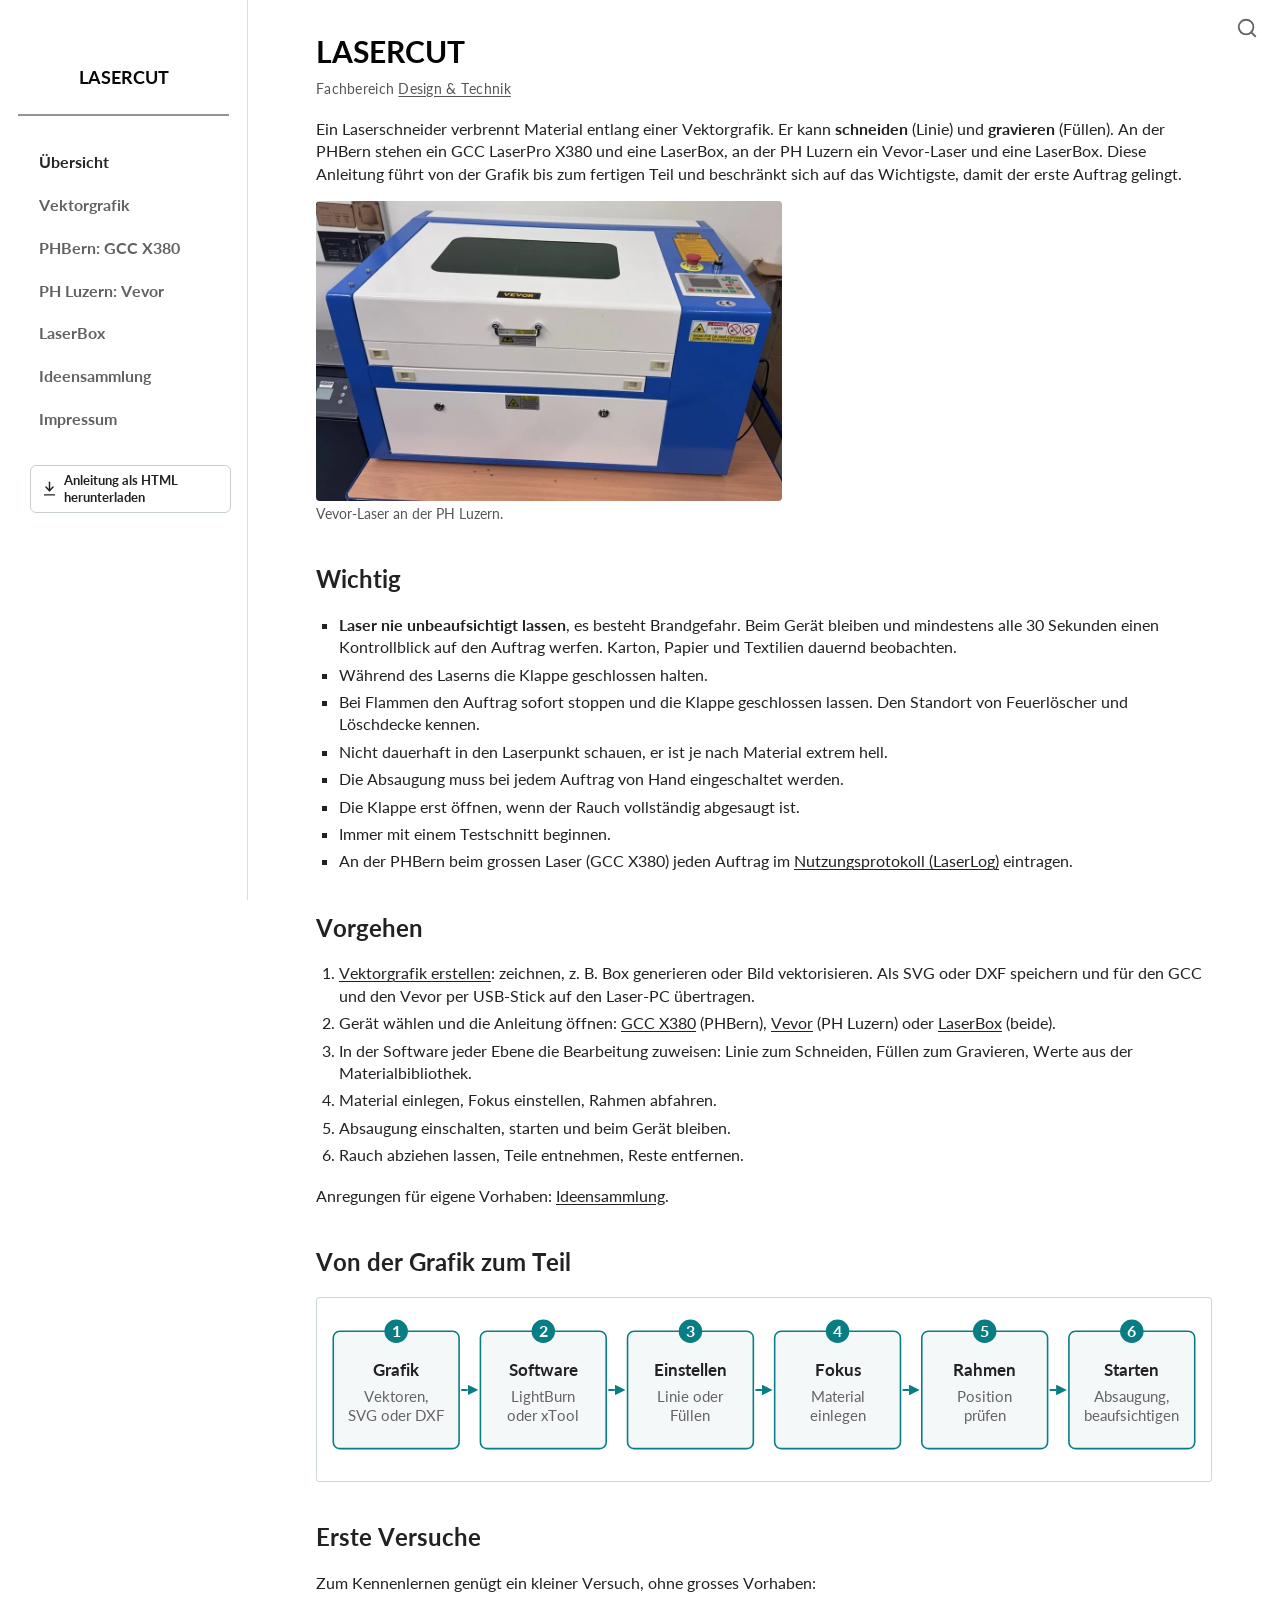
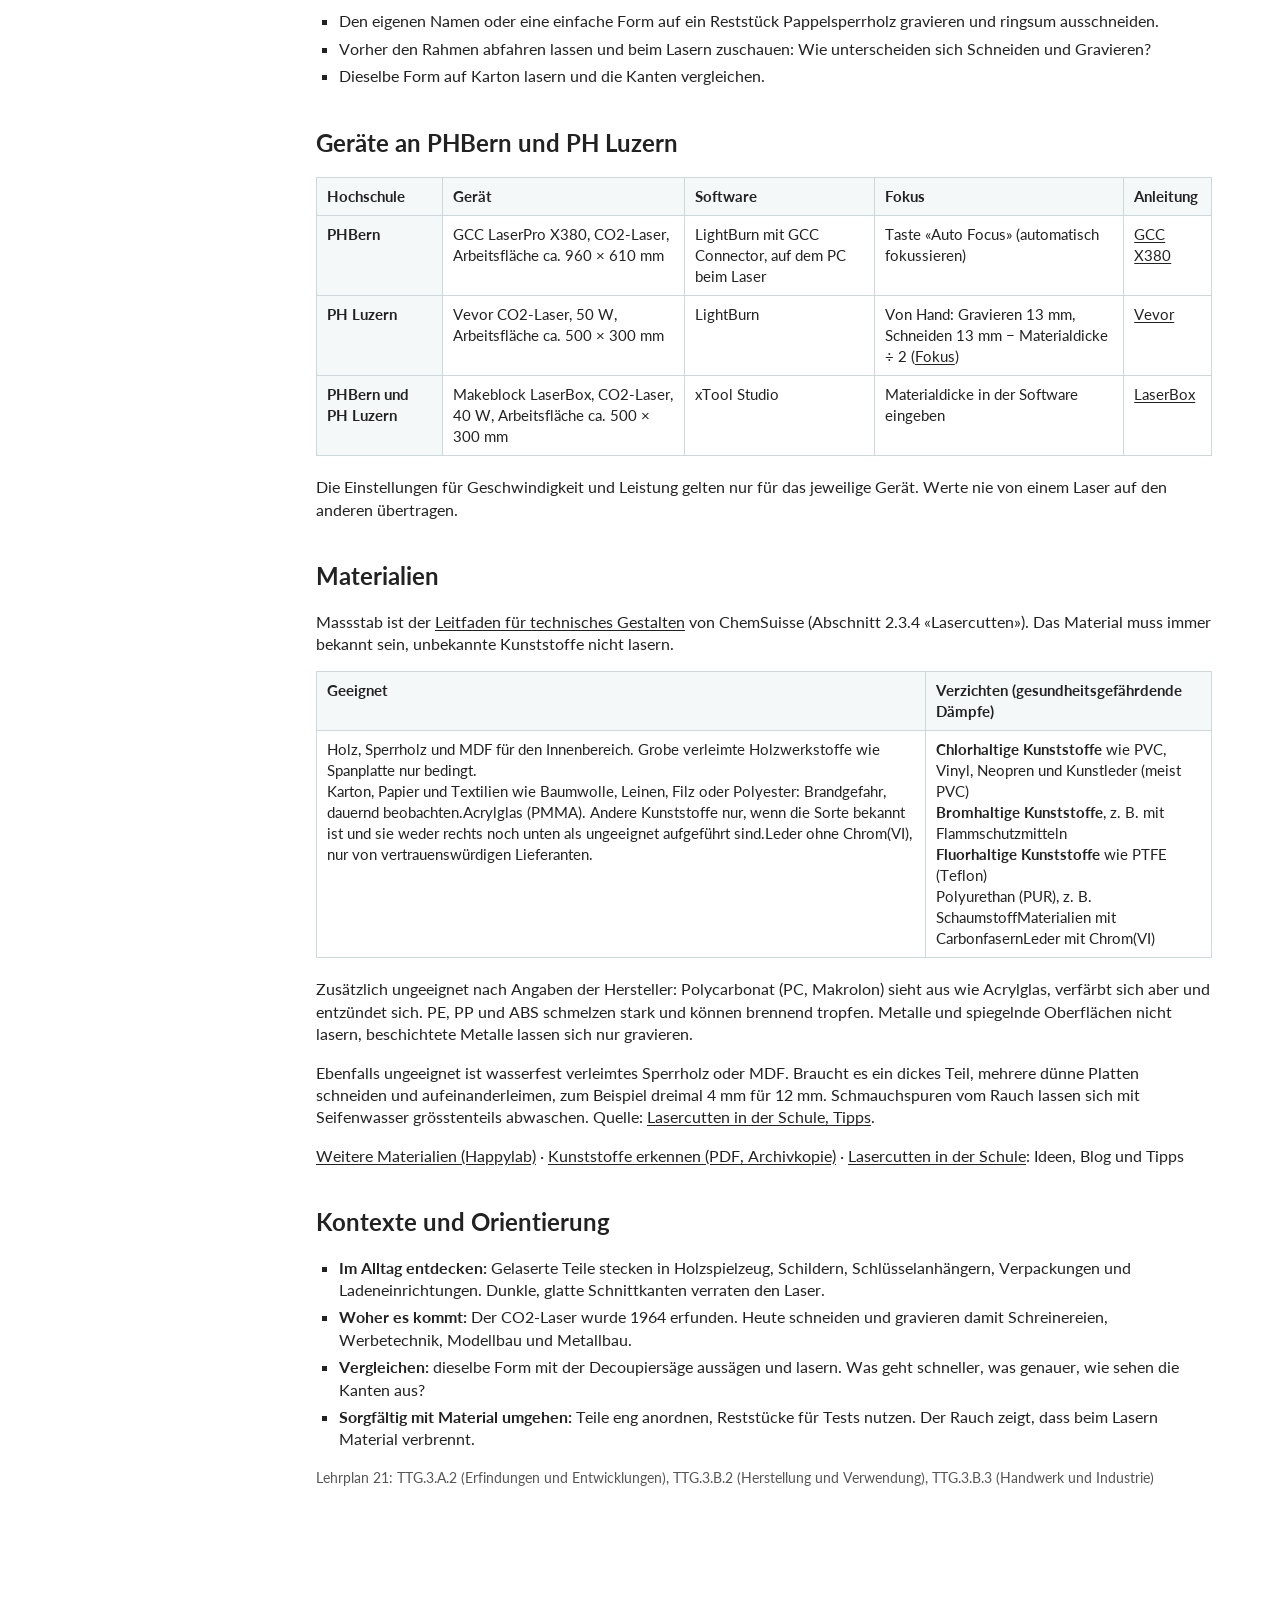
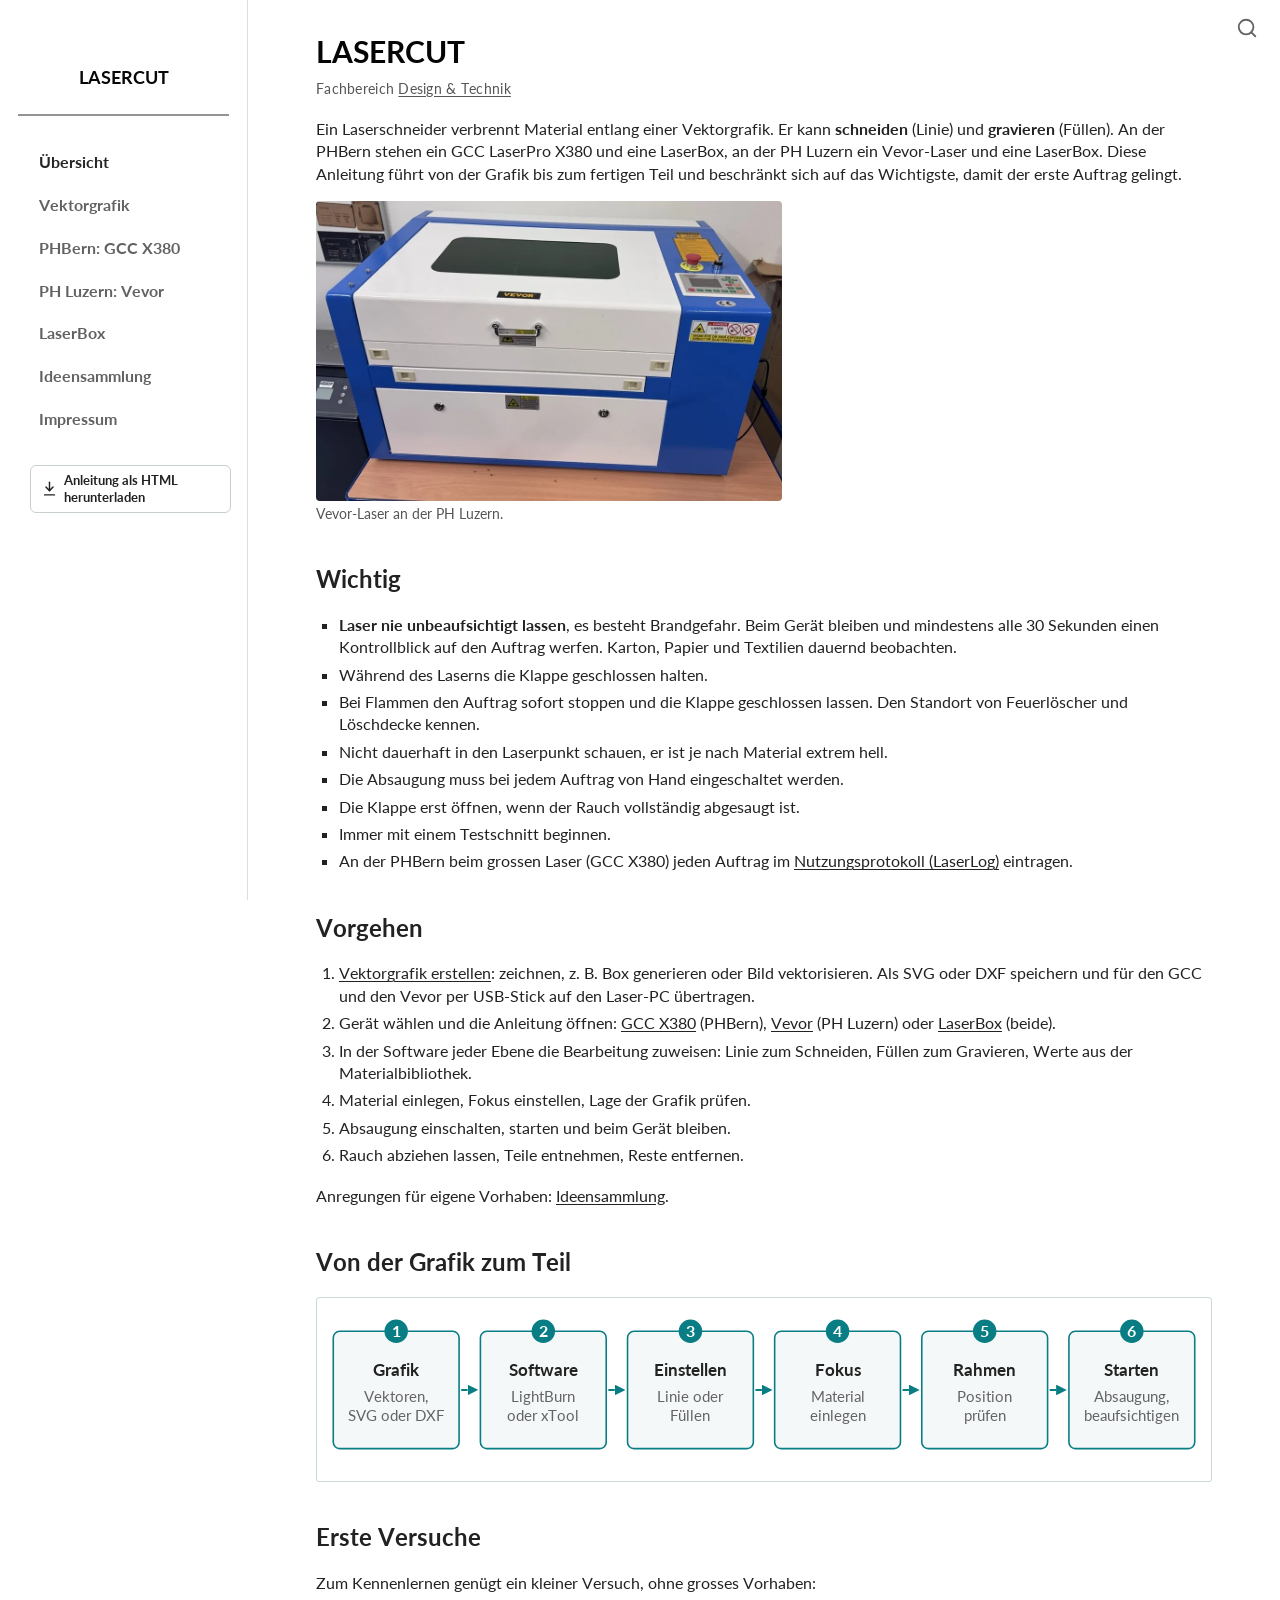
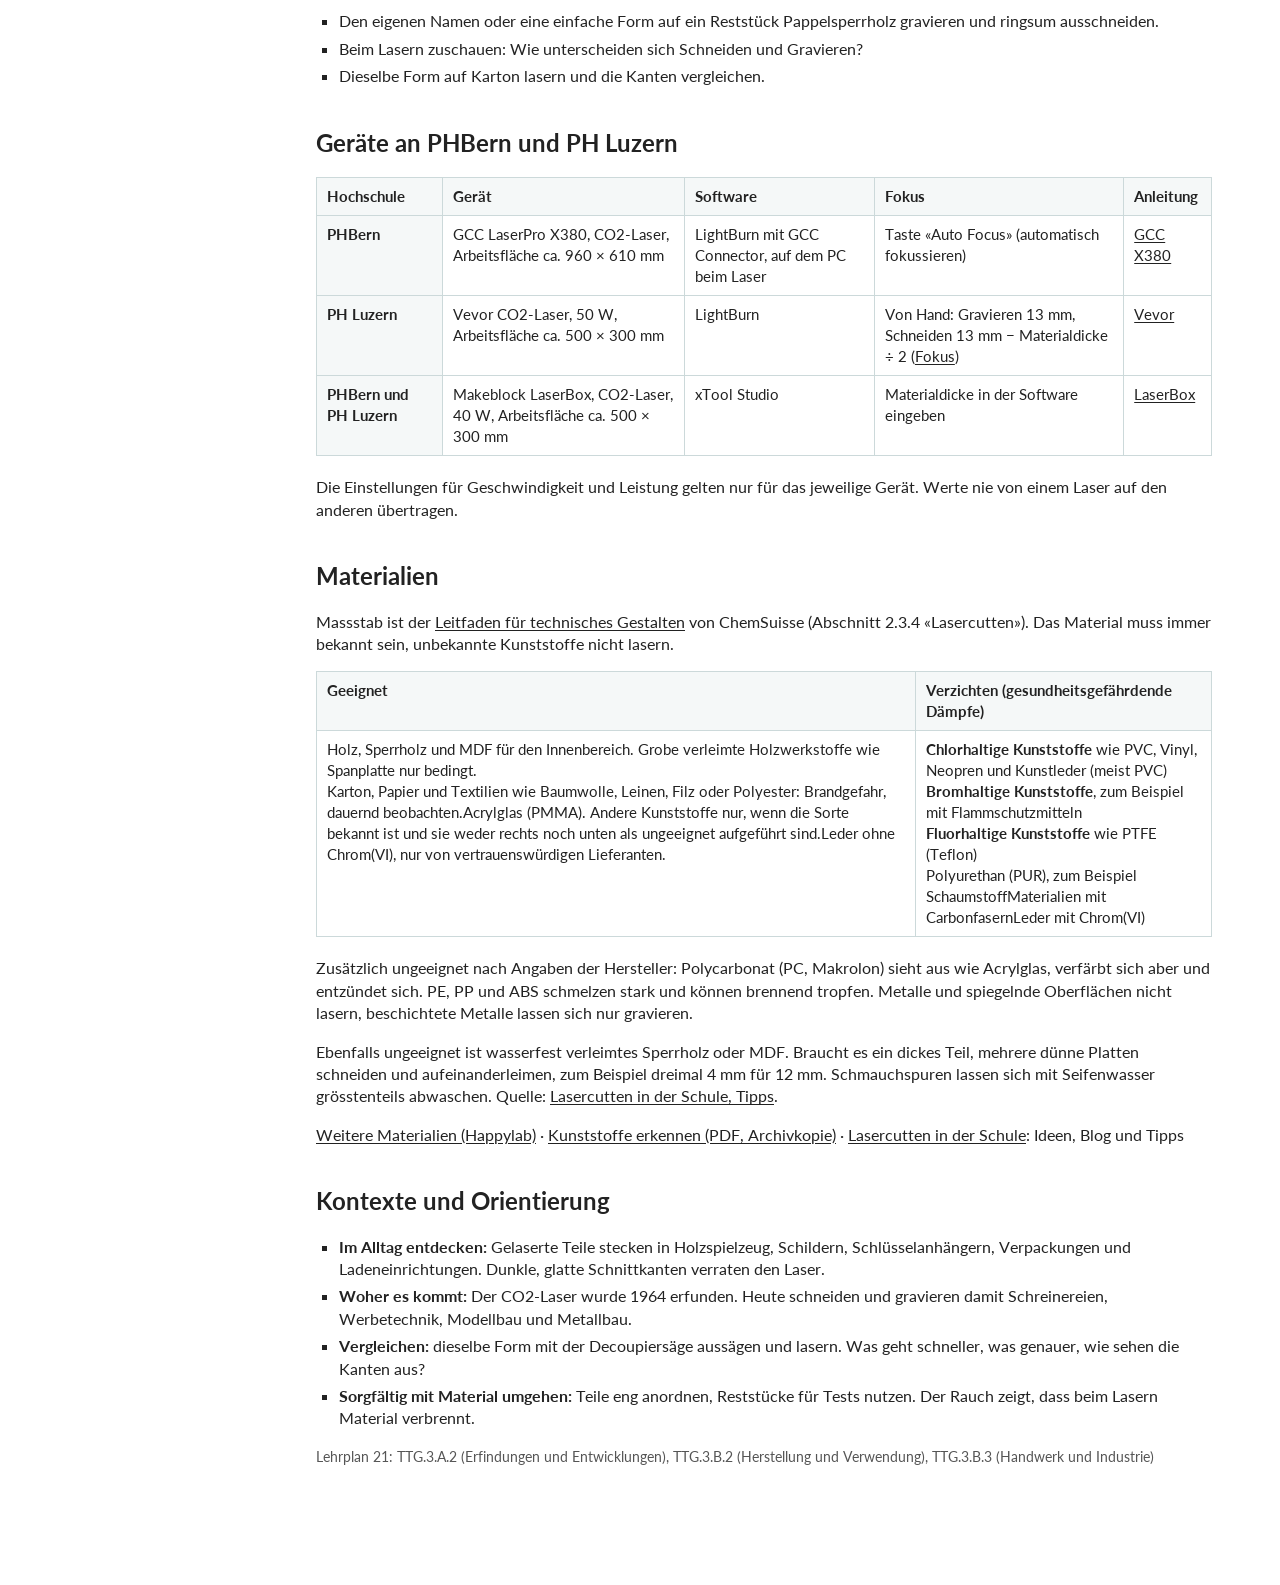
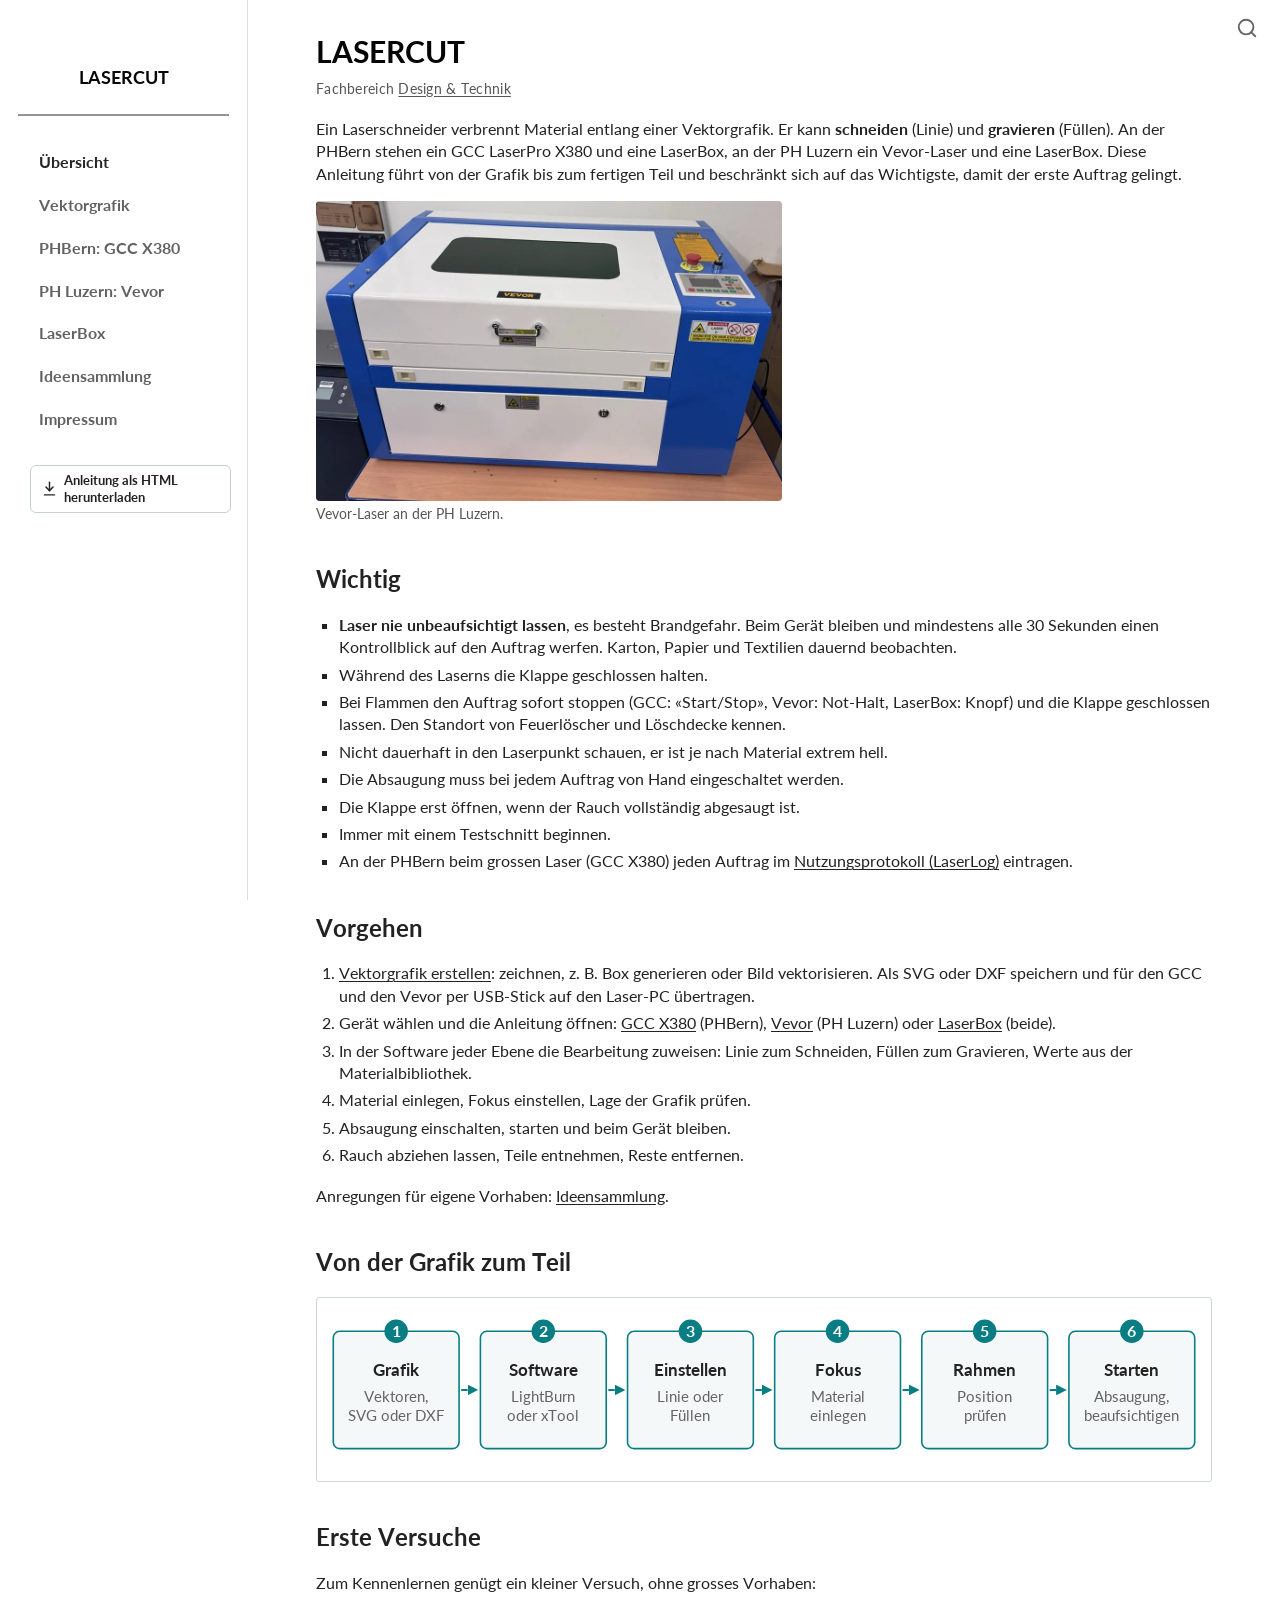
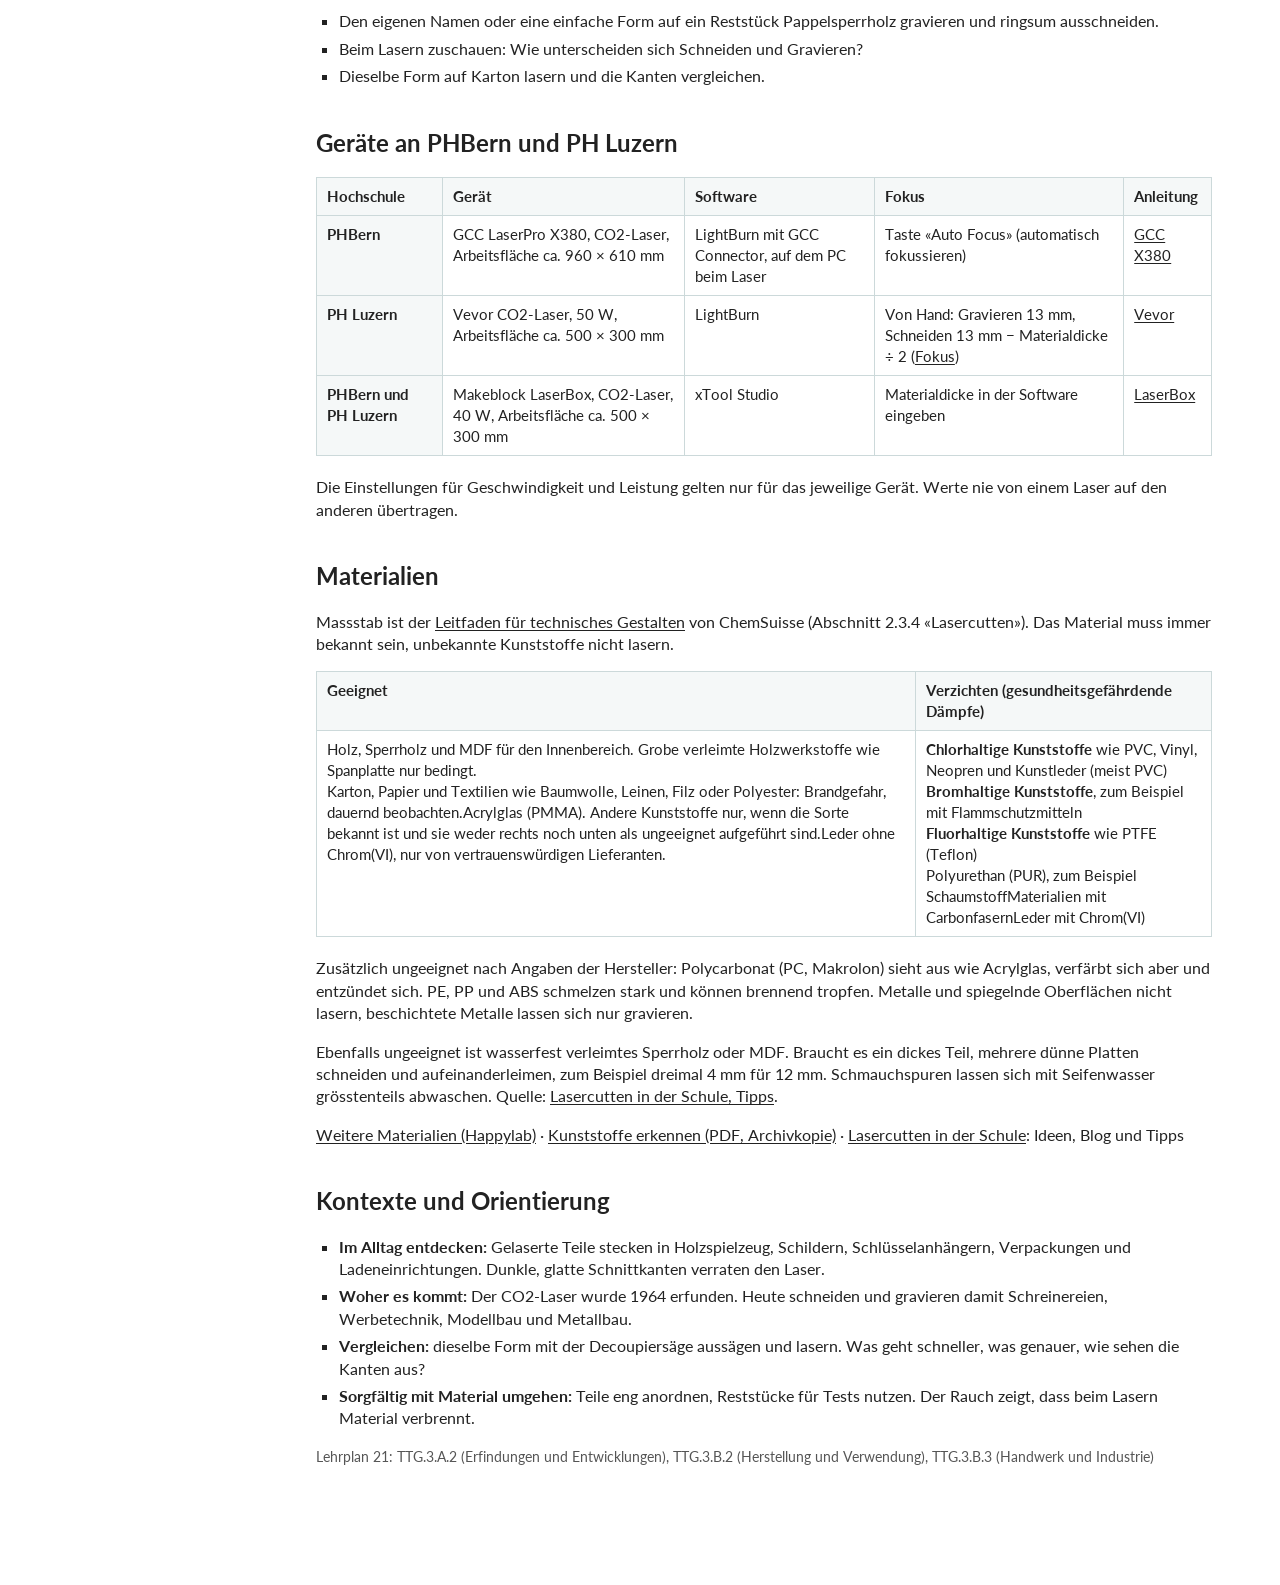
